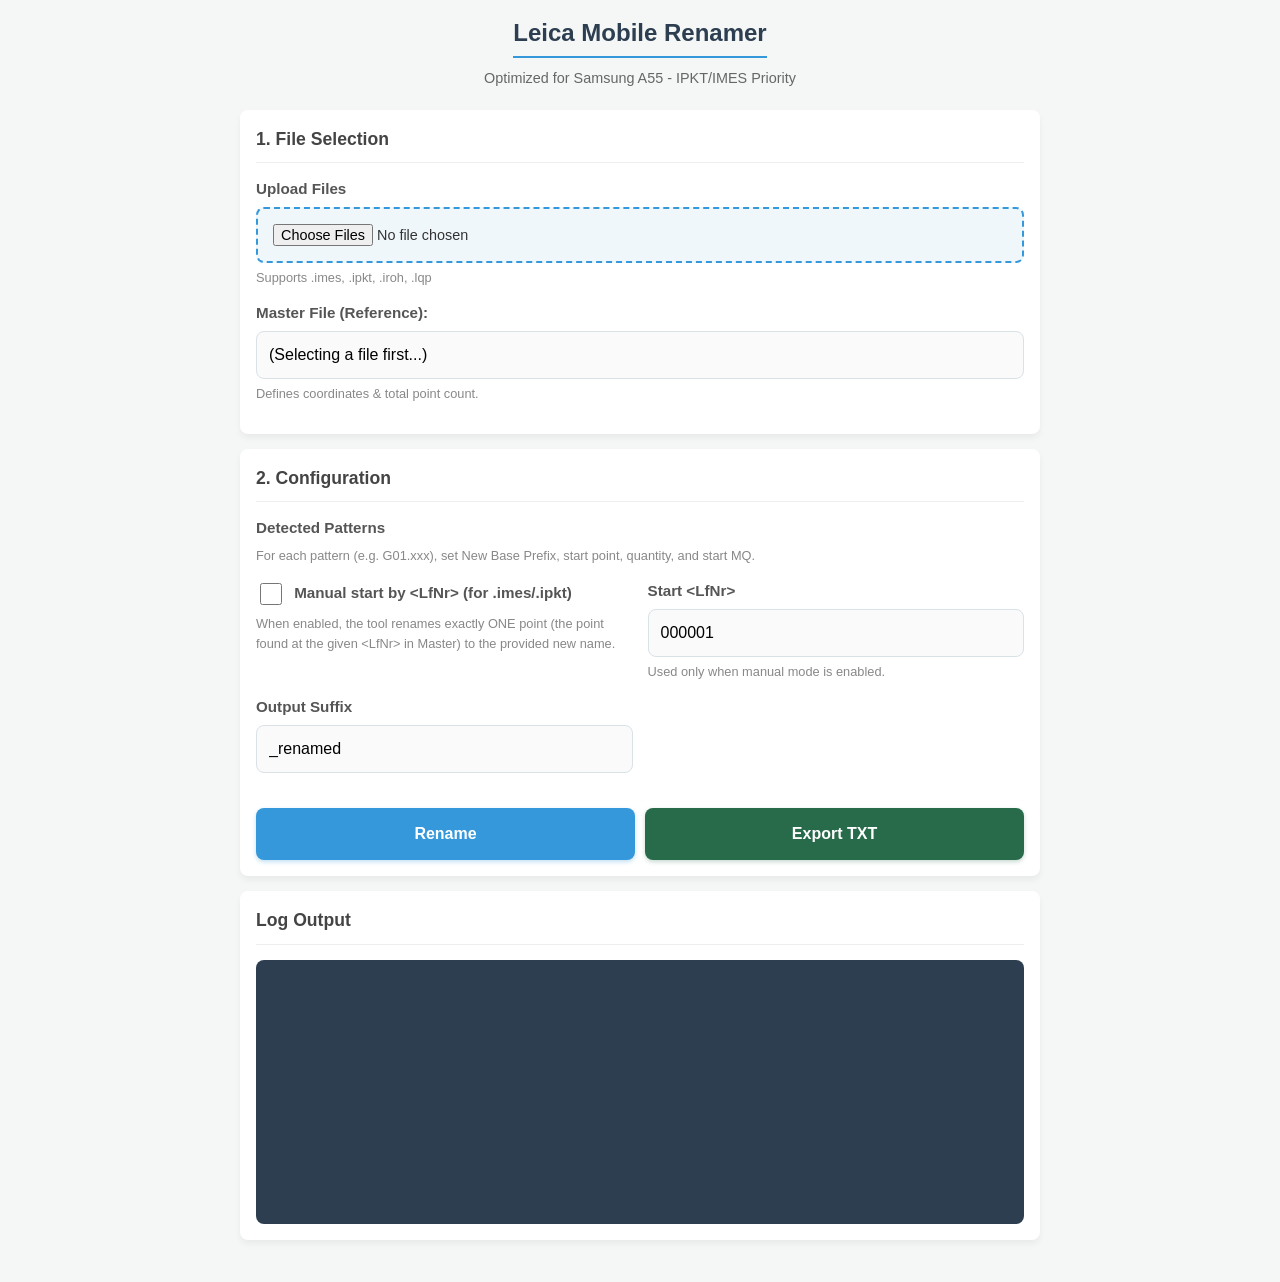
==== index.html @ 0fa3d4f7 "Document security posture and strengthen sync checks" ====
<!DOCTYPE html>
<html lang="en">
<head>
    <meta charset="UTF-8">
    <meta name="viewport" content="width=device-width, initial-scale=1.0, viewport-fit=cover">
    <meta http-equiv="Content-Security-Policy" content="default-src 'self'; script-src 'self'; style-src 'self'; img-src 'self' data: blob:; connect-src 'none'; object-src 'none'; base-uri 'none'; form-action 'none'">
    <title>Leica Mobile Renamer V3</title>
    <link rel="stylesheet" href="css/style.css">
</head>
<body>
    <div class="container">
        <header>
            <h1>Leica Mobile Renamer</h1>
            <p>Optimized for Samsung A55 - IPKT/IMES Priority</p>
        </header>

        <div class="card">
            <h3>1. File Selection</h3>
            <div class="form-group">
                <label for="fileInput">Upload Files</label>
                <input type="file" id="fileInput" multiple accept=".imes,.ipkt,.iroh,.lqp,.txt">
                <small class="hint">Supports .imes, .ipkt, .iroh, .lqp</small>
            </div>
            <div class="form-group">
                <label for="masterFileSelect">Master File (Reference):</label>
                <select id="masterFileSelect">
                    <option value="">(Selecting a file first...)</option>
                </select>
                <small class="hint">Defines coordinates &amp; total point count.</small>
            </div>
        </div>

        <div class="card">
            <h3>2. Configuration</h3>
            <div class="form-group">
                <label>Detected Patterns</label>
                <div id="patternsContainer"></div>
                <small class="hint">For each pattern (e.g. G01.xxx), set New Base Prefix, start point, quantity, and start MQ.</small>
            </div>

            <div class="grid-2">
                <div class="form-group">
                    <label>
                        <input type="checkbox" id="useLfNrStart">
                        Manual start by &lt;LfNr&gt; (for .imes/.ipkt)
                    </label>
                    <small class="hint">When enabled, the tool renames exactly ONE point (the point found at the given &lt;LfNr&gt; in Master) to the provided new name.</small>
                </div>
                <div class="form-group">
                    <label for="startLfNr">Start &lt;LfNr&gt;</label>
                    <input type="text" id="startLfNr" value="000001" placeholder="e.g. 22 or 000022" inputmode="numeric" autocomplete="off">
                    <small class="hint">Used only when manual mode is enabled.</small>
                </div>
            </div>

            <div id="manualOverrideFields" style="display:none;">
                <div class="grid-2">
                    <div class="form-group">
                        <label for="manualNewPointName">Manual: New Point Name</label>
                        <input type="text" id="manualNewPointName" value="" placeholder="e.g. 3560.MQ01.03" autocomplete="off" autocapitalize="characters" spellcheck="false">
                        <small class="hint">No spaces. The tool applies this rename across the current session files.</small>
                    </div>
                </div>
            </div>

            <div class="grid-2">
                <div class="form-group">
                    <label for="suffix">Output Suffix</label>
                    <input type="text" id="suffix" value="_renamed" placeholder="_renamed" autocomplete="off" spellcheck="false">
                </div>
            </div>

            <div class="action-row">
                <button id="processBtn">Rename</button>
                <button id="exportTxtBtn" type="button">Export TXT</button>
            </div>
        </div>

        <div class="card">
            <h3>Log Output</h3>
            <div id="log"></div>
        </div>
    </div>

    <!-- Scripts: Order is important -->
    <script src="js/utils.js"></script>
    <script src="js/parsers.js"></script>
    <script src="js/renamer.js"></script>
    <script src="js/main.js"></script>
</body>
</html>
---- css/style.css ----
:root {
    --primary-color: #3498db;
    --primary-dark: #2980b9;
    --background: #f4f7f6;
    --card-bg: #fff;
    --text-color: #333;
    --spacing-unit: 15px;
    --border-color: #d9e2e7;
    --focus-color: #145f93;
}

body {
    font-family: 'Segoe UI', -apple-system, BlinkMacSystemFont, Roboto, sans-serif;
    margin: 0;
    padding: max(var(--spacing-unit), env(safe-area-inset-top)) max(var(--spacing-unit), env(safe-area-inset-right)) max(var(--spacing-unit), env(safe-area-inset-bottom)) max(var(--spacing-unit), env(safe-area-inset-left));
    background-color: var(--background);
    color: var(--text-color);
    line-height: 1.5;
    min-height: 100dvh;
    -webkit-text-size-adjust: 100%;
    touch-action: manipulation;
}

.container {
    max-width: 800px;
    margin: 0 auto;
    padding-bottom: calc(12px + env(safe-area-inset-bottom));
}

/* Mobile Header */
header {
    text-align: center;
    margin-bottom: 20px;
}

h1 {
    font-size: 1.5rem;
    margin: 0 0 10px 0;
    color: #2c3e50;
    border-bottom: 2px solid var(--primary-color);
    display: inline-block;
    padding-bottom: 5px;
}

p {
    font-size: 0.9rem;
    color: #666;
    margin: 0;
}

/* Cards */
.card {
    background: var(--card-bg);
    padding: 16px;
    border-radius: 8px;
    box-shadow: 0 4px 6px rgba(0,0,0,0.05);
    margin-bottom: 15px;
}

h3 {
    margin-top: 0;
    margin-bottom: 15px;
    font-size: 1.1rem;
    color: #444;
    border-bottom: 1px solid #eee;
    padding-bottom: 10px;
}

/* Form Elements - Touch Friendly */
.form-group {
    margin-bottom: 15px;
}

label {
    display: block;
    margin-bottom: 6px;
    font-weight: 600;
    font-size: 0.95rem;
    color: #555;
    /* Prevent text selection when tapping quickly */
    user-select: none;
}

input[type="text"],
input[type="number"],
select {
    width: 100%;
    min-height: 48px;
    padding: 12px; /* Bigger touch target */
    font-size: 16px; /* Prevent automatic zoom on mobile browsers */
    border: 1px solid var(--border-color);
    border-radius: 8px;
    box-sizing: border-box;
    background-color: #fafafa;
    appearance: none;
    -webkit-appearance: none; /* Normalize iOS appearance */
}

input[type="text"]:focus,
input[type="number"]:focus,
select:focus {
    border-color: var(--focus-color);
    box-shadow: 0 0 0 3px rgba(20, 95, 147, 0.16);
    outline: none;
}

input[type="checkbox"] {
    width: 22px;
    height: 22px;
    margin-right: 8px;
    vertical-align: middle;
    accent-color: var(--primary-color);
}

input[type="file"] {
    padding: 15px;
    border: 2px dashed #3498db;
    border-radius: 8px;
    width: 100%;
    box-sizing: border-box;
    background: #f0f7fb;
    text-align: center;
    font-size: 0.9rem;
}

.hint {
    display: block;
    margin-top: 5px;
    font-size: 0.8rem;
    color: #888;
}

/* Grid Layout */
.grid-2 {
    display: grid;
    grid-template-columns: 1fr;
    gap: 15px;
}

/* Tablet/Desktop Override */
@media (min-width: 600px) {
    .grid-2 {
        grid-template-columns: 1fr 1fr;
    }
}

/* Buttons */
button {
    background-color: var(--primary-color);
    color: white;
    border: none;
    min-height: 52px;
    padding: 14px 16px; /* Fat finger friendly */
    border-radius: 8px;
    font-size: 1rem;
    font-weight: 600;
    width: 100%;
    cursor: pointer;
    box-shadow: 0 2px 4px rgba(52, 152, 219, 0.3);
    transition: transform 0.1s, background-color 0.2s;
    touch-action: manipulation;
}

.action-row {
    display: grid;
    grid-template-columns: 1fr 1fr;
    gap: 10px;
    position: sticky;
    bottom: calc(8px + env(safe-area-inset-bottom));
    z-index: 2;
    margin-top: 10px;
    padding: 10px 0 0;
    background: linear-gradient(to bottom, rgba(255,255,255,0.88), var(--card-bg) 35%);
}

.action-row button {
    margin-top: 0;
}

button:active {
    transform: scale(0.98);
    background-color: var(--primary-dark);
}

button:focus-visible {
    outline: 3px solid rgba(20, 95, 147, 0.35);
    outline-offset: 2px;
}

button:disabled {
    cursor: not-allowed;
    opacity: 0.6;
    transform: none;
}

#exportTxtBtn {
    background-color: #276b4b;
    box-shadow: 0 2px 4px rgba(39, 107, 75, 0.25);
}

#exportTxtBtn:active {
    background-color: #1e563c;
}

/* Log Console */
#log {
    background: #2c3e50;
    color: #ecf0f1;
    padding: 12px;
    border-radius: 8px;
    font-family: 'Consolas', monospace;
    font-size: 0.82rem;
    height: clamp(170px, 28dvh, 240px);
    overflow-y: auto;
    white-space: pre-wrap;
    overflow-wrap: anywhere;
    -webkit-overflow-scrolling: touch;
    /* Custom scrollbar for webkit */
    scrollbar-width: thin;
    scrollbar-color: #555 #2c3e50;
}

.success { color: #2ecc71; font-weight: bold; }
.warning { color: #f1c40f; }
.error { color: #e74c3c; font-weight: bold; }

@media (max-width: 420px) {
    body {
        padding: 10px;
    }

    header {
        margin-bottom: 12px;
    }

    h1 {
        font-size: 1.35rem;
    }

    .card {
        padding: 14px;
    }

    .hint {
        font-size: 0.78rem;
    }
}
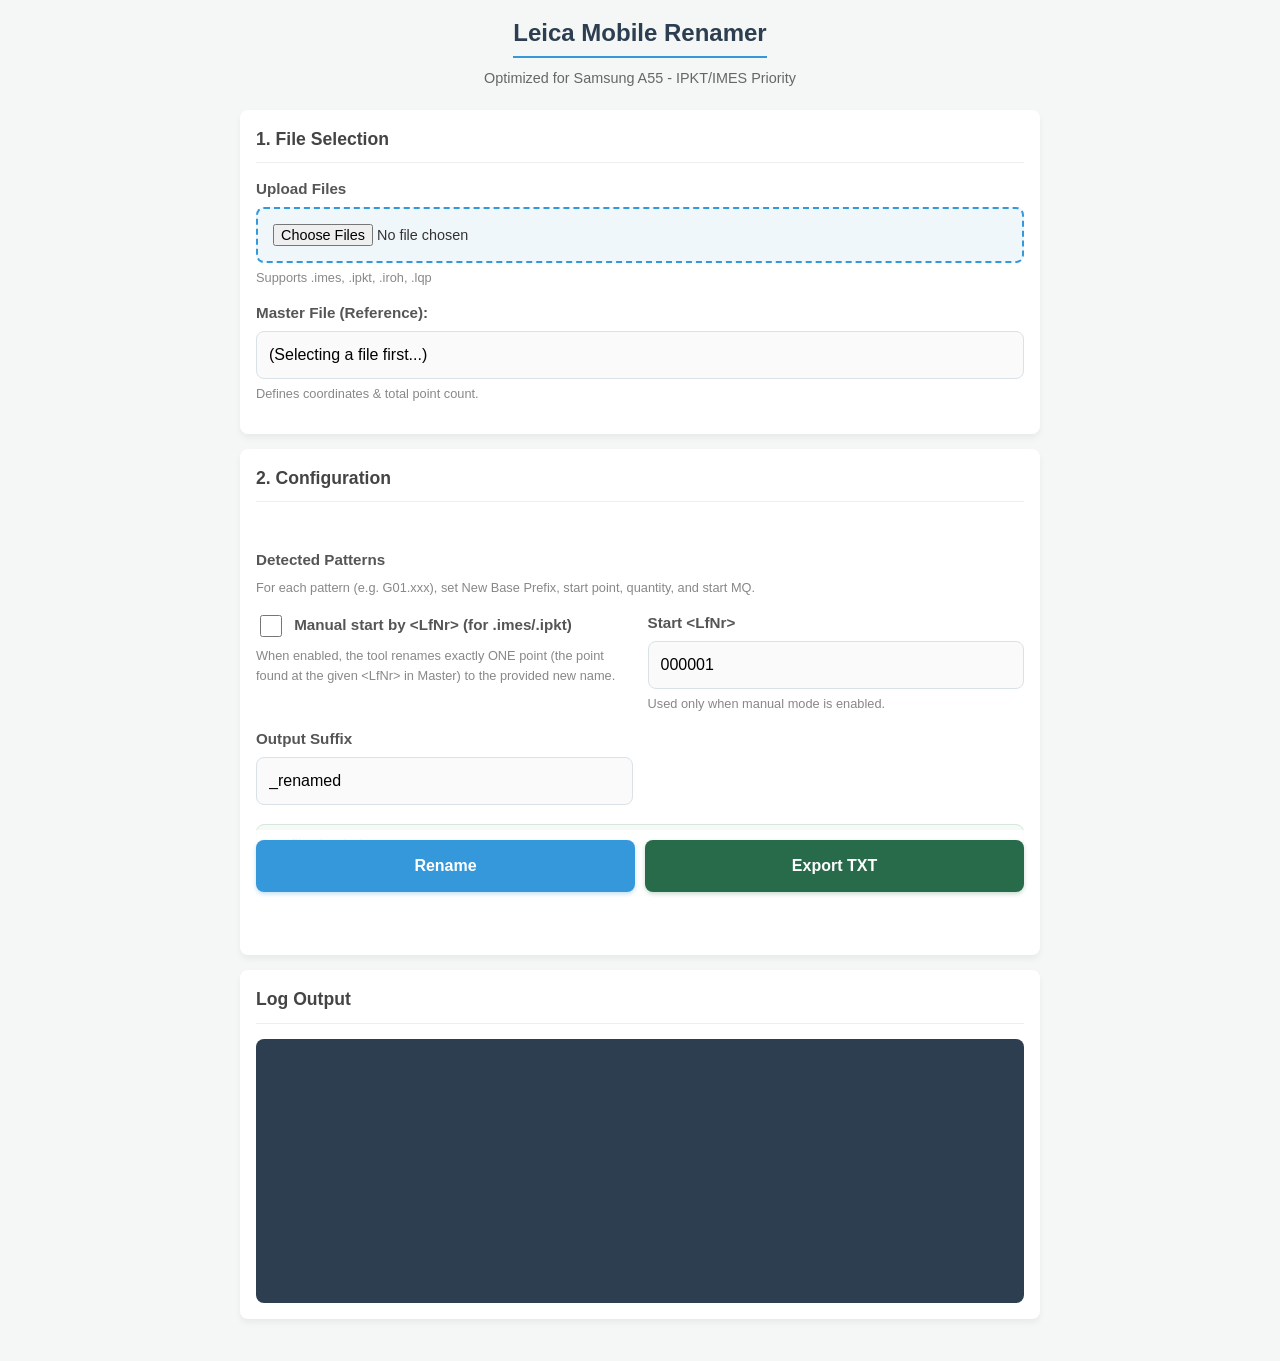
==== commit 0422847d: "Close remaining audit hardening tasks" ====
--- a/index.html
+++ b/index.html
@@ -32,6 +32,7 @@
 
         <div class="card">
             <h3>2. Configuration</h3>
+            <div id="busyStatus" class="status-line" aria-live="polite"></div>
             <div class="form-group">
                 <label>Detected Patterns</label>
                 <div id="patternsContainer"></div>
@@ -70,6 +71,8 @@
                 </div>
             </div>
 
+            <div id="exportSummary" class="summary-box" aria-live="polite">No files loaded yet.</div>
+
             <div class="action-row">
                 <button id="processBtn">Rename</button>
                 <button id="exportTxtBtn" type="button">Export TXT</button>
--- a/css/style.css
+++ b/css/style.css
@@ -130,6 +130,24 @@
     color: #888;
 }
 
+.status-line {
+    min-height: 20px;
+    margin-bottom: 12px;
+    font-size: 0.86rem;
+    font-weight: 600;
+    color: #276b4b;
+}
+
+.summary-box {
+    margin-top: 4px;
+    padding: 10px 12px;
+    border: 1px solid #d8e6dc;
+    border-radius: 8px;
+    background: #f4faf6;
+    color: #2f5d46;
+    font-size: 0.88rem;
+}
+
 /* Grid Layout */
 .grid-2 {
     display: grid;
@@ -244,4 +262,8 @@
     .hint {
         font-size: 0.78rem;
     }
-}
+
+    .summary-box {
+        font-size: 0.82rem;
+    }
+}
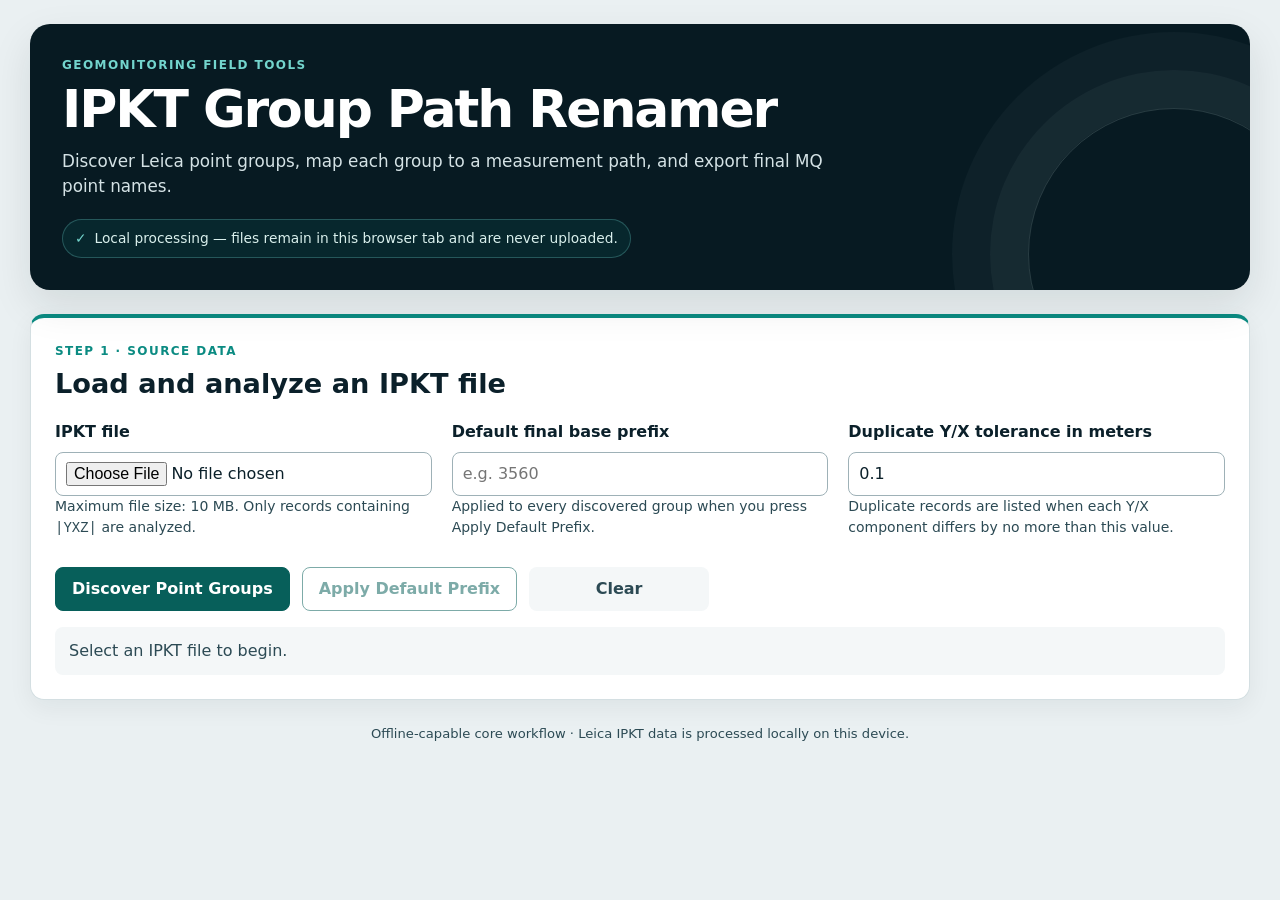
==== commit a151be58: "Remove obsolete renamer files and flatten active app" ====
--- a/index.html
+++ b/index.html
@@ -4,91 +4,142 @@
     <meta charset="UTF-8">
     <meta name="viewport" content="width=device-width, initial-scale=1.0, viewport-fit=cover">
     <meta http-equiv="Content-Security-Policy" content="default-src 'self'; script-src 'self'; style-src 'self'; img-src 'self' data: blob:; connect-src 'none'; object-src 'none'; base-uri 'none'; form-action 'none'">
-    <title>Leica Mobile Renamer V3</title>
-    <link rel="stylesheet" href="css/style.css">
+    <title>IPKT Group Path Renamer</title>
+    <link rel="stylesheet" href="style.css">
+
 </head>
 <body>
-    <div class="container">
-        <header>
-            <h1>Leica Mobile Renamer</h1>
-            <p>Optimized for Samsung A55 - IPKT/IMES Priority</p>
-        </header>
+<main>
+    <header class="product-header">
+        <p class="eyebrow">GeoMonitoring field tools</p>
+        <h1>IPKT Group Path Renamer</h1>
+        <p class="lead">
+            Discover Leica point groups, map each group to a measurement path, and export final MQ point names.
+        </p>
+        <p class="trust-indicator"><span aria-hidden="true">✓</span> Local processing — files remain in this browser tab and are never uploaded.</p>
+    </header>
 
-        <div class="card">
-            <h3>1. File Selection</h3>
-            <div class="form-group">
-                <label for="fileInput">Upload Files</label>
-                <input type="file" id="fileInput" multiple accept=".imes,.ipkt,.iroh,.lqp,.txt">
-                <small class="hint">Supports .imes, .ipkt, .iroh, .lqp</small>
+    <section class="card source-card">
+        <div class="section-heading">
+            <p class="step-label">Step 1 · Source data</p>
+            <h2>Load and analyze an IPKT file</h2>
+        </div>
+        <div class="grid">
+            <div>
+                <label for="ipktFile">IPKT file</label>
+                <input id="ipktFile" type="file" accept=".ipkt">
+                <p class="help">Maximum file size: 10 MB. Only records containing <code>|YXZ|</code> are analyzed.</p>
             </div>
-            <div class="form-group">
-                <label for="masterFileSelect">Master File (Reference):</label>
-                <select id="masterFileSelect">
-                    <option value="">(Selecting a file first...)</option>
-                </select>
-                <small class="hint">Defines coordinates &amp; total point count.</small>
+            <div>
+                <label for="defaultBasePrefix">Default final base prefix</label>
+                <input id="defaultBasePrefix" type="text" placeholder="e.g. 3560" autocomplete="off" spellcheck="false">
+                <p class="help">Applied to every discovered group when you press Apply Default Prefix.</p>
+            </div>
+            <div>
+                <label for="coordinateTolerance">Duplicate Y/X tolerance in meters</label>
+                <input id="coordinateTolerance" type="number" min="0" max="1" step="0.001" value="0.1">
+                <p class="help">Duplicate records are listed when each Y/X component differs by no more than this value.</p>
             </div>
         </div>
+        <div class="actions">
+            <button id="analyzeButton" type="button">Discover Point Groups</button>
+            <button id="applyPrefixButton" class="secondary" type="button" disabled>Apply Default Prefix</button>
+            <button id="clearButton" class="quiet" type="button">Clear</button>
+        </div>
+        <p id="status" class="status" role="status" aria-live="polite">Select an IPKT file to begin.</p>
+    </section>
 
-        <div class="card">
-            <h3>2. Configuration</h3>
-            <div id="busyStatus" class="status-line" aria-live="polite"></div>
-            <div class="form-group">
-                <label>Detected Patterns</label>
-                <div id="patternsContainer"></div>
-                <small class="hint">For each pattern (e.g. G01.xxx), set New Base Prefix, start point, quantity, and start MQ.</small>
+    <section id="summaryCard" class="card result-card hidden">
+        <div class="section-heading">
+            <p class="step-label">Step 2 · Processing</p>
+            <h2>Configure discovered groups</h2>
+        </div>
+        <div class="summary">
+            <div><strong id="summaryFile">-</strong><span>File</span></div>
+            <div><strong id="summaryRecords">0</strong><span>Numeric point records</span></div>
+            <div><strong id="summaryGroups">0</strong><span>Discovered groups</span></div>
+            <div><strong id="summarySkipped">0</strong><span>Skipped YXZ records</span></div>
+        </div>
+        <p class="help">
+            MQ numbering preserves original source-index gaps and can also detect missing sections from Y/X distance.
+            With the default 3.0 m step, a distance near 6.0 m advances two MQ positions.
+            Optional bridge detection recognizes each separate bounded bridge span, including rare files containing two or more bridges.
+            Groups explicitly ending in <code>.EX</code> use automatic coordinate-anchored EX numbering: the first EX point starts at the nearest configured prism or rail MQ, normally four EX points share an MQ, and two points share each MQ immediately before and after a detected bridge.
+            P uses suffixes 1/2, G uses 3/4, Q uses 3/4/1/2, and QL uses 1/3/4/2.
+            Direct final-MQ output also applies the existing -0.04 m Quadro prism-height correction.
+        </p>
+        <div class="type-legend" aria-label="Measurement type legend">
+            <span><strong>G</strong> = Rail path</span>
+            <span><strong>P</strong> = Prism path</span>
+            <span><strong>Q</strong> = Quadro</span>
+            <span><strong>QL</strong> = Quadro line</span>
+        </div>
+        <p class="swipe-hint">Swipe horizontally to review every configuration column on a phone.</p>
+        <div class="table-wrap">
+            <table>
+                <thead>
+                <tr>
+                    <th>Use</th>
+                    <th>Source group</th>
+                    <th>Found</th>
+                    <th>Type</th>
+                    <th>Path</th>
+                    <th>Final base prefix</th>
+                    <th>Start MQ</th>
+                    <th>Coordinate gap check</th>
+                    <th>Normal step (m)</th>
+                    <th>Bridge detection</th>
+                    <th>Bridge min (m)</th>
+                    <th>Bridge approach max (m)</th>
+                    <th>Preview</th>
+                </tr>
+                </thead>
+                <tbody id="groupsBody"></tbody>
+            </table>
+        </div>
+        <section class="schematic" aria-labelledby="schematicHeading">
+            <h3 id="schematicHeading">MQ Line Schematic</h3>
+            <p class="help">A live view of proposed MQ names, measured sections, inferred missing sections, and recognized or reserved bridge spans.</p>
+            <div class="schematic-legend">
+                <span class="legend-item"><span class="legend-dot"></span>Measured MQ or EX position</span>
+                <span class="legend-item"><span class="legend-dot missing"></span>Missing MQ or EX position</span>
+                <span class="legend-item"><span class="legend-dot bridge"></span>Bridge section or reserved MQ</span>
             </div>
+            <div id="mqSchematic"></div>
+        </section>
+        <div class="actions">
+            <button id="renameButton" type="button">Build Renamed IPKT</button>
+        </div>
+        <ul id="warnings" class="warning-list"></ul>
+    </section>
 
-            <div class="grid-2">
-                <div class="form-group">
-                    <label>
-                        <input type="checkbox" id="useLfNrStart">
-                        Manual start by &lt;LfNr&gt; (for .imes/.ipkt)
-                    </label>
-                    <small class="hint">When enabled, the tool renames exactly ONE point (the point found at the given &lt;LfNr&gt; in Master) to the provided new name.</small>
-                </div>
-                <div class="form-group">
-                    <label for="startLfNr">Start &lt;LfNr&gt;</label>
-                    <input type="text" id="startLfNr" value="000001" placeholder="e.g. 22 or 000022" inputmode="numeric" autocomplete="off">
-                    <small class="hint">Used only when manual mode is enabled.</small>
-                </div>
-            </div>
+    <section id="duplicatesCard" class="card result-card hidden">
+        <div class="section-heading">
+            <p class="step-label">Step 3 · Quality check</p>
+            <h2>Review duplicate coordinates</h2>
+        </div>
+        <p id="duplicatesSummary" class="status"></p>
+        <div id="duplicateResults"></div>
+        <div class="actions">
+            <button id="downloadDuplicatesButton" class="secondary" type="button" disabled>Download Duplicate TXT Report</button>
+        </div>
+    </section>
 
-            <div id="manualOverrideFields" style="display:none;">
-                <div class="grid-2">
-                    <div class="form-group">
-                        <label for="manualNewPointName">Manual: New Point Name</label>
-                        <input type="text" id="manualNewPointName" value="" placeholder="e.g. 3560.MQ01.03" autocomplete="off" autocapitalize="characters" spellcheck="false">
-                        <small class="hint">No spaces. The tool applies this rename across the current session files.</small>
-                    </div>
-                </div>
-            </div>
+    <section id="exportCard" class="card result-card hidden">
+        <div class="section-heading">
+            <p class="step-label">Step 4 · Results</p>
+            <h2>Export processed files</h2>
+        </div>
+        <p id="exportSummary" class="status success"></p>
+        <div class="actions">
+            <button id="downloadNormalizedButton" class="secondary" type="button">Download Normalized IPKT</button>
+            <button id="downloadIpktButton" type="button">Download Renamed IPKT</button>
+            <button id="downloadReportButton" class="secondary" type="button">Download TXT Report</button>
+        </div>
+    </section>
+    <footer>Offline-capable core workflow · Leica IPKT data is processed locally on this device.</footer>
+</main>
 
-            <div class="grid-2">
-                <div class="form-group">
-                    <label for="suffix">Output Suffix</label>
-                    <input type="text" id="suffix" value="_renamed" placeholder="_renamed" autocomplete="off" spellcheck="false">
-                </div>
-            </div>
-
-            <div id="exportSummary" class="summary-box" aria-live="polite">No files loaded yet.</div>
-
-            <div class="action-row">
-                <button id="processBtn">Rename</button>
-                <button id="exportTxtBtn" type="button">Export TXT</button>
-            </div>
-        </div>
-
-        <div class="card">
-            <h3>Log Output</h3>
-            <div id="log"></div>
-        </div>
-    </div>
-
-    <!-- Scripts: Order is important -->
-    <script src="js/utils.js"></script>
-    <script src="js/parsers.js"></script>
-    <script src="js/renamer.js"></script>
-    <script src="js/main.js"></script>
+<script src="app.js"></script>
 </body>
 </html>
--- a/style.css
+++ b/style.css
@@ -0,0 +1,251 @@
+:root {
+    color-scheme: light;
+    --ink-950: #071a22;
+    --ink-900: #0b202a;
+    --ink-700: #2c4a54;
+    --ink-200: #d4dfe2;
+    --ink-050: #f4f7f8;
+    --canvas: #eaf0f2;
+    --surface: #ffffff;
+    --primary-700: #075f5a;
+    --primary-500: #0b8b82;
+    --primary-100: #d9efec;
+    --signal: #f2b84b;
+    --success-700: #176b3a;
+    --success-100: #eaf7f0;
+    --warning-700: #815006;
+    --warning-100: #fff5dc;
+    --error-700: #8f1d1d;
+    --error-100: #fff0f0;
+    --shadow: 0 16px 40px rgba(7, 26, 34, 0.1);
+    --font-ui: Inter, ui-sans-serif, system-ui, -apple-system, BlinkMacSystemFont, "Segoe UI", sans-serif;
+    --font-mono: "SFMono-Regular", Consolas, "Liberation Mono", monospace;
+}
+
+* { box-sizing: border-box; }
+html { background: var(--canvas); }
+body {
+    min-width: 320px;
+    margin: 0;
+    overflow-x: hidden;
+    background: var(--canvas);
+    color: var(--ink-900);
+    font: 16px/1.5 var(--font-ui);
+}
+main {
+    width: min(1220px, calc(100% - 32px));
+    margin: 24px auto 48px;
+}
+h1, h2, h3, p { margin-top: 0; }
+h1 {
+    max-width: 780px;
+    margin-bottom: 12px;
+    font-size: clamp(2rem, 5vw, 3.25rem);
+    line-height: 1.05;
+    letter-spacing: -0.04em;
+}
+h2 { margin-bottom: 0; font-size: clamp(1.35rem, 3vw, 1.7rem); line-height: 1.2; }
+h3 { margin-bottom: 8px; }
+code, .source, .preview { font-family: var(--font-mono); }
+
+.product-header {
+    position: relative;
+    overflow: hidden;
+    padding: 32px;
+    border-radius: 20px;
+    background: var(--ink-950);
+    box-shadow: var(--shadow);
+    color: var(--surface);
+}
+.product-header::after {
+    position: absolute;
+    right: -70px;
+    bottom: -110px;
+    width: 290px;
+    height: 290px;
+    border: 1px solid rgba(217, 239, 236, 0.16);
+    border-radius: 50%;
+    box-shadow: 0 0 0 38px rgba(217, 239, 236, 0.04), 0 0 0 76px rgba(217, 239, 236, 0.03);
+    content: "";
+    pointer-events: none;
+}
+.eyebrow, .step-label {
+    margin-bottom: 8px;
+    color: var(--primary-500);
+    font-size: 0.75rem;
+    font-weight: 800;
+    letter-spacing: 0.12em;
+    text-transform: uppercase;
+}
+.product-header .eyebrow { color: #73d5cd; }
+.lead {
+    position: relative;
+    z-index: 1;
+    max-width: 780px;
+    margin-bottom: 20px;
+    color: #d4e2e5;
+    font-size: 1.05rem;
+}
+.trust-indicator {
+    display: inline-flex;
+    position: relative;
+    z-index: 1;
+    align-items: center;
+    gap: 8px;
+    margin: 0;
+    padding: 8px 12px;
+    border: 1px solid rgba(115, 213, 205, 0.28);
+    border-radius: 999px;
+    background: rgba(11, 139, 130, 0.12);
+    color: #d9efec;
+    font-size: 0.86rem;
+}
+.trust-indicator span { color: #73d5cd; font-weight: 900; }
+
+.card {
+    margin-top: 24px;
+    padding: 24px;
+    border: 1px solid var(--ink-200);
+    border-radius: 14px;
+    background: var(--surface);
+    box-shadow: 0 8px 24px rgba(7, 26, 34, 0.06);
+}
+.source-card { border-top: 4px solid var(--primary-500); }
+.result-card { border-top: 4px solid var(--ink-700); }
+.section-heading { margin-bottom: 20px; }
+.hidden { display: none; }
+.grid { display: grid; grid-template-columns: repeat(3, minmax(0, 1fr)); gap: 20px; }
+label { display: block; margin-bottom: 8px; font-weight: 750; }
+input, select, button {
+    width: 100%;
+    min-height: 44px;
+    border: 1px solid #9eb1b7;
+    border-radius: 8px;
+    background: var(--surface);
+    color: var(--ink-900);
+    font: inherit;
+}
+input, select { padding: 9px 10px; }
+input:hover, select:hover { border-color: var(--ink-700); }
+input[type="checkbox"] { width: 22px; min-height: 22px; accent-color: var(--primary-700); }
+button {
+    border-color: var(--primary-700);
+    background: var(--primary-700);
+    color: var(--surface);
+    cursor: pointer;
+    font-weight: 800;
+}
+button:hover:not(:disabled) { border-color: var(--ink-950); background: var(--ink-950); }
+button.secondary { background: var(--surface); color: var(--primary-700); }
+button.secondary:hover:not(:disabled) { color: var(--surface); }
+button.quiet { border-color: transparent; background: var(--ink-050); color: var(--ink-700); }
+button.quiet:hover:not(:disabled) { border-color: var(--ink-200); background: var(--ink-200); color: var(--ink-900); }
+button:disabled { cursor: not-allowed; opacity: 0.52; }
+button:focus-visible, input:focus-visible, select:focus-visible {
+    outline: 3px solid rgba(11, 139, 130, 0.32);
+    outline-offset: 2px;
+    border-color: var(--primary-500);
+}
+.actions { display: flex; flex-wrap: wrap; gap: 12px; margin-top: 16px; }
+.actions button { width: auto; min-width: 180px; padding: 9px 16px; }
+.help, .status { color: var(--ink-700); line-height: 1.5; }
+.help { margin-bottom: 12px; font-size: 0.875rem; }
+.status {
+    margin: 16px 0 0;
+    padding: 12px 14px;
+    border-radius: 8px;
+    background: var(--ink-050);
+}
+.status.error { background: var(--error-100); color: var(--error-700); font-weight: 700; }
+.status.success { background: var(--success-100); color: var(--success-700); font-weight: 700; }
+.summary { display: grid; grid-template-columns: repeat(4, minmax(0, 1fr)); gap: 12px; }
+.summary div { padding: 16px; border: 1px solid var(--ink-200); border-radius: 10px; background: var(--ink-050); }
+.summary strong, .summary span { display: block; }
+.summary strong { overflow-wrap: anywhere; font: 700 1rem/1.3 var(--font-mono); }
+.summary span { margin-top: 6px; color: var(--ink-700); font-size: 0.82rem; }
+.swipe-hint { display: none; margin: 8px 0; color: var(--ink-700); font-size: 0.78rem; }
+.table-wrap, .mq-line-wrap { overflow-x: auto; -webkit-overflow-scrolling: touch; }
+.table-wrap { border: 1px solid var(--ink-200); border-radius: 10px; }
+table { width: max-content; min-width: 100%; border-collapse: collapse; }
+th, td { padding: 8px 6px; border-bottom: 1px solid var(--ink-200); text-align: left; vertical-align: middle; }
+th {
+    max-width: 100px;
+    background: var(--ink-050);
+    color: var(--ink-700);
+    font-size: 0.75rem;
+    letter-spacing: 0.04em;
+    line-height: 1.2;
+    text-transform: uppercase;
+    white-space: normal;
+}
+tbody tr:last-child td { border-bottom: 0; }
+td input, td select { min-height: 36px; padding: 5px 6px; }
+td select[data-role="type"] { width: 62px; }
+td input[data-role="pathNumber"],
+td input[data-role="startMq"] { width: 62px; }
+td input[data-role="normalStep"],
+td input[data-role="bridgeMinDistance"],
+td input[data-role="bridgeApproachMax"] { width: 78px; }
+td input[type="checkbox"] { display: block; width: 22px; min-height: 22px; margin: auto; }
+td:has(input[type="checkbox"]) { width: 42px; text-align: center; }
+td .base-prefix { width: 110px; }
+.source { display: inline-block; min-width: 110px; }
+.preview { display: inline-block; min-width: 170px; color: var(--primary-700); font-size: 0.8rem; }
+.automatic-ex { color: var(--warning-700); font-weight: 800; }
+.type-legend {
+    display: flex;
+    flex-wrap: wrap;
+    gap: 8px 18px;
+    margin: 12px 0;
+    padding: 12px 14px;
+    border: 1px solid var(--ink-200);
+    border-radius: 10px;
+    background: var(--ink-050);
+    color: var(--ink-700);
+}
+.type-legend strong { color: var(--ink-900); }
+.schematic { margin-top: 20px; padding-top: 20px; border-top: 1px solid var(--ink-200); }
+.schematic-legend { display: flex; flex-wrap: wrap; gap: 12px; margin: 8px 0 12px; color: var(--ink-700); font-size: 0.82rem; }
+.legend-item { display: inline-flex; align-items: center; gap: 5px; }
+.legend-dot { width: 11px; height: 11px; border: 2px solid var(--primary-700); border-radius: 50%; background: var(--primary-700); }
+.legend-dot.missing { border-color: var(--error-700); background: var(--surface); }
+.legend-dot.bridge { border-color: var(--warning-700); background: var(--signal); }
+.schematic-group { margin-top: 12px; padding: 12px; border: 1px solid var(--ink-200); border-radius: 10px; background: var(--ink-050); }
+.schematic-title { display: flex; flex-wrap: wrap; justify-content: space-between; gap: 6px; margin-bottom: 8px; font-size: 0.86rem; font-weight: 700; }
+.mq-line-wrap { padding: 8px 6px 4px; }
+.mq-line { display: flex; width: max-content; min-width: 100%; }
+.mq-node { position: relative; flex: 0 0 58px; padding-top: 17px; color: var(--ink-700); text-align: center; font: 0.7rem/1.3 var(--font-mono); }
+.mq-node::before { position: absolute; top: 5px; right: 0; left: 0; height: 3px; background: #9eb0bc; content: ""; }
+.mq-node:first-child::before { left: 50%; }
+.mq-node:last-child::before { right: 50%; }
+.mq-node::after { position: absolute; top: 0; left: calc(50% - 6px); width: 9px; height: 9px; border: 2px solid var(--primary-700); border-radius: 50%; background: var(--primary-700); content: ""; }
+.mq-node.missing::before { background: repeating-linear-gradient(90deg, #c86b6b 0 5px, transparent 5px 9px); }
+.mq-node.missing::after { border-color: var(--error-700); background: var(--surface); }
+.mq-node.bridge::before { background: var(--signal); }
+.mq-node.bridge::after { border-color: var(--warning-700); background: var(--signal); }
+.mq-node-label { white-space: nowrap; }
+.warning-list { margin: 12px 0 0; padding: 12px 12px 12px 32px; border-radius: 8px; background: var(--error-100); color: var(--error-700); }
+.warning-list:empty { display: none; }
+.duplicate-group { margin-top: 12px; overflow: hidden; border: 1px solid #efb1b1; border-radius: 10px; background: var(--error-100); }
+.duplicate-header { display: flex; flex-wrap: wrap; justify-content: space-between; gap: 8px; padding: 10px 12px; border-bottom: 1px solid #efc4c4; color: var(--error-700); font-weight: 800; }
+.empty-state { padding: 20px; border: 1px dashed var(--ink-200); border-radius: 10px; color: var(--ink-700); text-align: center; }
+.empty-state.success { border-color: #91cbae; background: var(--success-100); color: var(--success-700); font-weight: 700; }
+footer { padding: 24px 8px 0; color: var(--ink-700); font-size: 0.82rem; text-align: center; }
+
+@media (max-width: 1040px) {
+    .grid { grid-template-columns: repeat(2, minmax(0, 1fr)); }
+}
+
+@media (max-width: 760px) {
+    main { width: min(100% - 24px, 1220px); margin-top: 12px; }
+    .product-header { padding: 24px 20px; border-radius: 14px; }
+    .trust-indicator { align-items: flex-start; border-radius: 10px; }
+    .grid, .summary { grid-template-columns: 1fr; }
+    .actions button { width: 100%; }
+    .card { padding: 16px; }
+    .swipe-hint { display: block; }
+}
+
+@media (prefers-reduced-motion: reduce) {
+    *, *::before, *::after { scroll-behavior: auto !important; transition: none !important; }
+}
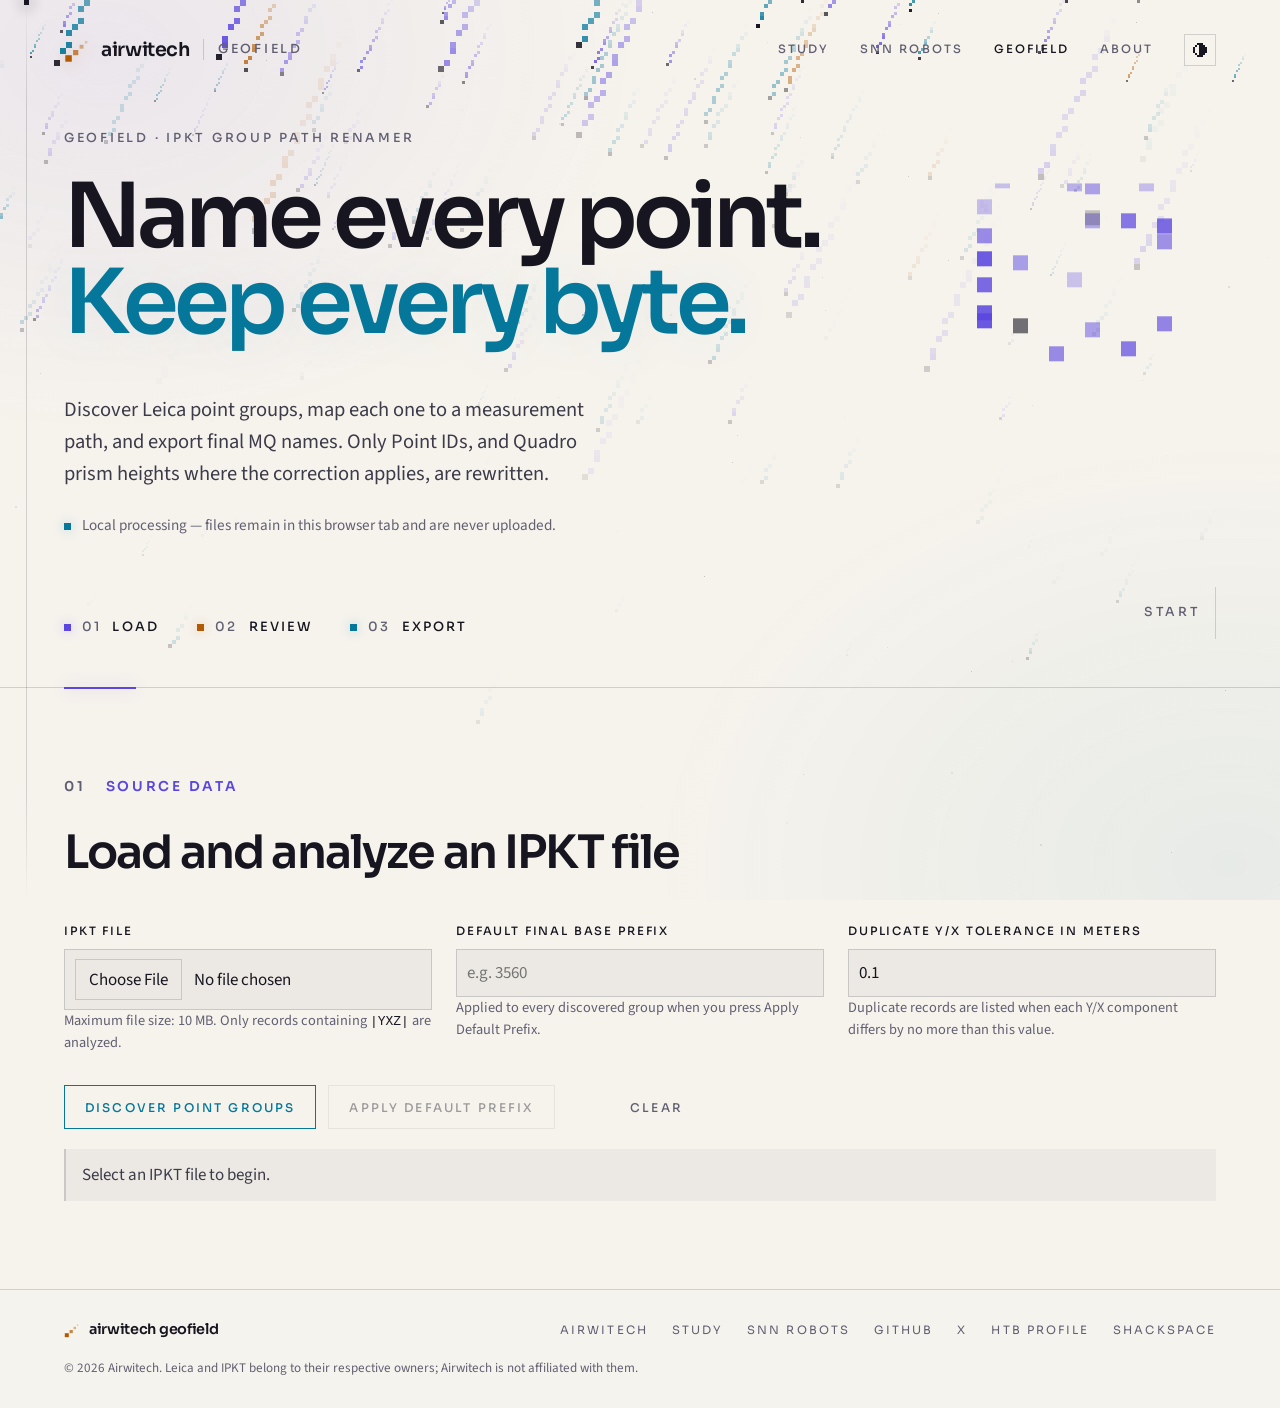
==== commit 239e0aa6: "Adopt the Airwitech design as a GeoField page - Use the shared Airwitech header, footer, themes, fon" ====
--- a/index.html
+++ b/index.html
@@ -4,142 +4,198 @@
     <meta charset="UTF-8">
     <meta name="viewport" content="width=device-width, initial-scale=1.0, viewport-fit=cover">
     <meta http-equiv="Content-Security-Policy" content="default-src 'self'; script-src 'self'; style-src 'self'; img-src 'self' data: blob:; connect-src 'none'; object-src 'none'; base-uri 'none'; form-action 'none'">
-    <title>IPKT Group Path Renamer</title>
+    <meta name="theme-color" content="#06070c">
+    <meta name="description" content="Airwitech GeoField IPKT Group Path Renamer: discover Leica point groups, map them to measurement paths, and export final MQ point names locally in the browser.">
+    <title>Airwitech GeoField — IPKT Group Path Renamer</title>
+    <link rel="icon" href="shared/assets/favicon.svg" type="image/svg+xml">
+    <link rel="stylesheet" href="shared/site.css">
     <link rel="stylesheet" href="style.css">
-
 </head>
-<body>
+<body data-tone="2">
+<canvas class="meteors" id="meteors" aria-hidden="true"></canvas>
+<div class="rail" aria-hidden="true"><span class="rail-pixel"></span></div>
+
+<header class="site-header">
+    <a class="logo" href="https://airwitech.com/" aria-label="Airwitech home">
+        <svg class="logo-mark" viewBox="0 0 20 20" width="26" height="26" aria-hidden="true" focusable="false"><rect x="1" y="14" width="5" height="5" fill="currentColor"/><rect x="7" y="10" width="4" height="4" fill="currentColor" opacity=".7"/><rect x="12" y="6" width="3" height="3" fill="currentColor" opacity=".45"/><rect x="16" y="3" width="2" height="2" fill="currentColor" opacity=".25"/></svg>
+        <span class="logo-word">airwitech</span>
+        <span class="logo-tag">geofield</span>
+    </a>
+    <nav class="nav" aria-label="Airwitech sites">
+        <a href="https://study.airwitech.com/">Study</a>
+        <a href="https://snn-robots.airwitech.com/">SNN Robots</a>
+        <a href="https://geofield.airwitech.com/" aria-current="page">GeoField</a>
+        <a href="https://airwitech.com/#about">About</a>
+        <button class="theme-toggle" id="theme-toggle" type="button" aria-label="Switch between light and dark theme"><svg viewBox="0 0 7 7" width="14" height="14" aria-hidden="true" focusable="false"><path fill="currentColor" d="M2 0h3v1H2zM1 1h1v1H1zM5 1h1v1H5zM0 2h1v3H0zM6 2h1v3H6zM1 5h1v1H1zM5 5h1v1H5zM2 6h3v1H2zM3 1h2v1H3zM3 2h3v3H3zM3 5h2v1H3z"/></svg></button>
+    </nav>
+</header>
+
 <main>
-    <header class="product-header">
-        <p class="eyebrow">GeoMonitoring field tools</p>
-        <h1>IPKT Group Path Renamer</h1>
-        <p class="lead">
-            Discover Leica point groups, map each group to a measurement path, and export final MQ point names.
-        </p>
-        <p class="trust-indicator"><span aria-hidden="true">✓</span> Local processing — files remain in this browser tab and are never uploaded.</p>
-    </header>
-
-    <section class="card source-card">
-        <div class="section-heading">
-            <p class="step-label">Step 1 · Source data</p>
-            <h2>Load and analyze an IPKT file</h2>
-        </div>
-        <div class="grid">
-            <div>
-                <label for="ipktFile">IPKT file</label>
-                <input id="ipktFile" type="file" accept=".ipkt">
-                <p class="help">Maximum file size: 10 MB. Only records containing <code>|YXZ|</code> are analyzed.</p>
-            </div>
-            <div>
-                <label for="defaultBasePrefix">Default final base prefix</label>
-                <input id="defaultBasePrefix" type="text" placeholder="e.g. 3560" autocomplete="off" spellcheck="false">
-                <p class="help">Applied to every discovered group when you press Apply Default Prefix.</p>
-            </div>
-            <div>
-                <label for="coordinateTolerance">Duplicate Y/X tolerance in meters</label>
-                <input id="coordinateTolerance" type="number" min="0" max="1" step="0.001" value="0.1">
-                <p class="help">Duplicate records are listed when each Y/X component differs by no more than this value.</p>
-            </div>
-        </div>
-        <div class="actions">
-            <button id="analyzeButton" type="button">Discover Point Groups</button>
-            <button id="applyPrefixButton" class="secondary" type="button" disabled>Apply Default Prefix</button>
-            <button id="clearButton" class="quiet" type="button">Clear</button>
-        </div>
-        <p id="status" class="status" role="status" aria-live="polite">Select an IPKT file to begin.</p>
-    </section>
-
-    <section id="summaryCard" class="card result-card hidden">
-        <div class="section-heading">
-            <p class="step-label">Step 2 · Processing</p>
-            <h2>Configure discovered groups</h2>
-        </div>
-        <div class="summary">
-            <div><strong id="summaryFile">-</strong><span>File</span></div>
-            <div><strong id="summaryRecords">0</strong><span>Numeric point records</span></div>
-            <div><strong id="summaryGroups">0</strong><span>Discovered groups</span></div>
-            <div><strong id="summarySkipped">0</strong><span>Skipped YXZ records</span></div>
-        </div>
-        <p class="help">
-            MQ numbering preserves original source-index gaps and can also detect missing sections from Y/X distance.
-            With the default 3.0 m step, a distance near 6.0 m advances two MQ positions.
-            Optional bridge detection recognizes each separate bounded bridge span, including rare files containing two or more bridges.
-            Groups explicitly ending in <code>.EX</code> use automatic coordinate-anchored EX numbering: the first EX point starts at the nearest configured prism or rail MQ, normally four EX points share an MQ, and two points share each MQ immediately before and after a detected bridge.
-            P uses suffixes 1/2, G uses 3/4, Q uses 3/4/1/2, and QL uses 1/3/4/2.
-            Direct final-MQ output also applies the existing -0.04 m Quadro prism-height correction.
-        </p>
-        <div class="type-legend" aria-label="Measurement type legend">
-            <span><strong>G</strong> = Rail path</span>
-            <span><strong>P</strong> = Prism path</span>
-            <span><strong>Q</strong> = Quadro</span>
-            <span><strong>QL</strong> = Quadro line</span>
-        </div>
-        <p class="swipe-hint">Swipe horizontally to review every configuration column on a phone.</p>
-        <div class="table-wrap">
-            <table>
-                <thead>
-                <tr>
-                    <th>Use</th>
-                    <th>Source group</th>
-                    <th>Found</th>
-                    <th>Type</th>
-                    <th>Path</th>
-                    <th>Final base prefix</th>
-                    <th>Start MQ</th>
-                    <th>Coordinate gap check</th>
-                    <th>Normal step (m)</th>
-                    <th>Bridge detection</th>
-                    <th>Bridge min (m)</th>
-                    <th>Bridge approach max (m)</th>
-                    <th>Preview</th>
-                </tr>
-                </thead>
-                <tbody id="groupsBody"></tbody>
-            </table>
-        </div>
-        <section class="schematic" aria-labelledby="schematicHeading">
-            <h3 id="schematicHeading">MQ Line Schematic</h3>
-            <p class="help">A live view of proposed MQ names, measured sections, inferred missing sections, and recognized or reserved bridge spans.</p>
-            <div class="schematic-legend">
-                <span class="legend-item"><span class="legend-dot"></span>Measured MQ or EX position</span>
-                <span class="legend-item"><span class="legend-dot missing"></span>Missing MQ or EX position</span>
-                <span class="legend-item"><span class="legend-dot bridge"></span>Bridge section or reserved MQ</span>
-            </div>
-            <div id="mqSchematic"></div>
-        </section>
-        <div class="actions">
-            <button id="renameButton" type="button">Build Renamed IPKT</button>
-        </div>
-        <ul id="warnings" class="warning-list"></ul>
-    </section>
-
-    <section id="duplicatesCard" class="card result-card hidden">
-        <div class="section-heading">
-            <p class="step-label">Step 3 · Quality check</p>
-            <h2>Review duplicate coordinates</h2>
-        </div>
-        <p id="duplicatesSummary" class="status"></p>
-        <div id="duplicateResults"></div>
-        <div class="actions">
-            <button id="downloadDuplicatesButton" class="secondary" type="button" disabled>Download Duplicate TXT Report</button>
-        </div>
-    </section>
-
-    <section id="exportCard" class="card result-card hidden">
-        <div class="section-heading">
-            <p class="step-label">Step 4 · Results</p>
-            <h2>Export processed files</h2>
-        </div>
-        <p id="exportSummary" class="status success"></p>
-        <div class="actions">
-            <button id="downloadNormalizedButton" class="secondary" type="button">Download Normalized IPKT</button>
-            <button id="downloadIpktButton" type="button">Download Renamed IPKT</button>
-            <button id="downloadReportButton" class="secondary" type="button">Download TXT Report</button>
-        </div>
-    </section>
-    <footer>Offline-capable core workflow · Leica IPKT data is processed locally on this device.</footer>
+    <section class="hero hero-tool" aria-labelledby="hero-title">
+        <canvas class="hero-glyph" data-glyphs="window,eye,bars" data-tones="0,1,2" aria-hidden="true"></canvas>
+        <div class="hero-copy">
+            <p class="eyebrow">GeoField · IPKT Group Path Renamer</p>
+            <h1 id="hero-title">
+                <span class="line-know">Name every point.</span>
+                <span class="line-amplify">Keep every byte.</span>
+            </h1>
+            <p class="lede">
+                Discover Leica point groups, map each one to a measurement path, and export final MQ names.
+                Only Point IDs, and Quadro prism heights where the correction applies, are rewritten.
+            </p>
+            <p class="trust-line">Local processing — files remain in this browser tab and are never uploaded.</p>
+        </div>
+
+        <div class="hero-foot">
+            <ol class="steps" aria-label="The renaming workflow">
+                <li class="step step-violet"><span>01</span> Load</li>
+                <li class="step step-amber"><span>02</span> Review</li>
+                <li class="step step-cyan"><span>03</span> Export</li>
+            </ol>
+            <a class="cue" href="#source"><span>Start</span><i aria-hidden="true"></i></a>
+        </div>
+    </section>
+
+    <section id="source" class="toolkit stage tone-violet" aria-labelledby="source-title">
+        <div class="toolkit-inner">
+            <p class="chapter-tag"><span>01</span> Source data</p>
+            <h2 id="source-title">Load and analyze an IPKT file</h2>
+            <div class="grid">
+                <div>
+                    <label for="ipktFile">IPKT file</label>
+                    <input id="ipktFile" type="file" accept=".ipkt">
+                    <p class="help">Maximum file size: 10 MB. Only records containing <code>|YXZ|</code> are analyzed.</p>
+                </div>
+                <div>
+                    <label for="defaultBasePrefix">Default final base prefix</label>
+                    <input id="defaultBasePrefix" type="text" placeholder="e.g. 3560" autocomplete="off" spellcheck="false">
+                    <p class="help">Applied to every discovered group when you press Apply Default Prefix.</p>
+                </div>
+                <div>
+                    <label for="coordinateTolerance">Duplicate Y/X tolerance in meters</label>
+                    <input id="coordinateTolerance" type="number" min="0" max="1" step="0.001" value="0.1">
+                    <p class="help">Duplicate records are listed when each Y/X component differs by no more than this value.</p>
+                </div>
+            </div>
+            <div class="actions">
+                <button id="analyzeButton" type="button">Discover Point Groups</button>
+                <button id="applyPrefixButton" class="secondary" type="button" disabled>Apply Default Prefix</button>
+                <button id="clearButton" class="quiet" type="button">Clear</button>
+            </div>
+            <p id="status" class="status" role="status" aria-live="polite">Select an IPKT file to begin.</p>
+        </div>
+    </section>
+
+    <section id="summaryCard" class="toolkit stage tone-amber hidden" aria-labelledby="processing-title">
+        <div class="toolkit-inner">
+            <p class="chapter-tag"><span>02</span> Processing</p>
+            <h2 id="processing-title">Configure discovered groups</h2>
+            <dl class="stats summary">
+                <div><dt>File</dt><dd id="summaryFile" class="stat-text">-</dd></div>
+                <div><dt>Numeric point records</dt><dd id="summaryRecords">0</dd></div>
+                <div><dt>Discovered groups</dt><dd id="summaryGroups">0</dd></div>
+                <div><dt>Skipped YXZ records</dt><dd id="summarySkipped">0</dd></div>
+            </dl>
+            <p class="help">
+                MQ numbering preserves original source-index gaps and can also detect missing sections from Y/X distance.
+                With the default 3.0 m step, a distance near 6.0 m advances two MQ positions.
+                Optional bridge detection recognizes each separate bounded bridge span, including rare files containing two or more bridges.
+                Groups explicitly ending in <code>.EX</code> use automatic coordinate-anchored EX numbering: the first EX point starts at the nearest configured prism or rail MQ, normally four EX points share an MQ, and two points share each MQ immediately before and after a detected bridge.
+                P uses suffixes 1/2, G uses 3/4, Q uses 3/4/1/2, and QL uses 1/3/4/2.
+                Direct final-MQ output also applies the existing -0.04 m Quadro prism-height correction.
+            </p>
+            <div class="type-legend" aria-label="Measurement type legend">
+                <span><strong>G</strong> = Rail path</span>
+                <span><strong>P</strong> = Prism path</span>
+                <span><strong>Q</strong> = Quadro</span>
+                <span><strong>QL</strong> = Quadro line</span>
+            </div>
+            <p class="swipe-hint">Swipe horizontally to review every configuration column on a phone.</p>
+            <div class="table-wrap">
+                <table>
+                    <thead>
+                    <tr>
+                        <th>Use</th>
+                        <th>Source group</th>
+                        <th>Found</th>
+                        <th>Type</th>
+                        <th>Path</th>
+                        <th>Final base prefix</th>
+                        <th>Start MQ</th>
+                        <th>Coordinate gap check</th>
+                        <th>Normal step (m)</th>
+                        <th>Bridge detection</th>
+                        <th>Bridge min (m)</th>
+                        <th>Bridge approach max (m)</th>
+                        <th>Preview</th>
+                    </tr>
+                    </thead>
+                    <tbody id="groupsBody"></tbody>
+                </table>
+            </div>
+            <section class="schematic" aria-labelledby="schematicHeading">
+                <h3 id="schematicHeading">MQ Line Schematic</h3>
+                <p class="help">A live view of proposed MQ names, measured sections, inferred missing sections, and recognized or reserved bridge spans.</p>
+                <div class="schematic-legend">
+                    <span class="legend-item"><span class="legend-dot"></span>Measured MQ or EX position</span>
+                    <span class="legend-item"><span class="legend-dot missing"></span>Missing MQ or EX position</span>
+                    <span class="legend-item"><span class="legend-dot bridge"></span>Bridge section or reserved MQ</span>
+                </div>
+                <div id="mqSchematic"></div>
+            </section>
+            <div class="actions">
+                <button id="renameButton" type="button">Build Renamed IPKT</button>
+            </div>
+            <ul id="warnings" class="warning-list"></ul>
+        </div>
+    </section>
+
+    <section id="duplicatesCard" class="toolkit stage tone-amber hidden" aria-labelledby="duplicates-title">
+        <div class="toolkit-inner">
+            <p class="chapter-tag"><span>03</span> Quality check</p>
+            <h2 id="duplicates-title">Review duplicate coordinates</h2>
+            <p id="duplicatesSummary" class="status"></p>
+            <div id="duplicateResults"></div>
+            <div class="actions">
+                <button id="downloadDuplicatesButton" class="secondary" type="button" disabled>Download Duplicate TXT Report</button>
+            </div>
+        </div>
+    </section>
+
+    <section id="exportCard" class="toolkit stage tone-cyan hidden" aria-labelledby="results-title">
+        <div class="toolkit-inner">
+            <p class="chapter-tag"><span>04</span> Results</p>
+            <h2 id="results-title">Export processed files</h2>
+            <p id="exportSummary" class="status success"></p>
+            <div class="actions">
+                <button id="downloadNormalizedButton" class="secondary" type="button">Download Normalized IPKT</button>
+                <button id="downloadIpktButton" type="button">Download Renamed IPKT</button>
+                <button id="downloadReportButton" class="secondary" type="button">Download TXT Report</button>
+            </div>
+        </div>
+    </section>
 </main>
 
+<footer class="site-footer">
+    <p class="footer-mark">
+        <svg viewBox="0 0 20 20" width="16" height="16" aria-hidden="true" focusable="false"><rect x="1" y="14" width="5" height="5" fill="currentColor"/><rect x="7" y="10" width="4" height="4" fill="currentColor" opacity=".7"/><rect x="12" y="6" width="3" height="3" fill="currentColor" opacity=".45"/><rect x="16" y="3" width="2" height="2" fill="currentColor" opacity=".25"/></svg>
+        airwitech geofield
+    </p>
+    <ul class="footer-links">
+        <li><a href="https://airwitech.com/">Airwitech</a></li>
+        <li><a href="https://study.airwitech.com/">Study</a></li>
+        <li><a href="https://snn-robots.airwitech.com/">SNN Robots</a></li>
+        <li><a href="https://github.com/Vitalii-Khomenko" rel="me noopener noreferrer">GitHub</a></li>
+        <li><a href="https://x.com/VitaliiKhomenk1" rel="me noopener noreferrer">X</a></li>
+        <li><a href="https://profile.hackthebox.com/profile/019c5de1-3684-718b-83fe-028319a5a7d0" rel="me noopener noreferrer">HTB profile</a></li>
+        <li><a href="https://www.shackspace.de/" rel="noopener noreferrer">shackspace</a></li>
+    </ul>
+    <p class="footer-note footer-legal">
+        &copy; 2026 Airwitech. Leica and IPKT belong to their respective owners; Airwitech is not affiliated with them.
+    </p>
+</footer>
+
+<script src="shared/site.js"></script>
 <script src="app.js"></script>
 </body>
 </html>
--- a/shared/site.css
+++ b/shared/site.css
@@ -0,0 +1,1166 @@
+@font-face {
+  font-family: "Sora Airwitech";
+  src: url("assets/fonts/sora-latin-variable.woff2?v=fa26406e") format("woff2-variations");
+  font-style: normal;
+  font-weight: 100 800;
+  font-display: swap;
+}
+
+@font-face {
+  font-family: "Source Sans Airwitech";
+  src: url("assets/fonts/source-sans-3-400.woff2?v=0f73f35e") format("woff2");
+  font-style: normal;
+  font-weight: 400;
+  font-display: swap;
+}
+
+@font-face {
+  font-family: "Source Sans Airwitech";
+  src: url("assets/fonts/source-sans-3-600.woff2?v=14527d19") format("woff2");
+  font-style: normal;
+  font-weight: 600;
+  font-display: swap;
+}
+
+/* ---------- Tokens ---------- */
+
+:root {
+  color-scheme: dark;
+  --ink: #06070c;
+  --ink-soft: rgba(6, 7, 12, 0.72);
+  --paper: #f4f0e9;
+  --text: #c9c6d3;
+  --muted: #8f8ca0;
+  --line: rgba(244, 240, 233, 0.14);
+  --violet: #ab9dff;
+  --amber: #ffb95f;
+  --cyan: #62e4ff;
+  --head: #fffaf0;
+  --star: #f4f0e9;
+  --glow: 100%;
+  --wash-a: rgba(171, 157, 255, 0.09);
+  --wash-b: rgba(98, 228, 255, 0.07);
+  --accent: var(--cyan);
+  --font-display: "Sora Airwitech", "Segoe UI", system-ui, sans-serif;
+  --font-body: "Source Sans Airwitech", "Segoe UI", system-ui, sans-serif;
+  --gutter: clamp(1.25rem, 5vw, 5rem);
+  --progress: 0;
+}
+
+/* Light theme: system preference unless the visitor chose a theme. */
+@media (prefers-color-scheme: light) {
+  :root:not([data-theme="dark"]) {
+    color-scheme: light;
+    --ink: #f6f3ed;
+    --ink-soft: rgba(246, 243, 237, 0.8);
+    --paper: #17151f;
+    --text: #3d3a49;
+    --muted: #625f72;
+    --line: rgba(23, 21, 31, 0.16);
+    --violet: #5b46e0;
+    --amber: #b35a00;
+    --cyan: #04779a;
+    --head: #17151f;
+    --star: #17151f;
+    --glow: 32%;
+    --wash-a: rgba(91, 70, 224, 0.07);
+    --wash-b: rgba(4, 119, 154, 0.06);
+  }
+}
+
+:root[data-theme="light"] {
+  color-scheme: light;
+  --ink: #f6f3ed;
+  --ink-soft: rgba(246, 243, 237, 0.8);
+  --paper: #17151f;
+  --text: #3d3a49;
+  --muted: #625f72;
+  --line: rgba(23, 21, 31, 0.16);
+  --violet: #5b46e0;
+  --amber: #b35a00;
+  --cyan: #04779a;
+  --head: #17151f;
+  --star: #17151f;
+  --glow: 32%;
+  --wash-a: rgba(91, 70, 224, 0.07);
+  --wash-b: rgba(4, 119, 154, 0.06);
+}
+
+body.theme-study { --accent: var(--amber); }
+body.theme-snn { --accent: var(--violet); }
+
+* {
+  box-sizing: border-box;
+}
+
+html {
+  min-width: 320px;
+  background: var(--ink);
+  scroll-behavior: smooth;
+}
+
+body {
+  margin: 0;
+  overflow-x: hidden;
+  background: var(--ink);
+  color: var(--text);
+  font-family: var(--font-body);
+  font-size: 1.0625rem;
+  line-height: 1.65;
+}
+
+body::before {
+  position: fixed;
+  inset: 0;
+  z-index: 0;
+  background:
+    radial-gradient(48rem 34rem at 8% 6%, var(--wash-a), transparent 70%),
+    radial-gradient(52rem 38rem at 96% 96%, var(--wash-b), transparent 70%);
+  content: "";
+  pointer-events: none;
+}
+
+.sr-only {
+  position: absolute;
+  width: 1px;
+  height: 1px;
+  overflow: hidden;
+  clip: rect(0 0 0 0);
+  white-space: nowrap;
+}
+
+/* ---------- Meteor field ---------- */
+
+.meteors {
+  position: fixed;
+  inset: 0;
+  z-index: 0;
+  width: 100%;
+  height: 100%;
+  pointer-events: none;
+}
+
+main,
+.site-header,
+.site-footer {
+  position: relative;
+  z-index: 1;
+}
+
+/* ---------- Scroll rail ---------- */
+
+.rail {
+  position: fixed;
+  top: 0;
+  bottom: 0;
+  left: clamp(0.75rem, 2vw, 2rem);
+  z-index: 1;
+  width: 1px;
+  background: linear-gradient(transparent, var(--line) 12%, var(--line) 88%, transparent);
+  pointer-events: none;
+}
+
+.rail-pixel {
+  position: absolute;
+  left: -2px;
+  top: 0;
+  width: 5px;
+  height: 5px;
+  background: var(--paper);
+  box-shadow: 0 0 14px 2px color-mix(in srgb, var(--paper) var(--glow), transparent);
+  transform: translateY(calc(var(--progress) * (100vh - 5px)));
+}
+
+/* ---------- Header ---------- */
+
+.site-header {
+  position: absolute;
+  top: 0;
+  right: 0;
+  left: 0;
+  z-index: 3;
+  display: flex;
+  align-items: center;
+  justify-content: space-between;
+  gap: 1rem;
+  padding: clamp(1.1rem, 3vw, 2.1rem) var(--gutter);
+}
+
+.logo {
+  display: inline-flex;
+  align-items: center;
+  gap: 0.7rem;
+  color: var(--paper);
+  text-decoration: none;
+}
+
+.logo-mark {
+  display: block;
+  color: var(--amber);
+  filter: drop-shadow(0 0 8px color-mix(in srgb, var(--amber) var(--glow), transparent));
+}
+
+.logo-word {
+  font-family: var(--font-display);
+  font-size: 1.2rem;
+  font-weight: 600;
+  letter-spacing: -0.02em;
+  line-height: 1;
+}
+
+.logo-tag {
+  margin-left: 0.15rem;
+  padding-left: 0.85rem;
+  border-left: 1px solid var(--line);
+  color: var(--muted);
+  font-family: var(--font-display);
+  font-size: 0.78rem;
+  font-weight: 500;
+  letter-spacing: 0.22em;
+  text-transform: uppercase;
+}
+
+.nav {
+  display: flex;
+  align-items: center;
+  gap: clamp(0.9rem, 2.4vw, 2rem);
+}
+
+.nav a {
+  white-space: nowrap;
+  color: var(--muted);
+  font-family: var(--font-display);
+  font-size: 0.72rem;
+  font-weight: 500;
+  letter-spacing: 0.18em;
+  text-decoration: none;
+  text-transform: uppercase;
+  transition: color 0.25s ease;
+}
+
+.nav a:hover,
+.nav a[aria-current="page"] {
+  color: var(--paper);
+}
+
+.theme-toggle {
+  display: inline-grid;
+  place-items: center;
+  width: 2rem;
+  height: 2rem;
+  padding: 0;
+  border: 1px solid var(--line);
+  border-radius: 0;
+  background: transparent;
+  color: var(--paper);
+  cursor: pointer;
+  transition: border-color 0.25s ease;
+}
+
+.theme-toggle:hover {
+  border-color: var(--paper);
+}
+
+.theme-toggle svg {
+  display: block;
+  shape-rendering: crispEdges;
+}
+
+a:focus-visible,
+button:focus-visible {
+  outline: 2px solid var(--cyan);
+  outline-offset: 4px;
+}
+
+/* ---------- Hero ---------- */
+
+.hero {
+  position: relative;
+  overflow-x: clip;
+  display: flex;
+  flex-direction: column;
+  justify-content: center;
+  min-height: 100vh;
+  min-height: 100svh;
+  padding: 7rem var(--gutter) 2.5rem;
+}
+
+.hero-copy,
+.hero-foot {
+  position: relative;
+  z-index: 1;
+}
+
+.hero-copy {
+  margin: auto 0;
+}
+
+.hero-glyph {
+  position: absolute;
+  top: 50%;
+  right: clamp(1rem, 4vw, 5rem);
+  z-index: 0;
+  width: min(32vw, 30rem);
+  aspect-ratio: 1;
+  transform: translateY(-52%);
+  pointer-events: none;
+}
+
+.eyebrow {
+  margin: 0 0 1.6rem;
+  color: var(--muted);
+  font-family: var(--font-display);
+  font-size: 0.78rem;
+  font-weight: 500;
+  letter-spacing: 0.22em;
+  text-transform: uppercase;
+}
+
+h1 {
+  margin: 0;
+  color: var(--paper);
+  font-family: var(--font-display);
+  font-size: clamp(2.6rem, 9.2vw, 9rem);
+  font-weight: 600;
+  line-height: 0.96;
+  letter-spacing: -0.055em;
+}
+
+h1 span {
+  display: block;
+}
+
+.line-amplify {
+  color: var(--accent);
+  text-shadow: 0 0 60px color-mix(in srgb, var(--accent) calc(var(--glow) * 0.28), transparent);
+}
+
+.hero-study h1 { font-size: clamp(2.2rem, 7vw, 7rem); }
+.hero-snn h1 { font-size: clamp(2.2rem, 7.4vw, 7.4rem); }
+
+.lede {
+  max-width: 35rem;
+  margin: clamp(1.75rem, 4vw, 3rem) 0 0;
+  color: var(--text);
+  font-size: clamp(1.1rem, 1.6vw, 1.4rem);
+  line-height: 1.55;
+}
+
+.hero-foot {
+  display: flex;
+  flex-wrap: wrap;
+  align-items: flex-end;
+  justify-content: space-between;
+  gap: 1.5rem;
+  padding-top: 3rem;
+}
+
+.steps {
+  display: flex;
+  flex-wrap: wrap;
+  gap: 0.6rem clamp(1.25rem, 3vw, 2.75rem);
+  margin: 0;
+  padding: 0;
+  list-style: none;
+}
+
+.step {
+  display: flex;
+  align-items: center;
+  gap: 0.7rem;
+  color: var(--paper);
+  font-family: var(--font-display);
+  font-size: 0.8rem;
+  font-weight: 500;
+  letter-spacing: 0.16em;
+  text-transform: uppercase;
+}
+
+.step span {
+  color: var(--muted);
+}
+
+.step::before {
+  width: 7px;
+  height: 7px;
+  background: var(--tone);
+  box-shadow: 0 0 12px color-mix(in srgb, var(--tone) var(--glow), transparent);
+  content: "";
+  order: -1;
+}
+
+.step-violet { --tone: var(--violet); }
+.step-amber { --tone: var(--amber); }
+.step-cyan { --tone: var(--cyan); }
+
+.cue {
+  display: inline-flex;
+  align-items: center;
+  gap: 0.9rem;
+  color: var(--muted);
+  font-family: var(--font-display);
+  font-size: 0.78rem;
+  font-weight: 500;
+  letter-spacing: 0.22em;
+  text-decoration: none;
+  text-transform: uppercase;
+  transition: color 0.3s ease;
+}
+
+.cue:hover {
+  color: var(--paper);
+}
+
+.cue i {
+  position: relative;
+  display: block;
+  width: 1px;
+  height: 3.25rem;
+  background: var(--line);
+  overflow: hidden;
+}
+
+.cue i::after {
+  position: absolute;
+  top: 0;
+  left: -2px;
+  width: 5px;
+  height: 5px;
+  background: var(--paper);
+  content: "";
+  animation: cue-fall 2.4s cubic-bezier(0.5, 0, 0.9, 0.6) infinite;
+}
+
+@keyframes cue-fall {
+  from { transform: translateY(-6px); opacity: 1; }
+  to { transform: translateY(3.4rem); opacity: 0.2; }
+}
+
+/* ---------- Chapters ---------- */
+
+.tone-violet { --tone: var(--violet); }
+.tone-amber { --tone: var(--amber); }
+.tone-cyan { --tone: var(--cyan); }
+
+.chapter {
+  position: relative;
+  padding: clamp(4.5rem, 11vw, 9rem) var(--gutter);
+  border-top: 1px solid var(--line);
+}
+
+.chapter::before {
+  position: absolute;
+  top: -1px;
+  left: var(--gutter);
+  width: 4.5rem;
+  height: 2px;
+  background: var(--tone);
+  box-shadow: 0 0 16px color-mix(in srgb, var(--tone) var(--glow), transparent);
+  content: "";
+}
+
+.chapter-inner {
+  display: grid;
+  grid-template-columns: minmax(0, 5fr) minmax(0, 7fr);
+  gap: clamp(2rem, 6vw, 6rem);
+  align-items: start;
+  max-width: 78rem;
+  margin: 0 auto;
+}
+
+.chapter-side {
+  display: flex;
+  flex-direction: column;
+  gap: clamp(2rem, 5vw, 4rem);
+}
+
+.chapter-tag {
+  margin: 0;
+  color: var(--tone);
+  font-family: var(--font-display);
+  font-size: 0.85rem;
+  font-weight: 600;
+  letter-spacing: 0.2em;
+  text-transform: uppercase;
+}
+
+.chapter-tag span {
+  margin-right: 0.9rem;
+  color: var(--muted);
+}
+
+.glyph {
+  display: block;
+  max-width: 100%;
+  height: auto;
+  color: var(--tone);
+  filter: drop-shadow(0 0 14px color-mix(in srgb, var(--tone) var(--glow), transparent));
+  shape-rendering: crispEdges;
+}
+
+.glyph-lit {
+  color: var(--paper);
+  animation: glyph-pulse 3.2s ease-in-out infinite;
+}
+
+@keyframes glyph-pulse {
+  0%, 100% { opacity: 0.35; }
+  50% { opacity: 1; }
+}
+
+.chapter-body h2 {
+  margin: 0;
+  color: var(--paper);
+  font-family: var(--font-display);
+  font-size: clamp(2rem, 4.6vw, 4.1rem);
+  font-weight: 600;
+  line-height: 1.04;
+  letter-spacing: -0.04em;
+  text-wrap: balance;
+}
+
+.chapter-body p {
+  max-width: 34rem;
+  margin: clamp(1.25rem, 3vw, 2rem) 0 0;
+  color: var(--text);
+  font-size: clamp(1.05rem, 1.35vw, 1.25rem);
+}
+
+.chapter-body a,
+.about-copy a {
+  color: var(--paper);
+  text-decoration-color: var(--tone, var(--accent));
+  text-decoration-thickness: 2px;
+  text-underline-offset: 0.2em;
+}
+
+.chapter-body a:hover,
+.about-copy a:hover {
+  color: var(--tone, var(--accent));
+}
+
+.chapter-note {
+  color: var(--muted);
+  font-size: 0.95rem;
+}
+
+/* ---------- Row lists (explore, focus, toolkit, roadmap) ---------- */
+
+.toolkit {
+  padding: clamp(4.5rem, 11vw, 9rem) var(--gutter);
+  border-top: 1px solid var(--line);
+}
+
+.toolkit-inner {
+  max-width: 78rem;
+  margin: 0 auto;
+}
+
+.toolkit h2,
+.section-title {
+  margin: 0 0 clamp(1.5rem, 4vw, 3rem);
+  color: var(--paper);
+  font-family: var(--font-display);
+  font-size: clamp(1.75rem, 3.6vw, 3rem);
+  font-weight: 600;
+  letter-spacing: -0.04em;
+}
+
+.toolkit-lede {
+  max-width: 38rem;
+  margin: calc(-1 * clamp(0.75rem, 2vw, 1.75rem)) 0 clamp(1.5rem, 4vw, 3rem);
+  color: var(--text);
+}
+
+.toolkit-list {
+  margin: 0;
+  padding: 0;
+  list-style: none;
+}
+
+.toolkit-list li {
+  position: relative;
+  display: grid;
+  grid-template-columns: minmax(0, 5fr) minmax(0, 7fr);
+  gap: clamp(0.5rem, 4vw, 4rem);
+  align-items: baseline;
+  padding: 1.4rem 0;
+  border-top: 1px solid var(--line);
+}
+
+.toolkit-list li:last-child {
+  border-bottom: 1px solid var(--line);
+}
+
+.toolkit-name {
+  display: flex;
+  align-items: center;
+  gap: 0.9rem;
+  color: var(--paper);
+  font-family: var(--font-display);
+  font-size: clamp(1.15rem, 2vw, 1.6rem);
+  font-weight: 600;
+  letter-spacing: -0.03em;
+}
+
+.toolkit-name::before {
+  flex: none;
+  width: 9px;
+  height: 9px;
+  background: var(--tone);
+  box-shadow: 0 0 14px color-mix(in srgb, var(--tone) var(--glow), transparent);
+  content: "";
+}
+
+.toolkit-name a {
+  color: inherit;
+  text-decoration: none;
+}
+
+/* The whole row is the click target. */
+.toolkit-name a::after {
+  position: absolute;
+  inset: 0;
+  content: "";
+}
+
+.toolkit-name a:focus-visible {
+  outline: none;
+}
+
+.toolkit-list li:has(a:focus-visible) {
+  outline: 2px solid var(--cyan);
+  outline-offset: 4px;
+}
+
+.toolkit-list li:has(a):hover .toolkit-name {
+  color: var(--tone);
+}
+
+.toolkit-role {
+  color: var(--text);
+}
+
+.toolkit-list li:has(a) .toolkit-role::after {
+  margin-left: 0.6rem;
+  color: var(--tone);
+  content: "\2192";
+}
+
+.tag {
+  margin-left: auto;
+  padding: 0.15rem 0.55rem;
+  border: 1px solid var(--tone);
+  color: var(--tone);
+  font-family: var(--font-display);
+  font-size: 0.62rem;
+  font-weight: 500;
+  letter-spacing: 0.16em;
+  text-transform: uppercase;
+}
+
+/* ---------- Modules (Study) ---------- */
+
+.modules-count {
+  display: flex;
+  align-items: baseline;
+  gap: 1rem;
+  margin: 0 0 clamp(1.5rem, 4vw, 3rem);
+}
+
+.modules-count strong {
+  color: var(--amber);
+  font-family: var(--font-display);
+  font-size: clamp(3.5rem, 9vw, 7rem);
+  font-weight: 600;
+  line-height: 1;
+  letter-spacing: -0.05em;
+}
+
+.modules-count span {
+  color: var(--muted);
+  font-family: var(--font-display);
+  font-size: 0.8rem;
+  letter-spacing: 0.18em;
+  text-transform: uppercase;
+}
+
+.module-groups {
+  display: grid;
+  grid-template-columns: repeat(auto-fit, minmax(17rem, 1fr));
+  gap: clamp(1.75rem, 4vw, 3rem) clamp(1.5rem, 4vw, 3rem);
+}
+
+.module-group h3 {
+  margin: 0 0 0.9rem;
+  padding-bottom: 0.7rem;
+  border-bottom: 1px solid var(--line);
+  color: var(--tone);
+  font-family: var(--font-display);
+  font-size: 0.8rem;
+  font-weight: 600;
+  letter-spacing: 0.18em;
+  text-transform: uppercase;
+}
+
+.module-group h3 span {
+  margin-left: 0.6rem;
+  color: var(--muted);
+}
+
+.module-group ul {
+  margin: 0;
+  padding: 0;
+  list-style: none;
+}
+
+.module-group li {
+  position: relative;
+  padding: 0.22rem 0 0.22rem 1.15rem;
+  color: var(--text);
+  font-size: 0.98rem;
+  line-height: 1.4;
+}
+
+.module-group li::before {
+  position: absolute;
+  top: 0.7rem;
+  left: 0;
+  width: 5px;
+  height: 5px;
+  background: var(--tone);
+  content: "";
+}
+
+/* ---------- Glossary ---------- */
+
+.glossary {
+  display: grid;
+  grid-template-columns: repeat(auto-fit, minmax(18rem, 1fr));
+  gap: 0 clamp(1.5rem, 4vw, 3rem);
+  margin: 0;
+}
+
+.glossary div {
+  padding: 1.1rem 0;
+  border-top: 1px solid var(--line);
+}
+
+.glossary dt {
+  color: var(--paper);
+  font-family: var(--font-display);
+  font-size: 1rem;
+  font-weight: 600;
+  letter-spacing: -0.02em;
+}
+
+.glossary dd {
+  margin: 0.35rem 0 0;
+  color: var(--text);
+  font-size: 0.98rem;
+}
+
+/* ---------- About ---------- */
+
+.about {
+  padding: clamp(4.5rem, 11vw, 9rem) var(--gutter);
+  border-top: 1px solid var(--line);
+}
+
+.about-inner {
+  display: grid;
+  grid-template-columns: minmax(0, 5fr) minmax(0, 7fr);
+  gap: clamp(2rem, 6vw, 6rem);
+  max-width: 78rem;
+  margin: 0 auto;
+}
+
+.about h2 {
+  margin: 1.5rem 0 0;
+  color: var(--paper);
+  font-family: var(--font-display);
+  font-size: clamp(1.9rem, 3.8vw, 3.4rem);
+  font-weight: 600;
+  line-height: 1.05;
+  letter-spacing: -0.04em;
+  text-wrap: balance;
+}
+
+.about-copy p {
+  max-width: 36rem;
+  margin: 0 0 1.25rem;
+  color: var(--text);
+  font-size: clamp(1.05rem, 1.35vw, 1.2rem);
+}
+
+.pill-links {
+  display: flex;
+  flex-wrap: wrap;
+  gap: 0.75rem;
+  margin: 1.75rem 0 0;
+  padding: 0;
+  list-style: none;
+}
+
+.pill-links a {
+  display: inline-block;
+  padding: 0.7rem 1.3rem;
+  border: 1px solid var(--line);
+  color: var(--paper);
+  font-family: var(--font-display);
+  font-size: 0.75rem;
+  font-weight: 500;
+  letter-spacing: 0.18em;
+  text-decoration: none;
+  text-transform: uppercase;
+  transition: border-color 0.25s ease, color 0.25s ease;
+}
+
+.pill-links a:hover {
+  border-color: var(--accent);
+  color: var(--accent);
+}
+
+/* ---------- Principle and closing ---------- */
+
+.principle {
+  padding: clamp(6rem, 16vw, 13rem) var(--gutter);
+  border-top: 1px solid var(--line);
+}
+
+.principle-inner {
+  max-width: 78rem;
+  margin: 0 auto;
+}
+
+.principle-dots {
+  display: flex;
+  gap: 0.5rem;
+  margin-bottom: 2rem;
+}
+
+.principle-dots i {
+  width: 9px;
+  height: 9px;
+}
+
+.principle-dots i:nth-child(1) { background: var(--violet); box-shadow: 0 0 14px color-mix(in srgb, var(--violet) var(--glow), transparent); }
+.principle-dots i:nth-child(2) { background: var(--amber); box-shadow: 0 0 14px color-mix(in srgb, var(--amber) var(--glow), transparent); }
+.principle-dots i:nth-child(3) { background: var(--cyan); box-shadow: 0 0 14px color-mix(in srgb, var(--cyan) var(--glow), transparent); }
+
+.principle h2 {
+  margin: 0;
+  font-family: var(--font-display);
+  font-size: clamp(2rem, 6vw, 5.6rem);
+  font-weight: 600;
+  line-height: 1.05;
+  letter-spacing: -0.05em;
+  text-wrap: balance;
+}
+
+.principle h2 span {
+  display: block;
+}
+
+.principle-a {
+  color: var(--muted);
+}
+
+.principle-b {
+  margin-top: 0.15em;
+  color: var(--paper);
+}
+
+.closing {
+  padding: clamp(4rem, 9vw, 7rem) var(--gutter) clamp(5rem, 11vw, 9rem);
+  border-top: 1px solid var(--line);
+}
+
+.closing-inner {
+  max-width: 78rem;
+  margin: 0 auto;
+}
+
+.closing h2 {
+  margin: 0;
+  color: var(--paper);
+  font-family: var(--font-display);
+  font-size: clamp(1.5rem, 3vw, 2.4rem);
+  font-weight: 500;
+  letter-spacing: -0.03em;
+}
+
+.closing p {
+  max-width: 34rem;
+  margin: 1rem 0 0;
+  color: var(--muted);
+}
+
+/* ---------- Footer ---------- */
+
+.site-footer {
+  display: flex;
+  flex-wrap: wrap;
+  align-items: center;
+  justify-content: space-between;
+  gap: 1rem 2rem;
+  padding: 1.75rem var(--gutter);
+  border-top: 1px solid var(--line);
+  background: var(--ink-soft);
+  color: var(--muted);
+  font-size: 0.9rem;
+}
+
+.site-footer p {
+  margin: 0;
+}
+
+.footer-mark {
+  display: inline-flex;
+  align-items: center;
+  gap: 0.55rem;
+  color: var(--paper);
+  font-family: var(--font-display);
+  font-weight: 600;
+  letter-spacing: -0.02em;
+}
+
+.footer-mark svg {
+  color: var(--amber);
+}
+
+.footer-links {
+  display: flex;
+  flex-wrap: wrap;
+  gap: 0.4rem 1.5rem;
+  margin: 0;
+  padding: 0;
+  list-style: none;
+}
+
+.footer-links a {
+  color: var(--muted);
+  font-family: var(--font-display);
+  font-size: 0.72rem;
+  letter-spacing: 0.18em;
+  text-decoration: none;
+  text-transform: uppercase;
+}
+
+.footer-links a:hover {
+  color: var(--paper);
+}
+
+.footer-legal {
+  flex-basis: 100%;
+  max-width: 42rem;
+  font-size: 0.82rem;
+}
+
+/* ---------- Not found ---------- */
+
+.notfound {
+  display: flex;
+  flex-direction: column;
+  justify-content: center;
+  min-height: 100svh;
+  padding: 7rem var(--gutter) 4rem;
+}
+
+.notfound h1 {
+  color: var(--accent);
+  font-size: clamp(5rem, 22vw, 18rem);
+  letter-spacing: -0.07em;
+  text-shadow: 0 0 80px color-mix(in srgb, var(--accent) calc(var(--glow) * 0.3), transparent);
+}
+
+.notfound p {
+  max-width: 30rem;
+  margin: 1.5rem 0 0;
+  color: var(--text);
+  font-size: 1.25rem;
+}
+
+/* ---------- Reveal on scroll ---------- */
+
+.reveal[data-reveal="pending"] {
+  opacity: 0;
+  transform: translateY(1.5rem);
+}
+
+.reveal {
+  transition: opacity 0.9s ease, transform 0.9s cubic-bezier(0.16, 1, 0.3, 1);
+}
+
+/* ---------- Responsive ---------- */
+
+@media (max-width: 860px) {
+  .chapter-inner,
+  .about-inner {
+    grid-template-columns: minmax(0, 1fr);
+  }
+
+  .toolkit-list li {
+    grid-template-columns: minmax(0, 1fr);
+  }
+
+  .chapter-side {
+    gap: 1.75rem;
+  }
+
+  .chapter-body {
+    order: 2;
+  }
+
+  .glyph {
+    width: 5.5rem;
+  }
+
+  .glyph[viewBox="0 0 13 7"] { width: 9rem; }
+  .glyph[viewBox="0 0 9 7"] { width: 8rem; }
+  .glyph[viewBox="0 0 11 8"],
+  .glyph[viewBox="0 0 11 9"] { width: 7rem; }
+
+  .rail {
+    display: none;
+  }
+
+  .hero-glyph {
+    right: -12vw;
+    width: 84vw;
+    opacity: 0.32;
+  }
+}
+
+@media (max-width: 560px) {
+  .cue {
+    display: none;
+  }
+
+  .hero {
+    padding-top: 6rem;
+  }
+
+  .logo-tag {
+    display: none;
+  }
+
+  .nav {
+    gap: 0.55rem;
+  }
+
+  .logo-word {
+    font-size: 1.05rem;
+  }
+
+  .theme-toggle {
+    width: 1.75rem;
+    height: 1.75rem;
+  }
+
+  .nav a {
+    font-size: 0.62rem;
+    letter-spacing: 0.08em;
+  }
+
+  .logo {
+    gap: 0.5rem;
+  }
+
+  .logo-mark {
+    width: 22px;
+    height: 22px;
+  }
+}
+
+/* ---------- Reduced motion ---------- */
+
+@media (prefers-reduced-motion: reduce) {
+  html {
+    scroll-behavior: auto;
+  }
+
+  .reveal,
+  .reveal[data-reveal="pending"] {
+    opacity: 1;
+    transform: none;
+    transition: none;
+  }
+
+  .glyph-lit,
+  .cue i::after {
+    animation: none;
+  }
+
+  .glyph-lit {
+    opacity: 1;
+  }
+}
+
+@media (max-width: 359px) {
+  .nav a[href$="#about"] {
+    display: none;
+  }
+
+  .nav {
+    gap: 0.4rem;
+  }
+
+  .nav a {
+    font-size: 0.58rem;
+    letter-spacing: 0.04em;
+  }
+
+  .logo-word {
+    font-size: 0.95rem;
+  }
+
+  .site-header {
+    gap: 0.5rem;
+  }
+
+  .logo-mark {
+    display: none;
+  }
+}
+
+/* ---------- Stat strip ---------- */
+
+.stats {
+  display: grid;
+  grid-template-columns: repeat(auto-fit, minmax(9.5rem, 1fr));
+  gap: 1.5rem clamp(1rem, 3vw, 2.5rem);
+  margin: 0 0 clamp(1.5rem, 4vw, 2.5rem);
+}
+
+.stats div {
+  padding-top: 1rem;
+  border-top: 1px solid var(--line);
+}
+
+.stats dt {
+  color: var(--muted);
+  font-family: var(--font-display);
+  font-size: 0.68rem;
+  font-weight: 500;
+  letter-spacing: 0.18em;
+  text-transform: uppercase;
+}
+
+.stats dd {
+  margin: 0.4rem 0 0;
+  color: var(--paper);
+  font-family: var(--font-display);
+  font-size: clamp(1.9rem, 4vw, 3rem);
+  font-weight: 600;
+  letter-spacing: -0.04em;
+  line-height: 1;
+  font-variant-numeric: tabular-nums;
+}
+
+.stats dd small {
+  color: var(--muted);
+  font-size: 0.42em;
+  font-weight: 500;
+  letter-spacing: 0;
+}
--- a/style.css
+++ b/style.css
@@ -1,180 +1,183 @@
+/* IPKT Group Path Renamer additions. Base styles come from shared/site.css. */
+
 :root {
-    color-scheme: light;
-    --ink-950: #071a22;
-    --ink-900: #0b202a;
-    --ink-700: #2c4a54;
-    --ink-200: #d4dfe2;
-    --ink-050: #f4f7f8;
-    --canvas: #eaf0f2;
-    --surface: #ffffff;
-    --primary-700: #075f5a;
-    --primary-500: #0b8b82;
-    --primary-100: #d9efec;
-    --signal: #f2b84b;
-    --success-700: #176b3a;
-    --success-100: #eaf7f0;
-    --warning-700: #815006;
-    --warning-100: #fff5dc;
-    --error-700: #8f1d1d;
-    --error-100: #fff0f0;
-    --shadow: 0 16px 40px rgba(7, 26, 34, 0.1);
-    --font-ui: Inter, ui-sans-serif, system-ui, -apple-system, BlinkMacSystemFont, "Segoe UI", sans-serif;
+    --danger: #ff8a80;
     --font-mono: "SFMono-Regular", Consolas, "Liberation Mono", monospace;
 }
 
-* { box-sizing: border-box; }
-html { background: var(--canvas); }
-body {
-    min-width: 320px;
-    margin: 0;
-    overflow-x: hidden;
-    background: var(--canvas);
-    color: var(--ink-900);
-    font: 16px/1.5 var(--font-ui);
-}
-main {
-    width: min(1220px, calc(100% - 32px));
-    margin: 24px auto 48px;
-}
-h1, h2, h3, p { margin-top: 0; }
-h1 {
-    max-width: 780px;
-    margin-bottom: 12px;
-    font-size: clamp(2rem, 5vw, 3.25rem);
-    line-height: 1.05;
-    letter-spacing: -0.04em;
-}
-h2 { margin-bottom: 0; font-size: clamp(1.35rem, 3vw, 1.7rem); line-height: 1.2; }
-h3 { margin-bottom: 8px; }
+@media (prefers-color-scheme: light) {
+    :root:not([data-theme="dark"]) { --danger: #b3261e; }
+}
+
+:root[data-theme="light"] { --danger: #b3261e; }
+
+h3, p { margin-top: 0; }
 code, .source, .preview { font-family: var(--font-mono); }
-
-.product-header {
+code { color: var(--paper); font-size: 0.9em; }
+.hidden { display: none; }
+
+/* ---------- Hero ---------- */
+
+.hero-tool {
+    min-height: auto;
+    padding-top: 8rem;
+    padding-bottom: 3rem;
+}
+.hero-tool h1 { font-size: clamp(2.2rem, 7vw, 6.4rem); }
+@media (min-width: 861px) {
+    .hero-tool .hero-glyph { width: min(24vw, 20rem); }
+}
+.trust-line {
+    display: flex;
+    align-items: baseline;
+    gap: 0.7rem;
+    max-width: 38rem;
+    margin: 1.5rem 0 0;
+    color: var(--muted);
+    font-size: 0.95rem;
+}
+.trust-line::before {
+    flex: none;
+    width: 7px;
+    height: 7px;
+    background: var(--accent);
+    box-shadow: 0 0 12px color-mix(in srgb, var(--accent) var(--glow), transparent);
+    content: "";
+}
+
+/* ---------- Stages ---------- */
+
+.stage {
     position: relative;
-    overflow: hidden;
-    padding: 32px;
-    border-radius: 20px;
-    background: var(--ink-950);
-    box-shadow: var(--shadow);
-    color: var(--surface);
-}
-.product-header::after {
+    padding-top: clamp(3rem, 7vw, 5.5rem);
+    padding-bottom: clamp(3rem, 7vw, 5.5rem);
+}
+.stage::before {
     position: absolute;
-    right: -70px;
-    bottom: -110px;
-    width: 290px;
-    height: 290px;
-    border: 1px solid rgba(217, 239, 236, 0.16);
-    border-radius: 50%;
-    box-shadow: 0 0 0 38px rgba(217, 239, 236, 0.04), 0 0 0 76px rgba(217, 239, 236, 0.03);
+    top: -1px;
+    left: var(--gutter);
+    width: 4.5rem;
+    height: 2px;
+    background: var(--tone);
+    box-shadow: 0 0 16px color-mix(in srgb, var(--tone) var(--glow), transparent);
     content: "";
-    pointer-events: none;
-}
-.eyebrow, .step-label {
-    margin-bottom: 8px;
-    color: var(--primary-500);
-    font-size: 0.75rem;
-    font-weight: 800;
-    letter-spacing: 0.12em;
-    text-transform: uppercase;
-}
-.product-header .eyebrow { color: #73d5cd; }
-.lead {
-    position: relative;
-    z-index: 1;
-    max-width: 780px;
-    margin-bottom: 20px;
-    color: #d4e2e5;
-    font-size: 1.05rem;
-}
-.trust-indicator {
-    display: inline-flex;
-    position: relative;
-    z-index: 1;
-    align-items: center;
-    gap: 8px;
-    margin: 0;
-    padding: 8px 12px;
-    border: 1px solid rgba(115, 213, 205, 0.28);
-    border-radius: 999px;
-    background: rgba(11, 139, 130, 0.12);
-    color: #d9efec;
-    font-size: 0.86rem;
-}
-.trust-indicator span { color: #73d5cd; font-weight: 900; }
-
-.card {
-    margin-top: 24px;
-    padding: 24px;
-    border: 1px solid var(--ink-200);
-    border-radius: 14px;
-    background: var(--surface);
-    box-shadow: 0 8px 24px rgba(7, 26, 34, 0.06);
-}
-.source-card { border-top: 4px solid var(--primary-500); }
-.result-card { border-top: 4px solid var(--ink-700); }
-.section-heading { margin-bottom: 20px; }
-.hidden { display: none; }
-.grid { display: grid; grid-template-columns: repeat(3, minmax(0, 1fr)); gap: 20px; }
-label { display: block; margin-bottom: 8px; font-weight: 750; }
-input, select, button {
+}
+.stage .chapter-tag { margin-bottom: 1rem; }
+.stage .toolkit-inner > h2 { margin-bottom: clamp(1.25rem, 3vw, 2rem); }
+
+/* ---------- Form controls ---------- */
+
+.grid { display: grid; grid-template-columns: repeat(3, minmax(0, 1fr)); gap: 1.5rem; }
+label {
+    display: block;
+    margin-bottom: 0.5rem;
+    color: var(--paper);
+    font-family: var(--font-display);
+    font-size: 0.72rem;
+    font-weight: 500;
+    letter-spacing: 0.16em;
+    text-transform: uppercase;
+}
+main input, main select, .actions button {
     width: 100%;
     min-height: 44px;
-    border: 1px solid #9eb1b7;
-    border-radius: 8px;
-    background: var(--surface);
-    color: var(--ink-900);
+    border: 1px solid var(--line);
+    border-radius: 0;
+    background: color-mix(in srgb, var(--paper) 4%, transparent);
+    color: var(--paper);
     font: inherit;
 }
-input, select { padding: 9px 10px; }
-input:hover, select:hover { border-color: var(--ink-700); }
-input[type="checkbox"] { width: 22px; min-height: 22px; accent-color: var(--primary-700); }
-button {
-    border-color: var(--primary-700);
-    background: var(--primary-700);
-    color: var(--surface);
+main input, main select { padding: 9px 10px; }
+main input:hover, main select:hover { border-color: color-mix(in srgb, var(--paper) 45%, transparent); }
+input[type="file"]::file-selector-button {
+    margin-right: 0.75rem;
+    padding: 0.35rem 0.8rem;
+    border: 1px solid var(--line);
+    border-radius: 0;
+    background: transparent;
+    color: var(--paper);
     cursor: pointer;
-    font-weight: 800;
-}
-button:hover:not(:disabled) { border-color: var(--ink-950); background: var(--ink-950); }
-button.secondary { background: var(--surface); color: var(--primary-700); }
-button.secondary:hover:not(:disabled) { color: var(--surface); }
-button.quiet { border-color: transparent; background: var(--ink-050); color: var(--ink-700); }
-button.quiet:hover:not(:disabled) { border-color: var(--ink-200); background: var(--ink-200); color: var(--ink-900); }
-button:disabled { cursor: not-allowed; opacity: 0.52; }
-button:focus-visible, input:focus-visible, select:focus-visible {
-    outline: 3px solid rgba(11, 139, 130, 0.32);
+    font: inherit;
+}
+input[type="checkbox"] { width: 22px; min-height: 22px; accent-color: var(--accent); }
+input:focus-visible, select:focus-visible {
+    outline: 2px solid var(--cyan);
     outline-offset: 2px;
-    border-color: var(--primary-500);
-}
-.actions { display: flex; flex-wrap: wrap; gap: 12px; margin-top: 16px; }
-.actions button { width: auto; min-width: 180px; padding: 9px 16px; }
-.help, .status { color: var(--ink-700); line-height: 1.5; }
-.help { margin-bottom: 12px; font-size: 0.875rem; }
+}
+
+.actions { display: flex; flex-wrap: wrap; gap: 0.75rem; margin-top: 1.25rem; }
+.actions button {
+    width: auto;
+    min-width: 180px;
+    padding: 9px 20px;
+    border-color: var(--accent);
+    background: transparent;
+    color: var(--accent);
+    cursor: pointer;
+    font-family: var(--font-display);
+    font-size: 0.75rem;
+    font-weight: 500;
+    letter-spacing: 0.18em;
+    text-transform: uppercase;
+    transition: background-color 0.25s ease, border-color 0.25s ease, color 0.25s ease;
+}
+.actions button:hover:not(:disabled) {
+    background: color-mix(in srgb, var(--accent) 14%, transparent);
+    color: var(--paper);
+}
+.actions button.secondary { border-color: var(--line); color: var(--paper); }
+.actions button.secondary:hover:not(:disabled) {
+    border-color: var(--paper);
+    background: transparent;
+}
+.actions button.quiet { border-color: transparent; color: var(--muted); }
+.actions button.quiet:hover:not(:disabled) { background: transparent; color: var(--paper); }
+.actions button:disabled { cursor: not-allowed; opacity: 0.4; }
+
+.help { margin-bottom: 0.75rem; color: var(--muted); font-size: 0.9rem; line-height: 1.5; }
+
+/* ---------- Status and messages ---------- */
+
 .status {
-    margin: 16px 0 0;
-    padding: 12px 14px;
-    border-radius: 8px;
-    background: var(--ink-050);
-}
-.status.error { background: var(--error-100); color: var(--error-700); font-weight: 700; }
-.status.success { background: var(--success-100); color: var(--success-700); font-weight: 700; }
-.summary { display: grid; grid-template-columns: repeat(4, minmax(0, 1fr)); gap: 12px; }
-.summary div { padding: 16px; border: 1px solid var(--ink-200); border-radius: 10px; background: var(--ink-050); }
-.summary strong, .summary span { display: block; }
-.summary strong { overflow-wrap: anywhere; font: 700 1rem/1.3 var(--font-mono); }
-.summary span { margin-top: 6px; color: var(--ink-700); font-size: 0.82rem; }
-.swipe-hint { display: none; margin: 8px 0; color: var(--ink-700); font-size: 0.78rem; }
+    margin: 1.25rem 0 0;
+    padding: 0.75rem 1rem;
+    border-left: 2px solid var(--line);
+    background: color-mix(in srgb, var(--paper) 4%, transparent);
+    color: var(--text);
+}
+.status:empty { display: none; }
+.status.error { border-left-color: var(--danger); color: var(--danger); }
+.status.success { border-left-color: var(--accent); color: var(--paper); }
+.warning-list {
+    margin: 1rem 0 0;
+    padding: 0.75rem 1rem 0.75rem 2rem;
+    border-left: 2px solid var(--danger);
+    background: color-mix(in srgb, var(--danger) 10%, transparent);
+    color: var(--danger);
+}
+.warning-list:empty { display: none; }
+
+/* ---------- Summary ---------- */
+
+.summary { margin-bottom: 1.5rem; }
+.summary dd.stat-text { overflow-wrap: anywhere; font-size: 1.15rem; line-height: 1.3; }
+
+/* ---------- Table ---------- */
+
+.swipe-hint { display: none; margin: 0.5rem 0; color: var(--muted); font-size: 0.8rem; }
 .table-wrap, .mq-line-wrap { overflow-x: auto; -webkit-overflow-scrolling: touch; }
-.table-wrap { border: 1px solid var(--ink-200); border-radius: 10px; }
+.table-wrap { border: 1px solid var(--line); background: var(--ink-soft); }
 table { width: max-content; min-width: 100%; border-collapse: collapse; }
-th, td { padding: 8px 6px; border-bottom: 1px solid var(--ink-200); text-align: left; vertical-align: middle; }
+th, td { padding: 8px 6px; border-bottom: 1px solid var(--line); text-align: left; vertical-align: middle; }
 th {
     max-width: 100px;
-    background: var(--ink-050);
-    color: var(--ink-700);
-    font-size: 0.75rem;
-    letter-spacing: 0.04em;
-    line-height: 1.2;
+    background: color-mix(in srgb, var(--paper) 5%, transparent);
+    color: var(--muted);
+    font-family: var(--font-display);
+    font-size: 0.64rem;
+    font-weight: 500;
+    letter-spacing: 0.14em;
+    line-height: 1.3;
     text-transform: uppercase;
     white-space: normal;
 }
@@ -189,61 +192,84 @@
 td input[type="checkbox"] { display: block; width: 22px; min-height: 22px; margin: auto; }
 td:has(input[type="checkbox"]) { width: 42px; text-align: center; }
 td .base-prefix { width: 110px; }
-.source { display: inline-block; min-width: 110px; }
-.preview { display: inline-block; min-width: 170px; color: var(--primary-700); font-size: 0.8rem; }
-.automatic-ex { color: var(--warning-700); font-weight: 800; }
+.source { display: inline-block; min-width: 110px; color: var(--paper); }
+.preview { display: inline-block; min-width: 170px; color: var(--accent); font-size: 0.8rem; }
+.automatic-ex { color: var(--amber); font-weight: 600; }
 .type-legend {
     display: flex;
     flex-wrap: wrap;
-    gap: 8px 18px;
-    margin: 12px 0;
-    padding: 12px 14px;
-    border: 1px solid var(--ink-200);
-    border-radius: 10px;
-    background: var(--ink-050);
-    color: var(--ink-700);
-}
-.type-legend strong { color: var(--ink-900); }
-.schematic { margin-top: 20px; padding-top: 20px; border-top: 1px solid var(--ink-200); }
-.schematic-legend { display: flex; flex-wrap: wrap; gap: 12px; margin: 8px 0 12px; color: var(--ink-700); font-size: 0.82rem; }
-.legend-item { display: inline-flex; align-items: center; gap: 5px; }
-.legend-dot { width: 11px; height: 11px; border: 2px solid var(--primary-700); border-radius: 50%; background: var(--primary-700); }
-.legend-dot.missing { border-color: var(--error-700); background: var(--surface); }
-.legend-dot.bridge { border-color: var(--warning-700); background: var(--signal); }
-.schematic-group { margin-top: 12px; padding: 12px; border: 1px solid var(--ink-200); border-radius: 10px; background: var(--ink-050); }
-.schematic-title { display: flex; flex-wrap: wrap; justify-content: space-between; gap: 6px; margin-bottom: 8px; font-size: 0.86rem; font-weight: 700; }
-.mq-line-wrap { padding: 8px 6px 4px; }
+    gap: 0.5rem 1.5rem;
+    margin: 0.75rem 0;
+    padding: 0.75rem 1rem;
+    border: 1px solid var(--line);
+    color: var(--muted);
+    font-size: 0.9rem;
+}
+.type-legend strong { color: var(--paper); font-family: var(--font-mono); }
+
+/* ---------- MQ schematic ---------- */
+
+.schematic { margin-top: 2rem; padding-top: 1.5rem; border-top: 1px solid var(--line); }
+.schematic h3 {
+    margin-bottom: 0.5rem;
+    color: var(--paper);
+    font-family: var(--font-display);
+    font-size: 0.8rem;
+    font-weight: 600;
+    letter-spacing: 0.18em;
+    text-transform: uppercase;
+}
+.schematic-legend { display: flex; flex-wrap: wrap; gap: 0.75rem 1.25rem; margin: 0.5rem 0 0.75rem; color: var(--muted); font-size: 0.85rem; }
+.legend-item { display: inline-flex; align-items: center; gap: 0.5rem; }
+.legend-dot { width: 9px; height: 9px; background: var(--accent); box-shadow: 0 0 10px color-mix(in srgb, var(--accent) var(--glow), transparent); }
+.legend-dot.missing { border: 1px solid var(--danger); background: transparent; box-shadow: none; }
+.legend-dot.bridge { background: var(--amber); box-shadow: 0 0 10px color-mix(in srgb, var(--amber) var(--glow), transparent); }
+.schematic-group { margin-top: 0.75rem; padding: 0.75rem; border: 1px solid var(--line); background: color-mix(in srgb, var(--paper) 3%, transparent); }
+.schematic-title { display: flex; flex-wrap: wrap; justify-content: space-between; gap: 0.4rem; margin-bottom: 0.5rem; color: var(--paper); font-size: 0.9rem; font-weight: 600; }
+.mq-line-wrap { padding: 0.5rem 0.4rem 0.25rem; }
 .mq-line { display: flex; width: max-content; min-width: 100%; }
-.mq-node { position: relative; flex: 0 0 58px; padding-top: 17px; color: var(--ink-700); text-align: center; font: 0.7rem/1.3 var(--font-mono); }
-.mq-node::before { position: absolute; top: 5px; right: 0; left: 0; height: 3px; background: #9eb0bc; content: ""; }
+.mq-node { position: relative; flex: 0 0 58px; padding-top: 17px; color: var(--muted); text-align: center; font: 0.7rem/1.3 var(--font-mono); }
+.mq-node::before { position: absolute; top: 4px; right: 0; left: 0; height: 1px; background: color-mix(in srgb, var(--paper) 35%, transparent); content: ""; }
 .mq-node:first-child::before { left: 50%; }
 .mq-node:last-child::before { right: 50%; }
-.mq-node::after { position: absolute; top: 0; left: calc(50% - 6px); width: 9px; height: 9px; border: 2px solid var(--primary-700); border-radius: 50%; background: var(--primary-700); content: ""; }
-.mq-node.missing::before { background: repeating-linear-gradient(90deg, #c86b6b 0 5px, transparent 5px 9px); }
-.mq-node.missing::after { border-color: var(--error-700); background: var(--surface); }
-.mq-node.bridge::before { background: var(--signal); }
-.mq-node.bridge::after { border-color: var(--warning-700); background: var(--signal); }
+.mq-node::after { position: absolute; top: 0; left: calc(50% - 4.5px); width: 9px; height: 9px; background: var(--accent); box-shadow: 0 0 10px color-mix(in srgb, var(--accent) var(--glow), transparent); content: ""; }
+.mq-node.missing::before { background: repeating-linear-gradient(90deg, var(--danger) 0 4px, transparent 4px 8px); }
+.mq-node.missing::after { border: 1px solid var(--danger); background: var(--ink); box-shadow: none; }
+.mq-node.bridge::before { background: var(--amber); }
+.mq-node.bridge::after { background: var(--amber); box-shadow: 0 0 10px color-mix(in srgb, var(--amber) var(--glow), transparent); }
 .mq-node-label { white-space: nowrap; }
-.warning-list { margin: 12px 0 0; padding: 12px 12px 12px 32px; border-radius: 8px; background: var(--error-100); color: var(--error-700); }
-.warning-list:empty { display: none; }
-.duplicate-group { margin-top: 12px; overflow: hidden; border: 1px solid #efb1b1; border-radius: 10px; background: var(--error-100); }
-.duplicate-header { display: flex; flex-wrap: wrap; justify-content: space-between; gap: 8px; padding: 10px 12px; border-bottom: 1px solid #efc4c4; color: var(--error-700); font-weight: 800; }
-.empty-state { padding: 20px; border: 1px dashed var(--ink-200); border-radius: 10px; color: var(--ink-700); text-align: center; }
-.empty-state.success { border-color: #91cbae; background: var(--success-100); color: var(--success-700); font-weight: 700; }
-footer { padding: 24px 8px 0; color: var(--ink-700); font-size: 0.82rem; text-align: center; }
+
+/* ---------- Duplicates ---------- */
+
+.duplicate-group { margin-top: 0.75rem; overflow: hidden; border: 1px solid var(--line); border-left: 2px solid var(--amber); }
+.duplicate-header {
+    display: flex;
+    flex-wrap: wrap;
+    justify-content: space-between;
+    gap: 0.5rem;
+    padding: 0.65rem 0.85rem;
+    border-bottom: 1px solid var(--line);
+    color: var(--amber);
+    font-family: var(--font-display);
+    font-size: 0.75rem;
+    font-weight: 600;
+    letter-spacing: 0.12em;
+    text-transform: uppercase;
+}
+.empty-state { padding: 1.25rem; border: 1px dashed var(--line); color: var(--muted); text-align: center; }
+.empty-state.success { border-color: var(--accent); color: var(--paper); }
+
+/* ---------- Responsive ---------- */
 
 @media (max-width: 1040px) {
     .grid { grid-template-columns: repeat(2, minmax(0, 1fr)); }
 }
 
 @media (max-width: 760px) {
-    main { width: min(100% - 24px, 1220px); margin-top: 12px; }
-    .product-header { padding: 24px 20px; border-radius: 14px; }
-    .trust-indicator { align-items: flex-start; border-radius: 10px; }
-    .grid, .summary { grid-template-columns: 1fr; }
+    .grid { grid-template-columns: 1fr; }
     .actions button { width: 100%; }
-    .card { padding: 16px; }
     .swipe-hint { display: block; }
+    .hero-tool { padding-top: 6.5rem; }
 }
 
 @media (prefers-reduced-motion: reduce) {
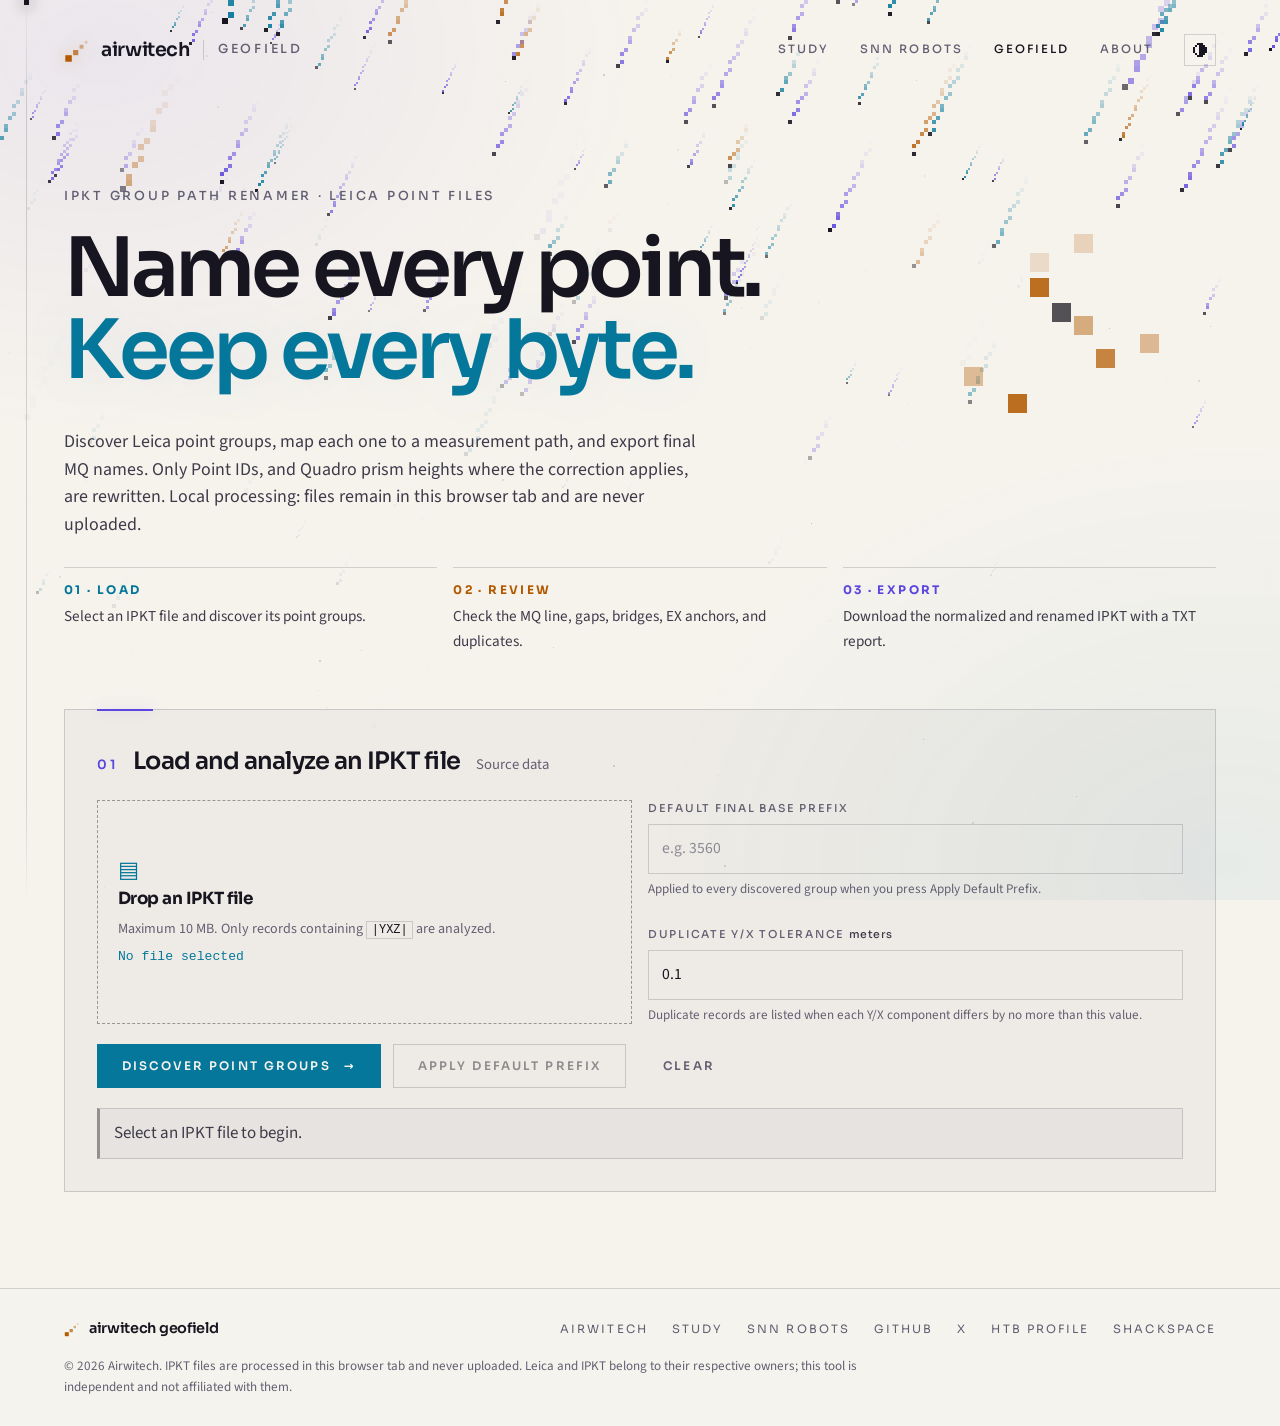
==== commit be997f39: "Use the GeoField front end instead of the shared Airwitech theme - Vendor the GeoField files (site.c" ====
--- a/index.html
+++ b/index.html
@@ -5,13 +5,14 @@
     <meta name="viewport" content="width=device-width, initial-scale=1.0, viewport-fit=cover">
     <meta http-equiv="Content-Security-Policy" content="default-src 'self'; script-src 'self'; style-src 'self'; img-src 'self' data: blob:; connect-src 'none'; object-src 'none'; base-uri 'none'; form-action 'none'">
     <meta name="theme-color" content="#06070c">
-    <meta name="description" content="Airwitech GeoField IPKT Group Path Renamer: discover Leica point groups, map them to measurement paths, and export final MQ point names locally in the browser.">
-    <title>Airwitech GeoField — IPKT Group Path Renamer</title>
-    <link rel="icon" href="shared/assets/favicon.svg" type="image/svg+xml">
+    <meta name="description" content="GeoField IPKT Group Path Renamer: discover Leica point groups, map them to measurement paths, and export final MQ point names locally in the browser.">
+    <title>IPKT renamer · GeoField · airwitech</title>
+    <link rel="icon" href="shared/favicon.svg" type="image/svg+xml">
     <link rel="stylesheet" href="shared/site.css">
+    <link rel="stylesheet" href="shared/app.css">
     <link rel="stylesheet" href="style.css">
 </head>
-<body data-tone="2">
+<body class="tone-gnss" data-tone="2">
 <canvas class="meteors" id="meteors" aria-hidden="true"></canvas>
 <div class="rail" aria-hidden="true"><span class="rail-pixel"></span></div>
 
@@ -30,150 +31,137 @@
     </nav>
 </header>
 
-<main>
-    <section class="hero hero-tool" aria-labelledby="hero-title">
-        <canvas class="hero-glyph" data-glyphs="window,eye,bars" data-tones="0,1,2" aria-hidden="true"></canvas>
-        <div class="hero-copy">
-            <p class="eyebrow">GeoField · IPKT Group Path Renamer</p>
-            <h1 id="hero-title">
-                <span class="line-know">Name every point.</span>
-                <span class="line-amplify">Keep every byte.</span>
-            </h1>
+<main id="main">
+    <section class="hero" aria-labelledby="hero-title">
+        <canvas class="hero-glyph" data-glyphs="tripod,network,bars" data-tones="1,0,2" aria-hidden="true"></canvas>
+        <div class="hero-inner">
+            <p class="eyebrow">IPKT group path renamer · Leica point files</p>
+            <h1 id="hero-title"><span>Name every point.</span><span class="line-amplify">Keep every byte.</span></h1>
             <p class="lede">
                 Discover Leica point groups, map each one to a measurement path, and export final MQ names.
                 Only Point IDs, and Quadro prism heights where the correction applies, are rewritten.
+                Local processing: files remain in this browser tab and are never uploaded.
             </p>
-            <p class="trust-line">Local processing — files remain in this browser tab and are never uploaded.</p>
-        </div>
-
-        <div class="hero-foot">
-            <ol class="steps" aria-label="The renaming workflow">
-                <li class="step step-violet"><span>01</span> Load</li>
-                <li class="step step-amber"><span>02</span> Review</li>
-                <li class="step step-cyan"><span>03</span> Export</li>
-            </ol>
-            <a class="cue" href="#source"><span>Start</span><i aria-hidden="true"></i></a>
-        </div>
-    </section>
-
-    <section id="source" class="toolkit stage tone-violet" aria-labelledby="source-title">
-        <div class="toolkit-inner">
-            <p class="chapter-tag"><span>01</span> Source data</p>
-            <h2 id="source-title">Load and analyze an IPKT file</h2>
-            <div class="grid">
-                <div>
-                    <label for="ipktFile">IPKT file</label>
-                    <input id="ipktFile" type="file" accept=".ipkt">
-                    <p class="help">Maximum file size: 10 MB. Only records containing <code>|YXZ|</code> are analyzed.</p>
-                </div>
-                <div>
-                    <label for="defaultBasePrefix">Default final base prefix</label>
-                    <input id="defaultBasePrefix" type="text" placeholder="e.g. 3560" autocomplete="off" spellcheck="false">
-                    <p class="help">Applied to every discovered group when you press Apply Default Prefix.</p>
-                </div>
-                <div>
-                    <label for="coordinateTolerance">Duplicate Y/X tolerance in meters</label>
-                    <input id="coordinateTolerance" type="number" min="0" max="1" step="0.001" value="0.1">
-                    <p class="help">Duplicate records are listed when each Y/X component differs by no more than this value.</p>
-                </div>
-            </div>
-            <div class="actions">
-                <button id="analyzeButton" type="button">Discover Point Groups</button>
-                <button id="applyPrefixButton" class="secondary" type="button" disabled>Apply Default Prefix</button>
-                <button id="clearButton" class="quiet" type="button">Clear</button>
-            </div>
-            <p id="status" class="status" role="status" aria-live="polite">Select an IPKT file to begin.</p>
-        </div>
-    </section>
-
-    <section id="summaryCard" class="toolkit stage tone-amber hidden" aria-labelledby="processing-title">
-        <div class="toolkit-inner">
-            <p class="chapter-tag"><span>02</span> Processing</p>
-            <h2 id="processing-title">Configure discovered groups</h2>
-            <dl class="stats summary">
-                <div><dt>File</dt><dd id="summaryFile" class="stat-text">-</dd></div>
-                <div><dt>Numeric point records</dt><dd id="summaryRecords">0</dd></div>
-                <div><dt>Discovered groups</dt><dd id="summaryGroups">0</dd></div>
-                <div><dt>Skipped YXZ records</dt><dd id="summarySkipped">0</dd></div>
-            </dl>
-            <p class="help">
-                MQ numbering preserves original source-index gaps and can also detect missing sections from Y/X distance.
-                With the default 3.0 m step, a distance near 6.0 m advances two MQ positions.
-                Optional bridge detection recognizes each separate bounded bridge span, including rare files containing two or more bridges.
-                Groups explicitly ending in <code>.EX</code> use automatic coordinate-anchored EX numbering: the first EX point starts at the nearest configured prism or rail MQ, normally four EX points share an MQ, and two points share each MQ immediately before and after a detected bridge.
-                P uses suffixes 1/2, G uses 3/4, Q uses 3/4/1/2, and QL uses 1/3/4/2.
-                Direct final-MQ output also applies the existing -0.04 m Quadro prism-height correction.
-            </p>
-            <div class="type-legend" aria-label="Measurement type legend">
-                <span><strong>G</strong> = Rail path</span>
-                <span><strong>P</strong> = Prism path</span>
-                <span><strong>Q</strong> = Quadro</span>
-                <span><strong>QL</strong> = Quadro line</span>
-            </div>
-            <p class="swipe-hint">Swipe horizontally to review every configuration column on a phone.</p>
-            <div class="table-wrap">
-                <table>
-                    <thead>
-                    <tr>
-                        <th>Use</th>
-                        <th>Source group</th>
-                        <th>Found</th>
-                        <th>Type</th>
-                        <th>Path</th>
-                        <th>Final base prefix</th>
-                        <th>Start MQ</th>
-                        <th>Coordinate gap check</th>
-                        <th>Normal step (m)</th>
-                        <th>Bridge detection</th>
-                        <th>Bridge min (m)</th>
-                        <th>Bridge approach max (m)</th>
-                        <th>Preview</th>
-                    </tr>
-                    </thead>
-                    <tbody id="groupsBody"></tbody>
-                </table>
-            </div>
-            <section class="schematic" aria-labelledby="schematicHeading">
-                <h3 id="schematicHeading">MQ Line Schematic</h3>
-                <p class="help">A live view of proposed MQ names, measured sections, inferred missing sections, and recognized or reserved bridge spans.</p>
-                <div class="schematic-legend">
-                    <span class="legend-item"><span class="legend-dot"></span>Measured MQ or EX position</span>
-                    <span class="legend-item"><span class="legend-dot missing"></span>Missing MQ or EX position</span>
-                    <span class="legend-item"><span class="legend-dot bridge"></span>Bridge section or reserved MQ</span>
-                </div>
-                <div id="mqSchematic"></div>
-            </section>
-            <div class="actions">
-                <button id="renameButton" type="button">Build Renamed IPKT</button>
-            </div>
-            <ul id="warnings" class="warning-list"></ul>
-        </div>
-    </section>
-
-    <section id="duplicatesCard" class="toolkit stage tone-amber hidden" aria-labelledby="duplicates-title">
-        <div class="toolkit-inner">
-            <p class="chapter-tag"><span>03</span> Quality check</p>
-            <h2 id="duplicates-title">Review duplicate coordinates</h2>
-            <p id="duplicatesSummary" class="status"></p>
-            <div id="duplicateResults"></div>
-            <div class="actions">
-                <button id="downloadDuplicatesButton" class="secondary" type="button" disabled>Download Duplicate TXT Report</button>
+            <div class="steps-row">
+                <div class="step-card tone-cyan"><b>01 · LOAD</b><span>Select an IPKT file and discover its point groups.</span></div>
+                <div class="step-card tone-amber"><b>02 · REVIEW</b><span>Check the MQ line, gaps, bridges, EX anchors, and duplicates.</span></div>
+                <div class="step-card tone-violet"><b>03 · EXPORT</b><span>Download the normalized and renamed IPKT with a TXT report.</span></div>
             </div>
         </div>
     </section>
 
-    <section id="exportCard" class="toolkit stage tone-cyan hidden" aria-labelledby="results-title">
-        <div class="toolkit-inner">
-            <p class="chapter-tag"><span>04</span> Results</p>
-            <h2 id="results-title">Export processed files</h2>
-            <p id="exportSummary" class="status success"></p>
-            <div class="actions">
-                <button id="downloadNormalizedButton" class="secondary" type="button">Download Normalized IPKT</button>
-                <button id="downloadIpktButton" type="button">Download Renamed IPKT</button>
-                <button id="downloadReportButton" class="secondary" type="button">Download TXT Report</button>
-            </div>
+    <div class="shell">
+        <div class="stack">
+            <section class="panel tone-violet" aria-labelledby="source-title">
+                <div class="panel-head"><span class="no">01</span><h2 id="source-title">Load and analyze an IPKT file</h2><p>Source data</p></div>
+                <div class="grid-2">
+                    <label class="dropzone" data-dropzone>
+                        <input id="ipktFile" type="file" accept=".ipkt">
+                        <span class="dz-icon" aria-hidden="true">▤</span>
+                        <strong>Drop an IPKT file</strong>
+                        <span class="dz-hint">Maximum 10 MB. Only records containing <code>|YXZ|</code> are analyzed.</span>
+                        <span class="dz-count" id="ipktFileCount">No file selected</span>
+                    </label>
+                    <div class="stack">
+                        <label class="field"><span>Default final base prefix</span>
+                            <input id="defaultBasePrefix" type="text" placeholder="e.g. 3560" autocomplete="off" spellcheck="false">
+                            <small>Applied to every discovered group when you press Apply Default Prefix.</small>
+                        </label>
+                        <label class="field"><span>Duplicate Y/X tolerance <i>meters</i></span>
+                            <input id="coordinateTolerance" type="number" min="0" max="1" step="0.001" value="0.1">
+                            <small>Duplicate records are listed when each Y/X component differs by no more than this value.</small>
+                        </label>
+                    </div>
+                </div>
+                <div class="actions">
+                    <button id="analyzeButton" class="button primary" type="button">Discover Point Groups <span aria-hidden="true">→</span></button>
+                    <button id="applyPrefixButton" class="button" type="button" disabled>Apply Default Prefix</button>
+                    <button id="clearButton" class="button quiet" type="button">Clear</button>
+                </div>
+                <p id="status" class="status" role="status" aria-live="polite">Select an IPKT file to begin.</p>
+            </section>
+
+            <section id="summaryCard" class="panel tone-amber hidden" aria-labelledby="processing-title">
+                <div class="panel-head"><span class="no">02</span><h2 id="processing-title">Configure discovered groups</h2><p>Processing</p></div>
+                <div class="metrics summary">
+                    <article class="metric"><span>File</span><strong id="summaryFile" class="word">-</strong></article>
+                    <article class="metric"><span>Numeric point records</span><strong id="summaryRecords">0</strong></article>
+                    <article class="metric"><span>Discovered groups</span><strong id="summaryGroups">0</strong></article>
+                    <article class="metric"><span>Skipped YXZ records</span><strong id="summarySkipped">0</strong></article>
+                </div>
+                <p class="fine help">
+                    MQ numbering preserves original source-index gaps and can also detect missing sections from Y/X distance.
+                    With the default 3.0 m step, a distance near 6.0 m advances two MQ positions.
+                    Optional bridge detection recognizes each separate bounded bridge span, including rare files containing two or more bridges.
+                    Groups explicitly ending in <code>.EX</code> use automatic coordinate-anchored EX numbering: the first EX point starts at the nearest configured prism or rail MQ, normally four EX points share an MQ, and two points share each MQ immediately before and after a detected bridge.
+                    P uses suffixes 1/2, G uses 3/4, Q uses 3/4/1/2, and QL uses 1/3/4/2.
+                    Direct final-MQ output also applies the existing -0.04 m Quadro prism-height correction.
+                </p>
+                <div class="type-legend" aria-label="Measurement type legend">
+                    <span><strong>G</strong> = Rail path</span>
+                    <span><strong>P</strong> = Prism path</span>
+                    <span><strong>Q</strong> = Quadro</span>
+                    <span><strong>QL</strong> = Quadro line</span>
+                </div>
+                <p class="swipe-hint">Swipe horizontally to review every configuration column on a phone.</p>
+                <div class="table-wrap">
+                    <table>
+                        <thead>
+                        <tr>
+                            <th>Use</th>
+                            <th>Source group</th>
+                            <th>Found</th>
+                            <th>Type</th>
+                            <th>Path</th>
+                            <th>Final base prefix</th>
+                            <th>Start MQ</th>
+                            <th>Coordinate gap check</th>
+                            <th>Normal step (m)</th>
+                            <th>Bridge detection</th>
+                            <th>Bridge min (m)</th>
+                            <th>Bridge approach max (m)</th>
+                            <th>Preview</th>
+                        </tr>
+                        </thead>
+                        <tbody id="groupsBody"></tbody>
+                    </table>
+                </div>
+                <section class="schematic" aria-labelledby="schematicHeading">
+                    <h3 id="schematicHeading">MQ Line Schematic</h3>
+                    <p class="fine">A live view of proposed MQ names, measured sections, inferred missing sections, and recognized or reserved bridge spans.</p>
+                    <div class="schematic-legend">
+                        <span class="legend-item"><span class="legend-dot"></span>Measured MQ or EX position</span>
+                        <span class="legend-item"><span class="legend-dot missing"></span>Missing MQ or EX position</span>
+                        <span class="legend-item"><span class="legend-dot bridge"></span>Bridge section or reserved MQ</span>
+                    </div>
+                    <div id="mqSchematic"></div>
+                </section>
+                <div class="actions">
+                    <button id="renameButton" class="button primary" type="button">Build Renamed IPKT <span aria-hidden="true">→</span></button>
+                </div>
+                <ul id="warnings" class="warning-list"></ul>
+            </section>
+
+            <section id="duplicatesCard" class="panel tone-amber hidden" aria-labelledby="duplicates-title">
+                <div class="panel-head"><span class="no">03</span><h2 id="duplicates-title">Review duplicate coordinates</h2><p>Quality check</p></div>
+                <p id="duplicatesSummary" class="status"></p>
+                <div id="duplicateResults"></div>
+                <div class="actions">
+                    <button id="downloadDuplicatesButton" class="button" type="button" disabled>Download Duplicate TXT Report</button>
+                </div>
+            </section>
+
+            <section id="exportCard" class="panel tone-cyan hidden" aria-labelledby="results-title">
+                <div class="panel-head"><span class="no">04</span><h2 id="results-title">Export processed files</h2><p>Results</p></div>
+                <p id="exportSummary" class="status success"></p>
+                <div class="actions">
+                    <button id="downloadNormalizedButton" class="button" type="button">Download Normalized IPKT</button>
+                    <button id="downloadIpktButton" class="button primary" type="button">Download Renamed IPKT</button>
+                    <button id="downloadReportButton" class="button" type="button">Download TXT Report</button>
+                </div>
+            </section>
         </div>
-    </section>
+    </div>
 </main>
 
 <footer class="site-footer">
@@ -190,9 +178,7 @@
         <li><a href="https://profile.hackthebox.com/profile/019c5de1-3684-718b-83fe-028319a5a7d0" rel="me noopener noreferrer">HTB profile</a></li>
         <li><a href="https://www.shackspace.de/" rel="noopener noreferrer">shackspace</a></li>
     </ul>
-    <p class="footer-note footer-legal">
-        &copy; 2026 Airwitech. Leica and IPKT belong to their respective owners; Airwitech is not affiliated with them.
-    </p>
+    <p class="footer-note footer-legal">&copy; 2026 Airwitech. IPKT files are processed in this browser tab and never uploaded. Leica and IPKT belong to their respective owners; this tool is independent and not affiliated with them.</p>
 </footer>
 
 <script src="shared/site.js"></script>
--- a/shared/site.css
+++ b/shared/site.css
@@ -1,6 +1,9 @@
+/* Field Checker shared design layer, aligned with the Airwitech website.
+   Fonts are relative to this file so the application works behind a prefix. */
+
 @font-face {
   font-family: "Sora Airwitech";
-  src: url("assets/fonts/sora-latin-variable.woff2?v=fa26406e") format("woff2-variations");
+  src: url("fonts/sora-latin-variable.woff2") format("woff2-variations");
   font-style: normal;
   font-weight: 100 800;
   font-display: swap;
@@ -8,7 +11,7 @@
 
 @font-face {
   font-family: "Source Sans Airwitech";
-  src: url("assets/fonts/source-sans-3-400.woff2?v=0f73f35e") format("woff2");
+  src: url("fonts/source-sans-3-400.woff2") format("woff2");
   font-style: normal;
   font-weight: 400;
   font-display: swap;
@@ -16,7 +19,7 @@
 
 @font-face {
   font-family: "Source Sans Airwitech";
-  src: url("assets/fonts/source-sans-3-600.woff2?v=14527d19") format("woff2");
+  src: url("fonts/source-sans-3-600.woff2") format("woff2");
   font-style: normal;
   font-weight: 600;
   font-display: swap;
@@ -28,43 +31,51 @@
   color-scheme: dark;
   --ink: #06070c;
   --ink-soft: rgba(6, 7, 12, 0.72);
+  --panel: rgba(244, 240, 233, 0.03);
   --paper: #f4f0e9;
   --text: #c9c6d3;
   --muted: #8f8ca0;
   --line: rgba(244, 240, 233, 0.14);
+  --line-strong: rgba(244, 240, 233, 0.32);
   --violet: #ab9dff;
   --amber: #ffb95f;
   --cyan: #62e4ff;
+  --alert: #ff7a7a;
   --head: #fffaf0;
   --star: #f4f0e9;
   --glow: 100%;
   --wash-a: rgba(171, 157, 255, 0.09);
   --wash-b: rgba(98, 228, 255, 0.07);
   --accent: var(--cyan);
+  --on-accent: #06070c;
   --font-display: "Sora Airwitech", "Segoe UI", system-ui, sans-serif;
   --font-body: "Source Sans Airwitech", "Segoe UI", system-ui, sans-serif;
+  --font-mono: ui-monospace, "Cascadia Mono", "SFMono-Regular", Consolas, monospace;
   --gutter: clamp(1.25rem, 5vw, 5rem);
   --progress: 0;
 }
 
-/* Light theme: system preference unless the visitor chose a theme. */
 @media (prefers-color-scheme: light) {
   :root:not([data-theme="dark"]) {
     color-scheme: light;
     --ink: #f6f3ed;
     --ink-soft: rgba(246, 243, 237, 0.8);
+    --panel: rgba(23, 21, 31, 0.03);
     --paper: #17151f;
     --text: #3d3a49;
     --muted: #625f72;
     --line: rgba(23, 21, 31, 0.16);
+    --line-strong: rgba(23, 21, 31, 0.4);
     --violet: #5b46e0;
     --amber: #b35a00;
     --cyan: #04779a;
+    --alert: #b3261e;
     --head: #17151f;
     --star: #17151f;
     --glow: 32%;
     --wash-a: rgba(91, 70, 224, 0.07);
     --wash-b: rgba(4, 119, 154, 0.06);
+    --on-accent: #f6f3ed;
   }
 }
 
@@ -72,26 +83,28 @@
   color-scheme: light;
   --ink: #f6f3ed;
   --ink-soft: rgba(246, 243, 237, 0.8);
+  --panel: rgba(23, 21, 31, 0.03);
   --paper: #17151f;
   --text: #3d3a49;
   --muted: #625f72;
   --line: rgba(23, 21, 31, 0.16);
+  --line-strong: rgba(23, 21, 31, 0.4);
   --violet: #5b46e0;
   --amber: #b35a00;
   --cyan: #04779a;
+  --alert: #b3261e;
   --head: #17151f;
   --star: #17151f;
   --glow: 32%;
   --wash-a: rgba(91, 70, 224, 0.07);
   --wash-b: rgba(4, 119, 154, 0.06);
-}
-
-body.theme-study { --accent: var(--amber); }
-body.theme-snn { --accent: var(--violet); }
-
-* {
-  box-sizing: border-box;
-}
+  --on-accent: #f6f3ed;
+}
+
+body.tone-gnss { --accent: var(--cyan); }
+body.tone-ts { --accent: var(--amber); }
+
+* { box-sizing: border-box; }
 
 html {
   min-width: 320px;
@@ -106,7 +119,7 @@
   color: var(--text);
   font-family: var(--font-body);
   font-size: 1.0625rem;
-  line-height: 1.65;
+  line-height: 1.6;
 }
 
 body::before {
@@ -129,8 +142,6 @@
   white-space: nowrap;
 }
 
-/* ---------- Meteor field ---------- */
-
 .meteors {
   position: fixed;
   inset: 0;
@@ -140,14 +151,7 @@
   pointer-events: none;
 }
 
-main,
-.site-header,
-.site-footer {
-  position: relative;
-  z-index: 1;
-}
-
-/* ---------- Scroll rail ---------- */
+main, .site-header, .site-footer { position: relative; z-index: 1; }
 
 .rail {
   position: fixed;
@@ -174,10 +178,7 @@
 /* ---------- Header ---------- */
 
 .site-header {
-  position: absolute;
-  top: 0;
-  right: 0;
-  left: 0;
+  position: relative;
   z-index: 3;
   display: flex;
   align-items: center;
@@ -239,9 +240,8 @@
 }
 
 .nav a:hover,
-.nav a[aria-current="page"] {
-  color: var(--paper);
-}
+.nav a[aria-current="page"] { color: var(--paper); }
+
 
 .theme-toggle {
   display: inline-grid;
@@ -257,42 +257,32 @@
   transition: border-color 0.25s ease;
 }
 
-.theme-toggle:hover {
-  border-color: var(--paper);
-}
-
-.theme-toggle svg {
-  display: block;
-  shape-rendering: crispEdges;
-}
+.theme-toggle:hover { border-color: var(--paper); }
+.theme-toggle svg { display: block; shape-rendering: crispEdges; }
 
 a:focus-visible,
-button:focus-visible {
+button:focus-visible,
+input:focus-visible,
+select:focus-visible,
+textarea:focus-visible,
+summary:focus-visible {
   outline: 2px solid var(--cyan);
-  outline-offset: 4px;
-}
-
-/* ---------- Hero ---------- */
+  outline-offset: 3px;
+}
+
+/* ---------- Hero and type ---------- */
 
 .hero {
+  overflow-x: clip;
   position: relative;
-  overflow-x: clip;
-  display: flex;
-  flex-direction: column;
-  justify-content: center;
-  min-height: 100vh;
-  min-height: 100svh;
-  padding: 7rem var(--gutter) 2.5rem;
-}
-
-.hero-copy,
-.hero-foot {
+  padding: clamp(2.5rem, 7vw, 5.5rem) var(--gutter) clamp(2rem, 5vw, 3.5rem);
+}
+
+.hero-inner {
   position: relative;
   z-index: 1;
-}
-
-.hero-copy {
-  margin: auto 0;
+  max-width: 78rem;
+  margin: 0 auto;
 }
 
 .hero-glyph {
@@ -300,14 +290,14 @@
   top: 50%;
   right: clamp(1rem, 4vw, 5rem);
   z-index: 0;
-  width: min(32vw, 30rem);
+  width: min(26vw, 22rem);
   aspect-ratio: 1;
   transform: translateY(-52%);
   pointer-events: none;
 }
 
 .eyebrow {
-  margin: 0 0 1.6rem;
+  margin: 0 0 1.3rem;
   color: var(--muted);
   font-family: var(--font-display);
   font-size: 0.78rem;
@@ -320,580 +310,26 @@
   margin: 0;
   color: var(--paper);
   font-family: var(--font-display);
-  font-size: clamp(2.6rem, 9.2vw, 9rem);
+  font-size: clamp(2.3rem, 6.4vw, 5.4rem);
   font-weight: 600;
-  line-height: 0.96;
-  letter-spacing: -0.055em;
-}
-
-h1 span {
-  display: block;
-}
+  line-height: 1;
+  letter-spacing: -0.05em;
+  text-wrap: balance;
+}
+
+h1 span { display: block; }
 
 .line-amplify {
   color: var(--accent);
   text-shadow: 0 0 60px color-mix(in srgb, var(--accent) calc(var(--glow) * 0.28), transparent);
 }
 
-.hero-study h1 { font-size: clamp(2.2rem, 7vw, 7rem); }
-.hero-snn h1 { font-size: clamp(2.2rem, 7.4vw, 7.4rem); }
-
 .lede {
-  max-width: 35rem;
-  margin: clamp(1.75rem, 4vw, 3rem) 0 0;
+  max-width: 40rem;
+  margin: clamp(1.25rem, 3vw, 2.25rem) 0 0;
   color: var(--text);
-  font-size: clamp(1.1rem, 1.6vw, 1.4rem);
+  font-size: clamp(1.05rem, 1.4vw, 1.25rem);
   line-height: 1.55;
-}
-
-.hero-foot {
-  display: flex;
-  flex-wrap: wrap;
-  align-items: flex-end;
-  justify-content: space-between;
-  gap: 1.5rem;
-  padding-top: 3rem;
-}
-
-.steps {
-  display: flex;
-  flex-wrap: wrap;
-  gap: 0.6rem clamp(1.25rem, 3vw, 2.75rem);
-  margin: 0;
-  padding: 0;
-  list-style: none;
-}
-
-.step {
-  display: flex;
-  align-items: center;
-  gap: 0.7rem;
-  color: var(--paper);
-  font-family: var(--font-display);
-  font-size: 0.8rem;
-  font-weight: 500;
-  letter-spacing: 0.16em;
-  text-transform: uppercase;
-}
-
-.step span {
-  color: var(--muted);
-}
-
-.step::before {
-  width: 7px;
-  height: 7px;
-  background: var(--tone);
-  box-shadow: 0 0 12px color-mix(in srgb, var(--tone) var(--glow), transparent);
-  content: "";
-  order: -1;
-}
-
-.step-violet { --tone: var(--violet); }
-.step-amber { --tone: var(--amber); }
-.step-cyan { --tone: var(--cyan); }
-
-.cue {
-  display: inline-flex;
-  align-items: center;
-  gap: 0.9rem;
-  color: var(--muted);
-  font-family: var(--font-display);
-  font-size: 0.78rem;
-  font-weight: 500;
-  letter-spacing: 0.22em;
-  text-decoration: none;
-  text-transform: uppercase;
-  transition: color 0.3s ease;
-}
-
-.cue:hover {
-  color: var(--paper);
-}
-
-.cue i {
-  position: relative;
-  display: block;
-  width: 1px;
-  height: 3.25rem;
-  background: var(--line);
-  overflow: hidden;
-}
-
-.cue i::after {
-  position: absolute;
-  top: 0;
-  left: -2px;
-  width: 5px;
-  height: 5px;
-  background: var(--paper);
-  content: "";
-  animation: cue-fall 2.4s cubic-bezier(0.5, 0, 0.9, 0.6) infinite;
-}
-
-@keyframes cue-fall {
-  from { transform: translateY(-6px); opacity: 1; }
-  to { transform: translateY(3.4rem); opacity: 0.2; }
-}
-
-/* ---------- Chapters ---------- */
-
-.tone-violet { --tone: var(--violet); }
-.tone-amber { --tone: var(--amber); }
-.tone-cyan { --tone: var(--cyan); }
-
-.chapter {
-  position: relative;
-  padding: clamp(4.5rem, 11vw, 9rem) var(--gutter);
-  border-top: 1px solid var(--line);
-}
-
-.chapter::before {
-  position: absolute;
-  top: -1px;
-  left: var(--gutter);
-  width: 4.5rem;
-  height: 2px;
-  background: var(--tone);
-  box-shadow: 0 0 16px color-mix(in srgb, var(--tone) var(--glow), transparent);
-  content: "";
-}
-
-.chapter-inner {
-  display: grid;
-  grid-template-columns: minmax(0, 5fr) minmax(0, 7fr);
-  gap: clamp(2rem, 6vw, 6rem);
-  align-items: start;
-  max-width: 78rem;
-  margin: 0 auto;
-}
-
-.chapter-side {
-  display: flex;
-  flex-direction: column;
-  gap: clamp(2rem, 5vw, 4rem);
-}
-
-.chapter-tag {
-  margin: 0;
-  color: var(--tone);
-  font-family: var(--font-display);
-  font-size: 0.85rem;
-  font-weight: 600;
-  letter-spacing: 0.2em;
-  text-transform: uppercase;
-}
-
-.chapter-tag span {
-  margin-right: 0.9rem;
-  color: var(--muted);
-}
-
-.glyph {
-  display: block;
-  max-width: 100%;
-  height: auto;
-  color: var(--tone);
-  filter: drop-shadow(0 0 14px color-mix(in srgb, var(--tone) var(--glow), transparent));
-  shape-rendering: crispEdges;
-}
-
-.glyph-lit {
-  color: var(--paper);
-  animation: glyph-pulse 3.2s ease-in-out infinite;
-}
-
-@keyframes glyph-pulse {
-  0%, 100% { opacity: 0.35; }
-  50% { opacity: 1; }
-}
-
-.chapter-body h2 {
-  margin: 0;
-  color: var(--paper);
-  font-family: var(--font-display);
-  font-size: clamp(2rem, 4.6vw, 4.1rem);
-  font-weight: 600;
-  line-height: 1.04;
-  letter-spacing: -0.04em;
-  text-wrap: balance;
-}
-
-.chapter-body p {
-  max-width: 34rem;
-  margin: clamp(1.25rem, 3vw, 2rem) 0 0;
-  color: var(--text);
-  font-size: clamp(1.05rem, 1.35vw, 1.25rem);
-}
-
-.chapter-body a,
-.about-copy a {
-  color: var(--paper);
-  text-decoration-color: var(--tone, var(--accent));
-  text-decoration-thickness: 2px;
-  text-underline-offset: 0.2em;
-}
-
-.chapter-body a:hover,
-.about-copy a:hover {
-  color: var(--tone, var(--accent));
-}
-
-.chapter-note {
-  color: var(--muted);
-  font-size: 0.95rem;
-}
-
-/* ---------- Row lists (explore, focus, toolkit, roadmap) ---------- */
-
-.toolkit {
-  padding: clamp(4.5rem, 11vw, 9rem) var(--gutter);
-  border-top: 1px solid var(--line);
-}
-
-.toolkit-inner {
-  max-width: 78rem;
-  margin: 0 auto;
-}
-
-.toolkit h2,
-.section-title {
-  margin: 0 0 clamp(1.5rem, 4vw, 3rem);
-  color: var(--paper);
-  font-family: var(--font-display);
-  font-size: clamp(1.75rem, 3.6vw, 3rem);
-  font-weight: 600;
-  letter-spacing: -0.04em;
-}
-
-.toolkit-lede {
-  max-width: 38rem;
-  margin: calc(-1 * clamp(0.75rem, 2vw, 1.75rem)) 0 clamp(1.5rem, 4vw, 3rem);
-  color: var(--text);
-}
-
-.toolkit-list {
-  margin: 0;
-  padding: 0;
-  list-style: none;
-}
-
-.toolkit-list li {
-  position: relative;
-  display: grid;
-  grid-template-columns: minmax(0, 5fr) minmax(0, 7fr);
-  gap: clamp(0.5rem, 4vw, 4rem);
-  align-items: baseline;
-  padding: 1.4rem 0;
-  border-top: 1px solid var(--line);
-}
-
-.toolkit-list li:last-child {
-  border-bottom: 1px solid var(--line);
-}
-
-.toolkit-name {
-  display: flex;
-  align-items: center;
-  gap: 0.9rem;
-  color: var(--paper);
-  font-family: var(--font-display);
-  font-size: clamp(1.15rem, 2vw, 1.6rem);
-  font-weight: 600;
-  letter-spacing: -0.03em;
-}
-
-.toolkit-name::before {
-  flex: none;
-  width: 9px;
-  height: 9px;
-  background: var(--tone);
-  box-shadow: 0 0 14px color-mix(in srgb, var(--tone) var(--glow), transparent);
-  content: "";
-}
-
-.toolkit-name a {
-  color: inherit;
-  text-decoration: none;
-}
-
-/* The whole row is the click target. */
-.toolkit-name a::after {
-  position: absolute;
-  inset: 0;
-  content: "";
-}
-
-.toolkit-name a:focus-visible {
-  outline: none;
-}
-
-.toolkit-list li:has(a:focus-visible) {
-  outline: 2px solid var(--cyan);
-  outline-offset: 4px;
-}
-
-.toolkit-list li:has(a):hover .toolkit-name {
-  color: var(--tone);
-}
-
-.toolkit-role {
-  color: var(--text);
-}
-
-.toolkit-list li:has(a) .toolkit-role::after {
-  margin-left: 0.6rem;
-  color: var(--tone);
-  content: "\2192";
-}
-
-.tag {
-  margin-left: auto;
-  padding: 0.15rem 0.55rem;
-  border: 1px solid var(--tone);
-  color: var(--tone);
-  font-family: var(--font-display);
-  font-size: 0.62rem;
-  font-weight: 500;
-  letter-spacing: 0.16em;
-  text-transform: uppercase;
-}
-
-/* ---------- Modules (Study) ---------- */
-
-.modules-count {
-  display: flex;
-  align-items: baseline;
-  gap: 1rem;
-  margin: 0 0 clamp(1.5rem, 4vw, 3rem);
-}
-
-.modules-count strong {
-  color: var(--amber);
-  font-family: var(--font-display);
-  font-size: clamp(3.5rem, 9vw, 7rem);
-  font-weight: 600;
-  line-height: 1;
-  letter-spacing: -0.05em;
-}
-
-.modules-count span {
-  color: var(--muted);
-  font-family: var(--font-display);
-  font-size: 0.8rem;
-  letter-spacing: 0.18em;
-  text-transform: uppercase;
-}
-
-.module-groups {
-  display: grid;
-  grid-template-columns: repeat(auto-fit, minmax(17rem, 1fr));
-  gap: clamp(1.75rem, 4vw, 3rem) clamp(1.5rem, 4vw, 3rem);
-}
-
-.module-group h3 {
-  margin: 0 0 0.9rem;
-  padding-bottom: 0.7rem;
-  border-bottom: 1px solid var(--line);
-  color: var(--tone);
-  font-family: var(--font-display);
-  font-size: 0.8rem;
-  font-weight: 600;
-  letter-spacing: 0.18em;
-  text-transform: uppercase;
-}
-
-.module-group h3 span {
-  margin-left: 0.6rem;
-  color: var(--muted);
-}
-
-.module-group ul {
-  margin: 0;
-  padding: 0;
-  list-style: none;
-}
-
-.module-group li {
-  position: relative;
-  padding: 0.22rem 0 0.22rem 1.15rem;
-  color: var(--text);
-  font-size: 0.98rem;
-  line-height: 1.4;
-}
-
-.module-group li::before {
-  position: absolute;
-  top: 0.7rem;
-  left: 0;
-  width: 5px;
-  height: 5px;
-  background: var(--tone);
-  content: "";
-}
-
-/* ---------- Glossary ---------- */
-
-.glossary {
-  display: grid;
-  grid-template-columns: repeat(auto-fit, minmax(18rem, 1fr));
-  gap: 0 clamp(1.5rem, 4vw, 3rem);
-  margin: 0;
-}
-
-.glossary div {
-  padding: 1.1rem 0;
-  border-top: 1px solid var(--line);
-}
-
-.glossary dt {
-  color: var(--paper);
-  font-family: var(--font-display);
-  font-size: 1rem;
-  font-weight: 600;
-  letter-spacing: -0.02em;
-}
-
-.glossary dd {
-  margin: 0.35rem 0 0;
-  color: var(--text);
-  font-size: 0.98rem;
-}
-
-/* ---------- About ---------- */
-
-.about {
-  padding: clamp(4.5rem, 11vw, 9rem) var(--gutter);
-  border-top: 1px solid var(--line);
-}
-
-.about-inner {
-  display: grid;
-  grid-template-columns: minmax(0, 5fr) minmax(0, 7fr);
-  gap: clamp(2rem, 6vw, 6rem);
-  max-width: 78rem;
-  margin: 0 auto;
-}
-
-.about h2 {
-  margin: 1.5rem 0 0;
-  color: var(--paper);
-  font-family: var(--font-display);
-  font-size: clamp(1.9rem, 3.8vw, 3.4rem);
-  font-weight: 600;
-  line-height: 1.05;
-  letter-spacing: -0.04em;
-  text-wrap: balance;
-}
-
-.about-copy p {
-  max-width: 36rem;
-  margin: 0 0 1.25rem;
-  color: var(--text);
-  font-size: clamp(1.05rem, 1.35vw, 1.2rem);
-}
-
-.pill-links {
-  display: flex;
-  flex-wrap: wrap;
-  gap: 0.75rem;
-  margin: 1.75rem 0 0;
-  padding: 0;
-  list-style: none;
-}
-
-.pill-links a {
-  display: inline-block;
-  padding: 0.7rem 1.3rem;
-  border: 1px solid var(--line);
-  color: var(--paper);
-  font-family: var(--font-display);
-  font-size: 0.75rem;
-  font-weight: 500;
-  letter-spacing: 0.18em;
-  text-decoration: none;
-  text-transform: uppercase;
-  transition: border-color 0.25s ease, color 0.25s ease;
-}
-
-.pill-links a:hover {
-  border-color: var(--accent);
-  color: var(--accent);
-}
-
-/* ---------- Principle and closing ---------- */
-
-.principle {
-  padding: clamp(6rem, 16vw, 13rem) var(--gutter);
-  border-top: 1px solid var(--line);
-}
-
-.principle-inner {
-  max-width: 78rem;
-  margin: 0 auto;
-}
-
-.principle-dots {
-  display: flex;
-  gap: 0.5rem;
-  margin-bottom: 2rem;
-}
-
-.principle-dots i {
-  width: 9px;
-  height: 9px;
-}
-
-.principle-dots i:nth-child(1) { background: var(--violet); box-shadow: 0 0 14px color-mix(in srgb, var(--violet) var(--glow), transparent); }
-.principle-dots i:nth-child(2) { background: var(--amber); box-shadow: 0 0 14px color-mix(in srgb, var(--amber) var(--glow), transparent); }
-.principle-dots i:nth-child(3) { background: var(--cyan); box-shadow: 0 0 14px color-mix(in srgb, var(--cyan) var(--glow), transparent); }
-
-.principle h2 {
-  margin: 0;
-  font-family: var(--font-display);
-  font-size: clamp(2rem, 6vw, 5.6rem);
-  font-weight: 600;
-  line-height: 1.05;
-  letter-spacing: -0.05em;
-  text-wrap: balance;
-}
-
-.principle h2 span {
-  display: block;
-}
-
-.principle-a {
-  color: var(--muted);
-}
-
-.principle-b {
-  margin-top: 0.15em;
-  color: var(--paper);
-}
-
-.closing {
-  padding: clamp(4rem, 9vw, 7rem) var(--gutter) clamp(5rem, 11vw, 9rem);
-  border-top: 1px solid var(--line);
-}
-
-.closing-inner {
-  max-width: 78rem;
-  margin: 0 auto;
-}
-
-.closing h2 {
-  margin: 0;
-  color: var(--paper);
-  font-family: var(--font-display);
-  font-size: clamp(1.5rem, 3vw, 2.4rem);
-  font-weight: 500;
-  letter-spacing: -0.03em;
-}
-
-.closing p {
-  max-width: 34rem;
-  margin: 1rem 0 0;
-  color: var(--muted);
 }
 
 /* ---------- Footer ---------- */
@@ -904,6 +340,7 @@
   align-items: center;
   justify-content: space-between;
   gap: 1rem 2rem;
+  margin-top: clamp(3rem, 8vw, 6rem);
   padding: 1.75rem var(--gutter);
   border-top: 1px solid var(--line);
   background: var(--ink-soft);
@@ -911,9 +348,7 @@
   font-size: 0.9rem;
 }
 
-.site-footer p {
-  margin: 0;
-}
+.site-footer p { margin: 0; }
 
 .footer-mark {
   display: inline-flex;
@@ -925,9 +360,7 @@
   letter-spacing: -0.02em;
 }
 
-.footer-mark svg {
-  color: var(--amber);
-}
+.footer-mark svg { color: var(--amber); }
 
 .footer-links {
   display: flex;
@@ -947,220 +380,42 @@
   text-transform: uppercase;
 }
 
-.footer-links a:hover {
-  color: var(--paper);
-}
+.footer-links a:hover { color: var(--paper); }
 
 .footer-legal {
   flex-basis: 100%;
-  max-width: 42rem;
+  max-width: 52rem;
   font-size: 0.82rem;
 }
 
-/* ---------- Not found ---------- */
-
-.notfound {
-  display: flex;
-  flex-direction: column;
-  justify-content: center;
-  min-height: 100svh;
-  padding: 7rem var(--gutter) 4rem;
-}
-
-.notfound h1 {
-  color: var(--accent);
-  font-size: clamp(5rem, 22vw, 18rem);
-  letter-spacing: -0.07em;
-  text-shadow: 0 0 80px color-mix(in srgb, var(--accent) calc(var(--glow) * 0.3), transparent);
-}
-
-.notfound p {
-  max-width: 30rem;
-  margin: 1.5rem 0 0;
-  color: var(--text);
-  font-size: 1.25rem;
-}
-
-/* ---------- Reveal on scroll ---------- */
-
-.reveal[data-reveal="pending"] {
-  opacity: 0;
-  transform: translateY(1.5rem);
-}
-
-.reveal {
-  transition: opacity 0.9s ease, transform 0.9s cubic-bezier(0.16, 1, 0.3, 1);
-}
-
-/* ---------- Responsive ---------- */
+.reveal[data-reveal="pending"] { opacity: 0; transform: translateY(1.5rem); }
+.reveal { transition: opacity 0.9s ease, transform 0.9s cubic-bezier(0.16, 1, 0.3, 1); }
 
 @media (max-width: 860px) {
-  .chapter-inner,
-  .about-inner {
-    grid-template-columns: minmax(0, 1fr);
-  }
-
-  .toolkit-list li {
-    grid-template-columns: minmax(0, 1fr);
-  }
-
-  .chapter-side {
-    gap: 1.75rem;
-  }
-
-  .chapter-body {
-    order: 2;
-  }
-
-  .glyph {
-    width: 5.5rem;
-  }
-
-  .glyph[viewBox="0 0 13 7"] { width: 9rem; }
-  .glyph[viewBox="0 0 9 7"] { width: 8rem; }
-  .glyph[viewBox="0 0 11 8"],
-  .glyph[viewBox="0 0 11 9"] { width: 7rem; }
-
-  .rail {
-    display: none;
-  }
-
-  .hero-glyph {
-    right: -12vw;
-    width: 84vw;
-    opacity: 0.32;
-  }
+  .rail { display: none; }
+  .hero-glyph { right: -10vw; width: 60vw; opacity: 0.28; }
 }
 
 @media (max-width: 560px) {
-  .cue {
-    display: none;
-  }
-
-  .hero {
-    padding-top: 6rem;
-  }
-
-  .logo-tag {
-    display: none;
-  }
-
-  .nav {
-    gap: 0.55rem;
-  }
-
-  .logo-word {
-    font-size: 1.05rem;
-  }
-
-  .theme-toggle {
-    width: 1.75rem;
-    height: 1.75rem;
-  }
-
-  .nav a {
-    font-size: 0.62rem;
-    letter-spacing: 0.08em;
-  }
-
-  .logo {
-    gap: 0.5rem;
-  }
-
-  .logo-mark {
-    width: 22px;
-    height: 22px;
-  }
-}
-
-/* ---------- Reduced motion ---------- */
+  .logo-tag { display: none; }
+  .nav { gap: 0.6rem; }
+  .logo-word { font-size: 1.05rem; }
+  .nav a { font-size: 0.62rem; letter-spacing: 0.08em; }
+  .theme-toggle { width: 1.75rem; height: 1.75rem; }
+}
 
 @media (prefers-reduced-motion: reduce) {
-  html {
-    scroll-behavior: auto;
-  }
-
-  .reveal,
-  .reveal[data-reveal="pending"] {
-    opacity: 1;
-    transform: none;
-    transition: none;
-  }
-
-  .glyph-lit,
-  .cue i::after {
-    animation: none;
-  }
-
-  .glyph-lit {
-    opacity: 1;
-  }
-}
+  html { scroll-behavior: auto; }
+  .reveal, .reveal[data-reveal="pending"] { opacity: 1; transform: none; transition: none; }
+}
+
+/* ---------- Narrow phones: keep the shared header on one line ---------- */
 
 @media (max-width: 359px) {
-  .nav a[href$="#about"] {
-    display: none;
-  }
-
-  .nav {
-    gap: 0.4rem;
-  }
-
-  .nav a {
-    font-size: 0.58rem;
-    letter-spacing: 0.04em;
-  }
-
-  .logo-word {
-    font-size: 0.95rem;
-  }
-
-  .site-header {
-    gap: 0.5rem;
-  }
-
-  .logo-mark {
-    display: none;
-  }
-}
-
-/* ---------- Stat strip ---------- */
-
-.stats {
-  display: grid;
-  grid-template-columns: repeat(auto-fit, minmax(9.5rem, 1fr));
-  gap: 1.5rem clamp(1rem, 3vw, 2.5rem);
-  margin: 0 0 clamp(1.5rem, 4vw, 2.5rem);
-}
-
-.stats div {
-  padding-top: 1rem;
-  border-top: 1px solid var(--line);
-}
-
-.stats dt {
-  color: var(--muted);
-  font-family: var(--font-display);
-  font-size: 0.68rem;
-  font-weight: 500;
-  letter-spacing: 0.18em;
-  text-transform: uppercase;
-}
-
-.stats dd {
-  margin: 0.4rem 0 0;
-  color: var(--paper);
-  font-family: var(--font-display);
-  font-size: clamp(1.9rem, 4vw, 3rem);
-  font-weight: 600;
-  letter-spacing: -0.04em;
-  line-height: 1;
-  font-variant-numeric: tabular-nums;
-}
-
-.stats dd small {
-  color: var(--muted);
-  font-size: 0.42em;
-  font-weight: 500;
-  letter-spacing: 0;
-}
+  .nav a[href$="#about"] { display: none; }
+  .nav { gap: 0.4rem; }
+  .nav a { font-size: 0.58rem; letter-spacing: 0.04em; }
+  .logo-word { font-size: 0.95rem; }
+  .site-header { gap: 0.5rem; }
+  .logo-mark { display: none; }
+}
--- a/shared/app.css
+++ b/shared/app.css
@@ -0,0 +1,613 @@
+/* Field Checker components: forms, panels, tables, results, job progress. */
+
+.shell {
+  position: relative;
+  z-index: 1;
+  width: 100%;
+  max-width: calc(78rem + 2 * var(--gutter));
+  margin: 0 auto;
+  padding: 0 var(--gutter);
+}
+
+.stack { display: grid; grid-template-columns: minmax(0, 1fr); gap: clamp(1rem, 2.5vw, 1.75rem); }
+.muted { color: var(--muted); }
+.mono, .coordinates { font-family: var(--font-mono); font-size: 0.86rem; letter-spacing: -0.01em; }
+.num { font-variant-numeric: tabular-nums; }
+.tone-violet { --tone: var(--violet); }
+.tone-amber { --tone: var(--amber); }
+.tone-cyan { --tone: var(--cyan); }
+.tone-alert { --tone: var(--alert); }
+
+/* ---------- Workflow tabs ---------- */
+
+.tabs {
+  display: grid;
+  grid-template-columns: repeat(5, minmax(0, 1fr));
+  margin: 0 0 clamp(1.5rem, 4vw, 2.5rem);
+  padding: 0;
+  list-style: none;
+  border-top: 1px solid var(--line);
+  border-bottom: 1px solid var(--line);
+}
+
+.tabs li + li { border-left: 1px solid var(--line); }
+
+.tabs a {
+  position: relative;
+  display: block;
+  height: 100%;
+  padding: 1rem 1.1rem 1.1rem;
+  color: var(--muted);
+  text-decoration: none;
+  transition: color 0.25s ease, background 0.25s ease;
+}
+
+.tabs a:hover { color: var(--paper); background: var(--panel); }
+
+.tabs a[aria-current="page"] { color: var(--paper); background: var(--panel); }
+
+.tabs a[aria-current="page"]::before {
+  position: absolute;
+  top: -1px;
+  left: 0;
+  width: 100%;
+  height: 2px;
+  background: var(--tone, var(--accent));
+  box-shadow: 0 0 16px color-mix(in srgb, var(--tone, var(--accent)) var(--glow), transparent);
+  content: "";
+}
+
+.tab-no {
+  display: block;
+  margin-bottom: 0.35rem;
+  color: var(--tone, var(--accent));
+  font-family: var(--font-display);
+  font-size: 0.7rem;
+  font-weight: 600;
+  letter-spacing: 0.2em;
+}
+
+.tab-title {
+  display: block;
+  font-family: var(--font-display);
+  font-size: 0.95rem;
+  font-weight: 600;
+  letter-spacing: -0.02em;
+}
+
+.tab-note { display: block; margin-top: 0.2rem; font-size: 0.82rem; line-height: 1.35; }
+
+/* ---------- Panels and forms ---------- */
+
+.panel {
+  position: relative;
+  padding: clamp(1.25rem, 3vw, 2rem);
+  border: 1px solid var(--line);
+  background: var(--panel);
+}
+
+.panel::before {
+  position: absolute;
+  top: -1px;
+  left: clamp(1.25rem, 3vw, 2rem);
+  width: 3.5rem;
+  height: 2px;
+  background: var(--tone, var(--accent));
+  box-shadow: 0 0 14px color-mix(in srgb, var(--tone, var(--accent)) var(--glow), transparent);
+  content: "";
+}
+
+.panel-head {
+  display: flex;
+  flex-wrap: wrap;
+  align-items: baseline;
+  gap: 0.4rem 1rem;
+  margin: 0 0 1.25rem;
+}
+
+.panel-head .no {
+  color: var(--tone, var(--accent));
+  font-family: var(--font-display);
+  font-size: 0.8rem;
+  font-weight: 600;
+  letter-spacing: 0.2em;
+}
+
+.panel-head h2 {
+  margin: 0;
+  color: var(--paper);
+  font-family: var(--font-display);
+  font-size: clamp(1.15rem, 2vw, 1.5rem);
+  font-weight: 600;
+  letter-spacing: -0.03em;
+}
+
+.panel-head p, .panel-head .sub {
+  margin: 0;
+  color: var(--muted);
+  font-size: 0.92rem;
+}
+
+.grid-2, .grid-3, .grid-4 { display: grid; gap: 1rem; }
+.grid-2 { grid-template-columns: repeat(2, minmax(0, 1fr)); }
+.grid-3 { grid-template-columns: repeat(3, minmax(0, 1fr)); }
+.grid-4 { grid-template-columns: repeat(4, minmax(0, 1fr)); }
+
+.field { display: grid; gap: 0.4rem; align-content: start; }
+
+.field > span, .label {
+  color: var(--muted);
+  font-family: var(--font-display);
+  font-size: 0.68rem;
+  font-weight: 500;
+  letter-spacing: 0.16em;
+  text-transform: uppercase;
+}
+
+.field > span i { color: var(--text); font-style: normal; letter-spacing: 0.04em; text-transform: none; }
+.field small { color: var(--muted); font-size: 0.82rem; line-height: 1.4; }
+
+input[type="text"],
+input[type="password"],
+input[type="number"],
+select,
+textarea {
+  width: 100%;
+  padding: 0.7rem 0.8rem;
+  border: 1px solid var(--line);
+  border-radius: 0;
+  background: transparent;
+  color: var(--paper);
+  font: inherit;
+  font-size: 0.98rem;
+  transition: border-color 0.2s ease;
+}
+
+select { appearance: none; background-image: linear-gradient(45deg, transparent 50%, var(--muted) 50%), linear-gradient(135deg, var(--muted) 50%, transparent 50%); background-position: calc(100% - 1.05rem) 50%, calc(100% - 0.7rem) 50%; background-size: 0.35rem 0.35rem; background-repeat: no-repeat; padding-right: 2rem; }
+select option { background: var(--ink); color: var(--paper); }
+textarea { min-height: 8.5rem; font-family: var(--font-mono); font-size: 0.88rem; line-height: 1.5; resize: vertical; }
+input::placeholder, textarea::placeholder { color: color-mix(in srgb, var(--muted) 70%, transparent); }
+input:hover, select:hover, textarea:hover { border-color: var(--line-strong); }
+input:focus, select:focus, textarea:focus { border-color: var(--accent); }
+
+.choice-group { display: grid; grid-template-columns: repeat(auto-fit, minmax(14rem, 1fr)); gap: 0.6rem; }
+
+.choice {
+  position: relative;
+  display: block;
+  cursor: pointer;
+}
+
+.choice input { position: absolute; opacity: 0; pointer-events: none; }
+
+.choice > span {
+  display: block;
+  height: 100%;
+  padding: 0.85rem 1rem 0.9rem 2.4rem;
+  border: 1px solid var(--line);
+  transition: border-color 0.2s ease, background 0.2s ease;
+}
+
+.choice > span::before {
+  position: absolute;
+  top: 1.05rem;
+  left: 1rem;
+  width: 0.7rem;
+  height: 0.7rem;
+  border: 1px solid var(--line-strong);
+  content: "";
+}
+
+.choice strong {
+  display: block;
+  color: var(--paper);
+  font-family: var(--font-display);
+  font-size: 0.9rem;
+  font-weight: 600;
+  letter-spacing: -0.02em;
+}
+
+.choice small { display: block; margin-top: 0.15rem; color: var(--muted); font-size: 0.82rem; line-height: 1.35; }
+.choice:hover > span { border-color: var(--line-strong); }
+.choice input:checked + span { border-color: var(--accent); background: color-mix(in srgb, var(--accent) 7%, transparent); }
+.choice input:checked + span::before { border-color: var(--accent); background: var(--accent); box-shadow: 0 0 10px color-mix(in srgb, var(--accent) var(--glow), transparent); }
+.choice input:focus-visible + span { outline: 2px solid var(--cyan); outline-offset: 2px; }
+
+.check {
+  display: flex;
+  align-items: flex-start;
+  gap: 0.7rem;
+  color: var(--text);
+  cursor: pointer;
+}
+
+.check input { flex: none; width: 1rem; height: 1rem; margin-top: 0.3rem; accent-color: var(--accent); }
+.check strong { display: block; color: var(--paper); font-weight: 600; }
+.check small { color: var(--muted); }
+
+details.panel > summary {
+  display: flex;
+  flex-wrap: wrap;
+  align-items: baseline;
+  gap: 0.4rem 1rem;
+  cursor: pointer;
+  list-style: none;
+}
+
+details.panel > summary::-webkit-details-marker { display: none; }
+details.panel > summary::after { margin-left: auto; color: var(--muted); font-family: var(--font-display); font-size: 0.7rem; letter-spacing: 0.18em; text-transform: uppercase; content: "Open"; }
+details.panel[open] > summary::after { content: "Close"; }
+details.panel[open] > summary { margin-bottom: 1.25rem; }
+
+/* ---------- Dropzone ---------- */
+
+.dropzone {
+  position: relative;
+  display: grid;
+  gap: 0.35rem;
+  align-content: center;
+  min-height: 9rem;
+  padding: 1.25rem;
+  border: 1px dashed var(--line-strong);
+  color: var(--text);
+  text-align: left;
+  cursor: pointer;
+  transition: border-color 0.25s ease, background 0.25s ease;
+}
+
+.dropzone:hover, .dropzone.dragging { border-color: var(--accent); background: color-mix(in srgb, var(--accent) 6%, transparent); }
+.dropzone input[type="file"] { position: absolute; inset: 0; width: 100%; height: 100%; opacity: 0; cursor: pointer; }
+.dropzone .dz-icon { color: var(--accent); font-family: var(--font-display); font-size: 1.4rem; line-height: 1; }
+.dropzone strong { color: var(--paper); font-family: var(--font-display); font-size: 1.05rem; letter-spacing: -0.03em; }
+.dropzone .dz-hint { color: var(--muted); font-size: 0.88rem; }
+.dropzone .dz-count { color: var(--accent); font-family: var(--font-mono); font-size: 0.82rem; }
+
+/* ---------- Buttons ---------- */
+
+.button, button.button {
+  display: inline-flex;
+  align-items: center;
+  justify-content: center;
+  gap: 0.8rem;
+  padding: 0.85rem 1.5rem;
+  border: 1px solid var(--line-strong);
+  border-radius: 0;
+  background: transparent;
+  color: var(--paper);
+  font-family: var(--font-display);
+  font-size: 0.74rem;
+  font-weight: 600;
+  letter-spacing: 0.18em;
+  text-decoration: none;
+  text-transform: uppercase;
+  cursor: pointer;
+  transition: border-color 0.25s ease, color 0.25s ease, background 0.25s ease;
+}
+
+.button:hover { border-color: var(--accent); color: var(--accent); }
+.button.primary { border-color: var(--accent); background: var(--accent); color: var(--on-accent); }
+.button.primary:hover { background: transparent; color: var(--accent); }
+.button:disabled { opacity: 0.45; cursor: progress; }
+.actions { display: flex; flex-wrap: wrap; gap: 0.75rem; align-items: center; }
+.submit-row { display: flex; flex-wrap: wrap; align-items: center; justify-content: space-between; gap: 1rem; padding-top: 0.5rem; }
+.fine { color: var(--muted); font-size: 0.88rem; }
+
+.pixel-bar {
+  position: relative;
+  height: 0.6rem;
+  border: 1px solid var(--line);
+  background: transparent;
+  overflow: hidden;
+}
+
+.pixel-bar > i {
+  position: absolute;
+  inset: 0 auto 0 0;
+  width: var(--value, 0%);
+  background: repeating-linear-gradient(90deg, var(--accent) 0 6px, transparent 6px 8px);
+  box-shadow: 0 0 16px color-mix(in srgb, var(--accent) var(--glow), transparent);
+  transition: width 0.6s ease;
+}
+
+.progress { display: grid; gap: 0.6rem; margin-top: 1rem; }
+.progress[hidden] { display: none; }
+
+/* ---------- Results ---------- */
+
+.report-head {
+  display: flex;
+  flex-wrap: wrap;
+  align-items: flex-end;
+  justify-content: space-between;
+  gap: 1.25rem 2rem;
+  margin: 0 0 clamp(1.25rem, 3vw, 2rem);
+}
+
+.report-head h2 {
+  margin: 0;
+  color: var(--paper);
+  font-family: var(--font-display);
+  font-size: clamp(1.7rem, 3.6vw, 3rem);
+  font-weight: 600;
+  line-height: 1.05;
+  letter-spacing: -0.045em;
+}
+
+.report-head h2 em { color: var(--accent); font-style: normal; }
+
+.metrics {
+  display: grid;
+  grid-template-columns: repeat(auto-fit, minmax(11rem, 1fr));
+  border-top: 1px solid var(--line);
+  border-left: 1px solid var(--line);
+}
+
+.metric {
+  position: relative;
+  padding: 1.1rem 1.2rem 1.15rem;
+  border-right: 1px solid var(--line);
+  border-bottom: 1px solid var(--line);
+}
+
+.metric > span, .metric small { display: block; color: var(--muted); font-size: 0.82rem; }
+
+.metric > span {
+  font-family: var(--font-display);
+  font-size: 0.66rem;
+  font-weight: 500;
+  letter-spacing: 0.16em;
+  text-transform: uppercase;
+}
+
+.metric strong {
+  display: block;
+  margin: 0.45rem 0 0.35rem;
+  color: var(--paper);
+  font-family: var(--font-display);
+  font-size: clamp(1.6rem, 3vw, 2.3rem);
+  font-weight: 600;
+  line-height: 1;
+  letter-spacing: -0.05em;
+}
+
+.metric strong.word { font-size: 1.05rem; letter-spacing: -0.02em; line-height: 1.25; }
+.metric.is-pass strong { color: var(--cyan); }
+.metric.is-review strong { color: var(--amber); }
+.metric.is-fail strong { color: var(--alert); }
+
+.chip {
+  display: inline-block;
+  padding: 0.12rem 0.5rem;
+  border: 1px solid var(--tone, var(--line-strong));
+  color: var(--tone, var(--text));
+  font-family: var(--font-display);
+  font-size: 0.62rem;
+  font-weight: 600;
+  letter-spacing: 0.14em;
+  text-transform: uppercase;
+  white-space: nowrap;
+}
+
+.chip.pass, .chip.stable, .chip.fixed { --tone: var(--cyan); }
+.chip.review, .chip.adjusted, .chip.warning, .chip.info { --tone: var(--amber); }
+.chip.remeasure, .chip.failed, .chip.reject { --tone: var(--alert); }
+
+.table-wrap { margin: 0 calc(-1 * clamp(1.25rem, 3vw, 2rem)); overflow-x: auto; }
+
+table { width: 100%; border-collapse: collapse; font-size: 0.92rem; }
+
+th, td {
+  padding: 0.65rem 0.8rem;
+  border-top: 1px solid var(--line);
+  text-align: left;
+  vertical-align: top;
+  white-space: nowrap;
+}
+
+th:first-child, td:first-child { padding-left: clamp(1.25rem, 3vw, 2rem); }
+th:last-child, td:last-child { padding-right: clamp(1.25rem, 3vw, 2rem); }
+
+th {
+  border-top: 0;
+  border-bottom: 1px solid var(--line-strong);
+  color: var(--muted);
+  font-family: var(--font-display);
+  font-size: 0.64rem;
+  font-weight: 500;
+  letter-spacing: 0.14em;
+  text-transform: uppercase;
+}
+
+td strong { color: var(--paper); font-weight: 600; }
+td small { display: block; color: var(--muted); font-size: 0.78rem; line-height: 1.35; }
+tbody tr:hover td { background: var(--panel); }
+tr.message td { color: var(--amber); font-size: 0.88rem; white-space: normal; }
+
+.notes {
+  padding: clamp(1.1rem, 2.5vw, 1.6rem) clamp(1.25rem, 3vw, 2rem);
+  border: 1px solid var(--line);
+  border-left: 3px solid var(--amber);
+  background: var(--panel);
+}
+
+.notes > strong {
+  display: block;
+  margin-bottom: 0.6rem;
+  color: var(--paper);
+  font-family: var(--font-display);
+  font-size: 0.78rem;
+  letter-spacing: 0.16em;
+  text-transform: uppercase;
+}
+
+.notes p { max-width: 60rem; margin: 0.45rem 0 0; color: var(--text); font-size: 0.95rem; }
+
+.notes.fail { border-left-color: var(--alert); }
+
+.downloads { padding: clamp(1.25rem, 3vw, 2rem); border: 1px solid var(--line); }
+
+.downloads .label { display: block; margin-bottom: 0.4rem; color: var(--accent); }
+
+.downloads h3 {
+  margin: 0 0 1rem;
+  color: var(--paper);
+  font-family: var(--font-display);
+  font-size: clamp(1.1rem, 2vw, 1.5rem);
+  font-weight: 600;
+  letter-spacing: -0.03em;
+}
+
+.download-list { display: flex; flex-wrap: wrap; gap: 0.6rem; margin: 0; padding: 0; list-style: none; }
+
+.download-list a {
+  display: inline-block;
+  padding: 0.65rem 1.1rem;
+  border: 1px solid var(--line);
+  color: var(--paper);
+  font-family: var(--font-display);
+  font-size: 0.72rem;
+  font-weight: 500;
+  letter-spacing: 0.14em;
+  text-decoration: none;
+  text-transform: uppercase;
+  transition: border-color 0.25s ease, color 0.25s ease;
+}
+
+.download-list a:hover { border-color: var(--accent); color: var(--accent); }
+.download-list a.primary { border-color: var(--accent); background: var(--accent); color: var(--on-accent); }
+.download-list a.primary:hover { background: transparent; color: var(--accent); }
+
+.check-list { display: grid; gap: 0.75rem; }
+.check-row { display: grid; grid-template-columns: 1.6rem minmax(0, 1fr); gap: 0.7rem; }
+.check-row i { display: grid; place-items: center; width: 1.3rem; height: 1.3rem; border: 1px solid var(--tone, var(--cyan)); color: var(--tone, var(--cyan)); font-family: var(--font-display); font-size: 0.7rem; font-style: normal; }
+.check-row.warning, .check-row.info { --tone: var(--amber); }
+.check-row strong { display: block; color: var(--paper); }
+.check-row p { margin: 0.1rem 0 0; color: var(--muted); font-size: 0.92rem; }
+
+.kv { display: grid; gap: 0; margin: 0; }
+.kv div { display: flex; justify-content: space-between; gap: 1rem; padding: 0.55rem 0; border-top: 1px solid var(--line); }
+.kv dt { color: var(--muted); font-size: 0.9rem; }
+.kv dd { margin: 0; color: var(--paper); text-align: right; }
+
+.columns { display: grid; grid-template-columns: minmax(0, 7fr) minmax(0, 5fr); gap: 1rem; }
+
+.accuracy-grid { display: grid; grid-template-columns: repeat(auto-fit, minmax(10rem, 1fr)); gap: 1rem; }
+.accuracy-grid article { padding-top: 0.6rem; border-top: 1px solid var(--line); }
+.accuracy-grid span, .accuracy-grid small { display: block; color: var(--muted); font-size: 0.8rem; }
+.accuracy-grid strong { display: block; margin: 0.3rem 0; color: var(--paper); font-family: var(--font-display); font-size: 1.5rem; letter-spacing: -0.04em; }
+.accuracy-grid strong small { display: inline; font-size: 0.8rem; }
+
+.steps-row { display: grid; grid-template-columns: repeat(auto-fit, minmax(13rem, 1fr)); gap: 1rem; margin-top: 1.75rem; }
+.step-card { padding-top: 0.8rem; border-top: 1px solid var(--line); }
+.step-card b { display: block; color: var(--tone, var(--accent)); font-family: var(--font-display); font-size: 0.74rem; letter-spacing: 0.2em; }
+.step-card span { display: block; margin-top: 0.3rem; color: var(--text); font-size: 0.95rem; }
+
+.rover-rows { display: grid; gap: 0.5rem; margin-top: 1rem; }
+.rover-rows:empty { display: none; }
+
+.rover-row {
+  display: grid;
+  grid-template-columns: minmax(0, 2fr) minmax(0, 1.2fr) minmax(0, 1fr) minmax(0, 1.1fr);
+  gap: 0.5rem;
+  align-items: center;
+  padding: 0.5rem 0;
+  border-top: 1px solid var(--line);
+}
+
+.rover-row b { color: var(--paper); font-family: var(--font-mono); font-size: 0.82rem; font-weight: 500; overflow-wrap: anywhere; }
+
+/* ---------- Job ---------- */
+
+.job-card { padding: clamp(1.5rem, 4vw, 2.5rem); border: 1px solid var(--line); background: var(--panel); }
+.job-stage { margin: 0.6rem 0 1.2rem; color: var(--paper); font-family: var(--font-display); font-size: clamp(1.2rem, 2.4vw, 1.8rem); letter-spacing: -0.03em; }
+.job-meta { display: flex; flex-wrap: wrap; gap: 0.4rem 1.5rem; margin-top: 1rem; color: var(--muted); font-size: 0.9rem; }
+
+/* ---------- Public and misc ---------- */
+
+.lede-list { display: grid; gap: 0.6rem; margin: 1.25rem 0 0; padding: 0; list-style: none; }
+.lede-list li { position: relative; padding-left: 1.2rem; color: var(--text); }
+.lede-list li::before { position: absolute; top: 0.6em; left: 0; width: 6px; height: 6px; background: var(--accent); content: ""; }
+
+/* ---------- Responsive ---------- */
+
+@media (max-width: 980px) {
+  .tabs { grid-template-columns: repeat(2, minmax(0, 1fr)); }
+  .tabs li:nth-child(odd) { border-left: 0; }
+  .tabs li { border-top: 1px solid var(--line); }
+  .tabs li:first-child, .tabs li:nth-child(2) { border-top: 0; }
+  .grid-4 { grid-template-columns: repeat(2, minmax(0, 1fr)); }
+  .grid-3 { grid-template-columns: repeat(2, minmax(0, 1fr)); }
+  .columns { grid-template-columns: minmax(0, 1fr); }
+}
+
+@media (max-width: 640px) {
+  .tabs { grid-template-columns: minmax(0, 1fr); }
+  .tabs li + li { border-left: 0; border-top: 1px solid var(--line); }
+  .grid-2, .grid-3, .grid-4 { grid-template-columns: minmax(0, 1fr); }
+  .rover-row { grid-template-columns: minmax(0, 1fr) minmax(0, 1fr); }
+  .rover-row b { grid-column: 1 / -1; }
+  .panel-head h2 { font-size: 1.15rem; }
+  .submit-row .button { width: 100%; }
+}
+
+/* ---------- Print ---------- */
+
+@media print {
+  :root, :root[data-theme] {
+    color-scheme: light;
+    --ink: #ffffff; --paper: #111111; --text: #222222; --muted: #555555;
+    --line: #bbbbbb; --line-strong: #888888; --panel: transparent;
+    --cyan: #04779a; --amber: #8a4700; --violet: #5b46e0; --alert: #b3261e; --accent: #04779a;
+    --head: #111111; --on-accent: #ffffff;
+  }
+  body::before, .meteors, .rail, .site-header, .tabs, .site-footer, .actions, .download-list, .hero-glyph { display: none !important; }
+  body { font-size: 10pt; }
+  .panel, .metric, .notes, .downloads { break-inside: avoid; }
+  .table-wrap { overflow: visible; }
+  td, th { white-space: normal; }
+}
+
+details.panel > summary .no {
+  color: var(--tone, var(--accent));
+  font-family: var(--font-display);
+  font-size: 0.8rem;
+  font-weight: 600;
+  letter-spacing: 0.2em;
+}
+
+details.panel > summary h2 {
+  margin: 0;
+  color: var(--paper);
+  font-family: var(--font-display);
+  font-size: clamp(1.15rem, 2vw, 1.5rem);
+  font-weight: 600;
+  letter-spacing: -0.03em;
+}
+
+.job-card .label { color: var(--muted); }
+.job-card .fine { margin-top: 1.2rem; }
+.line-alert { color: var(--alert) !important; text-shadow: none !important; }
+code { padding: 0.05rem 0.3rem; border: 1px solid var(--line); font-family: var(--font-mono); font-size: 0.85em; color: var(--paper); }
+
+/* ---------- Access page ---------- */
+
+.access-form { max-width: 40rem; }
+.access-form input[type="password"] { font-family: var(--font-mono); letter-spacing: 0.08em; }
+.notice { margin: 1rem 0 0; padding: 0.7rem 0.9rem; border: 1px solid var(--tone, var(--amber)); color: var(--paper); font-size: 0.92rem; }
+.notice.warn { --tone: var(--amber); }
+.lock-form { display: inline; margin: 0; }
+.lock-form button { padding: 0; border: 0; background: none; color: var(--muted); font: inherit; font-family: var(--font-display); font-size: 0.7rem; letter-spacing: 0.12em; text-transform: uppercase; cursor: pointer; transition: color 0.25s ease; }
+.lock-form button:hover { color: var(--accent); }
+
+/* ---------- Tool switch under the shared header ---------- */
+
+.appbar { position: relative; z-index: 2; padding: 0 var(--gutter); }
+.appbar-inner { display: flex; align-items: center; gap: clamp(1rem, 3vw, 2rem); max-width: 78rem; margin: 0 auto; padding: 0.6rem 0; border-bottom: 1px solid var(--line); }
+.appbar a { color: var(--muted); font-family: var(--font-display); font-size: 0.68rem; font-weight: 500; letter-spacing: 0.18em; text-decoration: none; text-transform: uppercase; transition: color 0.25s ease; }
+.appbar a:hover, .appbar a[aria-current="page"] { color: var(--paper); }
+.appbar a[aria-current="page"] { box-shadow: 0 2px 0 var(--accent); padding-bottom: 0.25rem; }
+.appbar .lock-form { margin-left: auto; }
+
+/* ---------- Out-of-tolerance values ---------- */
+
+td.alert { color: var(--alert); font-weight: 600; }
--- a/style.css
+++ b/style.css
@@ -1,217 +1,161 @@
-/* IPKT Group Path Renamer additions. Base styles come from shared/site.css. */
-
-:root {
-    --danger: #ff8a80;
-    --font-mono: "SFMono-Regular", Consolas, "Liberation Mono", monospace;
-}
-
-@media (prefers-color-scheme: light) {
-    :root:not([data-theme="dark"]) { --danger: #b3261e; }
-}
-
-:root[data-theme="light"] { --danger: #b3261e; }
-
-h3, p { margin-top: 0; }
-code, .source, .preview { font-family: var(--font-mono); }
-code { color: var(--paper); font-size: 0.9em; }
-.hidden { display: none; }
-
-/* ---------- Hero ---------- */
-
-.hero-tool {
-    min-height: auto;
-    padding-top: 8rem;
-    padding-bottom: 3rem;
-}
-.hero-tool h1 { font-size: clamp(2.2rem, 7vw, 6.4rem); }
-@media (min-width: 861px) {
-    .hero-tool .hero-glyph { width: min(24vw, 20rem); }
-}
-.trust-line {
-    display: flex;
-    align-items: baseline;
-    gap: 0.7rem;
-    max-width: 38rem;
-    margin: 1.5rem 0 0;
-    color: var(--muted);
-    font-size: 0.95rem;
-}
-.trust-line::before {
-    flex: none;
-    width: 7px;
-    height: 7px;
-    background: var(--accent);
-    box-shadow: 0 0 12px color-mix(in srgb, var(--accent) var(--glow), transparent);
-    content: "";
-}
-
-/* ---------- Stages ---------- */
-
-.stage {
-    position: relative;
-    padding-top: clamp(3rem, 7vw, 5.5rem);
-    padding-bottom: clamp(3rem, 7vw, 5.5rem);
-}
-.stage::before {
-    position: absolute;
-    top: -1px;
-    left: var(--gutter);
-    width: 4.5rem;
-    height: 2px;
-    background: var(--tone);
-    box-shadow: 0 0 16px color-mix(in srgb, var(--tone) var(--glow), transparent);
-    content: "";
-}
-.stage .chapter-tag { margin-bottom: 1rem; }
-.stage .toolkit-inner > h2 { margin-bottom: clamp(1.25rem, 3vw, 2rem); }
-
-/* ---------- Form controls ---------- */
-
-.grid { display: grid; grid-template-columns: repeat(3, minmax(0, 1fr)); gap: 1.5rem; }
-label {
-    display: block;
-    margin-bottom: 0.5rem;
-    color: var(--paper);
-    font-family: var(--font-display);
-    font-size: 0.72rem;
-    font-weight: 500;
-    letter-spacing: 0.16em;
-    text-transform: uppercase;
-}
-main input, main select, .actions button {
-    width: 100%;
-    min-height: 44px;
-    border: 1px solid var(--line);
-    border-radius: 0;
-    background: color-mix(in srgb, var(--paper) 4%, transparent);
-    color: var(--paper);
-    font: inherit;
-}
-main input, main select { padding: 9px 10px; }
-main input:hover, main select:hover { border-color: color-mix(in srgb, var(--paper) 45%, transparent); }
-input[type="file"]::file-selector-button {
-    margin-right: 0.75rem;
-    padding: 0.35rem 0.8rem;
-    border: 1px solid var(--line);
-    border-radius: 0;
-    background: transparent;
-    color: var(--paper);
-    cursor: pointer;
-    font: inherit;
-}
-input[type="checkbox"] { width: 22px; min-height: 22px; accent-color: var(--accent); }
-input:focus-visible, select:focus-visible {
-    outline: 2px solid var(--cyan);
-    outline-offset: 2px;
-}
-
-.actions { display: flex; flex-wrap: wrap; gap: 0.75rem; margin-top: 1.25rem; }
-.actions button {
-    width: auto;
-    min-width: 180px;
-    padding: 9px 20px;
-    border-color: var(--accent);
-    background: transparent;
+/* IPKT Group Path Renamer additions.
+   Tokens, header, hero, panels, forms, buttons, and tables come from
+   shared/site.css and shared/app.css (the GeoField design). */
+
+.hidden {
+    display: none;
+}
+
+code,
+.source,
+.preview {
+    font-family: var(--font-mono);
+}
+
+.actions {
+    margin-top: 1.25rem;
+}
+
+.button.quiet {
+    border-color: transparent;
+    color: var(--muted);
+}
+
+.button.quiet:hover {
     color: var(--accent);
-    cursor: pointer;
-    font-family: var(--font-display);
-    font-size: 0.75rem;
-    font-weight: 500;
-    letter-spacing: 0.18em;
-    text-transform: uppercase;
-    transition: background-color 0.25s ease, border-color 0.25s ease, color 0.25s ease;
-}
-.actions button:hover:not(:disabled) {
-    background: color-mix(in srgb, var(--accent) 14%, transparent);
-    color: var(--paper);
-}
-.actions button.secondary { border-color: var(--line); color: var(--paper); }
-.actions button.secondary:hover:not(:disabled) {
-    border-color: var(--paper);
-    background: transparent;
-}
-.actions button.quiet { border-color: transparent; color: var(--muted); }
-.actions button.quiet:hover:not(:disabled) { background: transparent; color: var(--paper); }
-.actions button:disabled { cursor: not-allowed; opacity: 0.4; }
-
-.help { margin-bottom: 0.75rem; color: var(--muted); font-size: 0.9rem; line-height: 1.5; }
-
-/* ---------- Status and messages ---------- */
+}
+
+.button:disabled {
+    cursor: not-allowed;
+}
+
+/* ---------- Messages ---------- */
 
 .status {
     margin: 1.25rem 0 0;
-    padding: 0.75rem 1rem;
-    border-left: 2px solid var(--line);
-    background: color-mix(in srgb, var(--paper) 4%, transparent);
+    padding: 0.7rem 0.9rem;
+    border: 1px solid var(--line);
+    border-left: 3px solid var(--line-strong);
+    background: var(--panel);
     color: var(--text);
 }
-.status:empty { display: none; }
-.status.error { border-left-color: var(--danger); color: var(--danger); }
-.status.success { border-left-color: var(--accent); color: var(--paper); }
+
+.status:empty {
+    display: none;
+}
+
+.status.error {
+    border-left-color: var(--alert);
+    color: var(--alert);
+}
+
+.status.success {
+    border-left-color: var(--cyan);
+    color: var(--paper);
+}
+
 .warning-list {
     margin: 1rem 0 0;
-    padding: 0.75rem 1rem 0.75rem 2rem;
-    border-left: 2px solid var(--danger);
-    background: color-mix(in srgb, var(--danger) 10%, transparent);
-    color: var(--danger);
-}
-.warning-list:empty { display: none; }
-
-/* ---------- Summary ---------- */
-
-.summary { margin-bottom: 1.5rem; }
-.summary dd.stat-text { overflow-wrap: anywhere; font-size: 1.15rem; line-height: 1.3; }
-
-/* ---------- Table ---------- */
-
-.swipe-hint { display: none; margin: 0.5rem 0; color: var(--muted); font-size: 0.8rem; }
-.table-wrap, .mq-line-wrap { overflow-x: auto; -webkit-overflow-scrolling: touch; }
-.table-wrap { border: 1px solid var(--line); background: var(--ink-soft); }
-table { width: max-content; min-width: 100%; border-collapse: collapse; }
-th, td { padding: 8px 6px; border-bottom: 1px solid var(--line); text-align: left; vertical-align: middle; }
+    padding: 0.8rem 1rem 0.8rem 2rem;
+    border: 1px solid var(--line);
+    border-left: 3px solid var(--alert);
+    background: var(--panel);
+    color: var(--alert);
+}
+
+.warning-list:empty {
+    display: none;
+}
+
+/* ---------- Summary and configuration table ---------- */
+
+.summary {
+    margin-bottom: 1.25rem;
+}
+
+.summary .metric strong.word {
+    overflow-wrap: anywhere;
+}
+
+.help {
+    margin: 0 0 1rem;
+    max-width: 62rem;
+}
+
+.type-legend {
+    display: flex;
+    flex-wrap: wrap;
+    gap: 0.5rem 1.5rem;
+    margin: 0 0 1rem;
+    padding: 0.7rem 1rem;
+    border: 1px solid var(--line);
+    color: var(--muted);
+    font-size: 0.92rem;
+}
+
+.type-legend strong {
+    color: var(--paper);
+    font-family: var(--font-mono);
+}
+
+.swipe-hint {
+    display: none;
+    margin: 0 0 0.5rem;
+    color: var(--muted);
+    font-size: 0.82rem;
+}
+
 th {
-    max-width: 100px;
-    background: color-mix(in srgb, var(--paper) 5%, transparent);
-    color: var(--muted);
-    font-family: var(--font-display);
-    font-size: 0.64rem;
-    font-weight: 500;
-    letter-spacing: 0.14em;
+    max-width: 7rem;
+    white-space: normal;
     line-height: 1.3;
-    text-transform: uppercase;
-    white-space: normal;
-}
-tbody tr:last-child td { border-bottom: 0; }
-td input, td select { min-height: 36px; padding: 5px 6px; }
-td select[data-role="type"] { width: 62px; }
+}
+
+td input,
+td select {
+    min-height: 36px;
+    padding: 0.3rem 0.45rem;
+    font-size: 0.9rem;
+}
+
+td select[data-role="type"] { width: 4.5rem; }
 td input[data-role="pathNumber"],
-td input[data-role="startMq"] { width: 62px; }
+td input[data-role="startMq"] { width: 4.5rem; }
 td input[data-role="normalStep"],
 td input[data-role="bridgeMinDistance"],
-td input[data-role="bridgeApproachMax"] { width: 78px; }
-td input[type="checkbox"] { display: block; width: 22px; min-height: 22px; margin: auto; }
-td:has(input[type="checkbox"]) { width: 42px; text-align: center; }
-td .base-prefix { width: 110px; }
-.source { display: inline-block; min-width: 110px; color: var(--paper); }
-.preview { display: inline-block; min-width: 170px; color: var(--accent); font-size: 0.8rem; }
-.automatic-ex { color: var(--amber); font-weight: 600; }
-.type-legend {
-    display: flex;
-    flex-wrap: wrap;
-    gap: 0.5rem 1.5rem;
-    margin: 0.75rem 0;
-    padding: 0.75rem 1rem;
-    border: 1px solid var(--line);
-    color: var(--muted);
-    font-size: 0.9rem;
-}
-.type-legend strong { color: var(--paper); font-family: var(--font-mono); }
+td input[data-role="bridgeApproachMax"] { width: 5.5rem; }
+td input[type="checkbox"] { display: block; width: 1.3rem; height: 1.3rem; min-height: 0; margin: auto; padding: 0; accent-color: var(--accent); }
+td:has(input[type="checkbox"]) { width: 3rem; text-align: center; }
+td .base-prefix { width: 7.5rem; }
+
+.source {
+    display: inline-block;
+    min-width: 7rem;
+    color: var(--paper);
+}
+
+.preview {
+    display: inline-block;
+    min-width: 11rem;
+    color: var(--accent);
+    font-size: 0.82rem;
+}
+
+.automatic-ex {
+    color: var(--amber);
+    font-weight: 600;
+}
 
 /* ---------- MQ schematic ---------- */
 
-.schematic { margin-top: 2rem; padding-top: 1.5rem; border-top: 1px solid var(--line); }
+.schematic {
+    margin-top: 1.75rem;
+    padding-top: 1.25rem;
+    border-top: 1px solid var(--line);
+}
+
 .schematic h3 {
-    margin-bottom: 0.5rem;
+    margin: 0 0 0.4rem;
     color: var(--paper);
     font-family: var(--font-display);
     font-size: 0.8rem;
@@ -219,59 +163,174 @@
     letter-spacing: 0.18em;
     text-transform: uppercase;
 }
-.schematic-legend { display: flex; flex-wrap: wrap; gap: 0.75rem 1.25rem; margin: 0.5rem 0 0.75rem; color: var(--muted); font-size: 0.85rem; }
-.legend-item { display: inline-flex; align-items: center; gap: 0.5rem; }
-.legend-dot { width: 9px; height: 9px; background: var(--accent); box-shadow: 0 0 10px color-mix(in srgb, var(--accent) var(--glow), transparent); }
-.legend-dot.missing { border: 1px solid var(--danger); background: transparent; box-shadow: none; }
-.legend-dot.bridge { background: var(--amber); box-shadow: 0 0 10px color-mix(in srgb, var(--amber) var(--glow), transparent); }
-.schematic-group { margin-top: 0.75rem; padding: 0.75rem; border: 1px solid var(--line); background: color-mix(in srgb, var(--paper) 3%, transparent); }
-.schematic-title { display: flex; flex-wrap: wrap; justify-content: space-between; gap: 0.4rem; margin-bottom: 0.5rem; color: var(--paper); font-size: 0.9rem; font-weight: 600; }
-.mq-line-wrap { padding: 0.5rem 0.4rem 0.25rem; }
-.mq-line { display: flex; width: max-content; min-width: 100%; }
-.mq-node { position: relative; flex: 0 0 58px; padding-top: 17px; color: var(--muted); text-align: center; font: 0.7rem/1.3 var(--font-mono); }
-.mq-node::before { position: absolute; top: 4px; right: 0; left: 0; height: 1px; background: color-mix(in srgb, var(--paper) 35%, transparent); content: ""; }
+
+.schematic-legend {
+    display: flex;
+    flex-wrap: wrap;
+    gap: 0.6rem 1.25rem;
+    margin: 0.5rem 0 0.75rem;
+    color: var(--muted);
+    font-size: 0.88rem;
+}
+
+.legend-item {
+    display: inline-flex;
+    align-items: center;
+    gap: 0.5rem;
+}
+
+.legend-dot {
+    width: 9px;
+    height: 9px;
+    background: var(--accent);
+    box-shadow: 0 0 10px color-mix(in srgb, var(--accent) var(--glow), transparent);
+}
+
+.legend-dot.missing {
+    border: 1px solid var(--alert);
+    background: transparent;
+    box-shadow: none;
+}
+
+.legend-dot.bridge {
+    background: var(--amber);
+    box-shadow: 0 0 10px color-mix(in srgb, var(--amber) var(--glow), transparent);
+}
+
+.schematic-group {
+    margin-top: 0.75rem;
+    padding: 0.75rem;
+    border: 1px solid var(--line);
+    background: var(--panel);
+}
+
+.schematic-title {
+    display: flex;
+    flex-wrap: wrap;
+    justify-content: space-between;
+    gap: 0.4rem;
+    margin-bottom: 0.5rem;
+    color: var(--paper);
+    font-size: 0.92rem;
+    font-weight: 600;
+}
+
+.mq-line-wrap {
+    padding: 0.5rem 0.4rem 0.25rem;
+    overflow-x: auto;
+    -webkit-overflow-scrolling: touch;
+}
+
+.mq-line {
+    display: flex;
+    width: max-content;
+    min-width: 100%;
+}
+
+.mq-node {
+    position: relative;
+    flex: 0 0 58px;
+    padding-top: 17px;
+    color: var(--muted);
+    text-align: center;
+    font: 0.7rem/1.3 var(--font-mono);
+}
+
+.mq-node::before {
+    position: absolute;
+    top: 4px;
+    right: 0;
+    left: 0;
+    height: 1px;
+    background: var(--line-strong);
+    content: "";
+}
+
 .mq-node:first-child::before { left: 50%; }
 .mq-node:last-child::before { right: 50%; }
-.mq-node::after { position: absolute; top: 0; left: calc(50% - 4.5px); width: 9px; height: 9px; background: var(--accent); box-shadow: 0 0 10px color-mix(in srgb, var(--accent) var(--glow), transparent); content: ""; }
-.mq-node.missing::before { background: repeating-linear-gradient(90deg, var(--danger) 0 4px, transparent 4px 8px); }
-.mq-node.missing::after { border: 1px solid var(--danger); background: var(--ink); box-shadow: none; }
-.mq-node.bridge::before { background: var(--amber); }
-.mq-node.bridge::after { background: var(--amber); box-shadow: 0 0 10px color-mix(in srgb, var(--amber) var(--glow), transparent); }
-.mq-node-label { white-space: nowrap; }
+
+.mq-node::after {
+    position: absolute;
+    top: 0;
+    left: calc(50% - 4.5px);
+    width: 9px;
+    height: 9px;
+    background: var(--accent);
+    box-shadow: 0 0 10px color-mix(in srgb, var(--accent) var(--glow), transparent);
+    content: "";
+}
+
+.mq-node.missing::before {
+    background: repeating-linear-gradient(90deg, var(--alert) 0 4px, transparent 4px 8px);
+}
+
+.mq-node.missing::after {
+    border: 1px solid var(--alert);
+    background: var(--ink);
+    box-shadow: none;
+}
+
+.mq-node.bridge::before {
+    background: var(--amber);
+}
+
+.mq-node.bridge::after {
+    background: var(--amber);
+    box-shadow: 0 0 10px color-mix(in srgb, var(--amber) var(--glow), transparent);
+}
+
+.mq-node-label {
+    white-space: nowrap;
+}
 
 /* ---------- Duplicates ---------- */
 
-.duplicate-group { margin-top: 0.75rem; overflow: hidden; border: 1px solid var(--line); border-left: 2px solid var(--amber); }
+.duplicate-group {
+    margin-top: 0.75rem;
+    overflow: hidden;
+    border: 1px solid var(--line);
+    border-left: 3px solid var(--amber);
+}
+
 .duplicate-header {
     display: flex;
     flex-wrap: wrap;
     justify-content: space-between;
     gap: 0.5rem;
-    padding: 0.65rem 0.85rem;
+    padding: 0.65rem 0.9rem;
     border-bottom: 1px solid var(--line);
     color: var(--amber);
     font-family: var(--font-display);
-    font-size: 0.75rem;
+    font-size: 0.74rem;
     font-weight: 600;
     letter-spacing: 0.12em;
     text-transform: uppercase;
 }
-.empty-state { padding: 1.25rem; border: 1px dashed var(--line); color: var(--muted); text-align: center; }
-.empty-state.success { border-color: var(--accent); color: var(--paper); }
+
+.duplicate-group .table-wrap {
+    margin: 0;
+}
+
+.empty-state {
+    padding: 1.25rem;
+    border: 1px dashed var(--line-strong);
+    color: var(--muted);
+    text-align: center;
+}
+
+.empty-state.success {
+    border-color: var(--accent);
+    color: var(--paper);
+}
 
 /* ---------- Responsive ---------- */
 
-@media (max-width: 1040px) {
-    .grid { grid-template-columns: repeat(2, minmax(0, 1fr)); }
-}
-
 @media (max-width: 760px) {
-    .grid { grid-template-columns: 1fr; }
-    .actions button { width: 100%; }
-    .swipe-hint { display: block; }
-    .hero-tool { padding-top: 6.5rem; }
-}
-
-@media (prefers-reduced-motion: reduce) {
-    *, *::before, *::after { scroll-behavior: auto !important; transition: none !important; }
-}
+    .swipe-hint {
+        display: block;
+    }
+
+    .actions .button {
+        flex: 1 1 100%;
+    }
+}
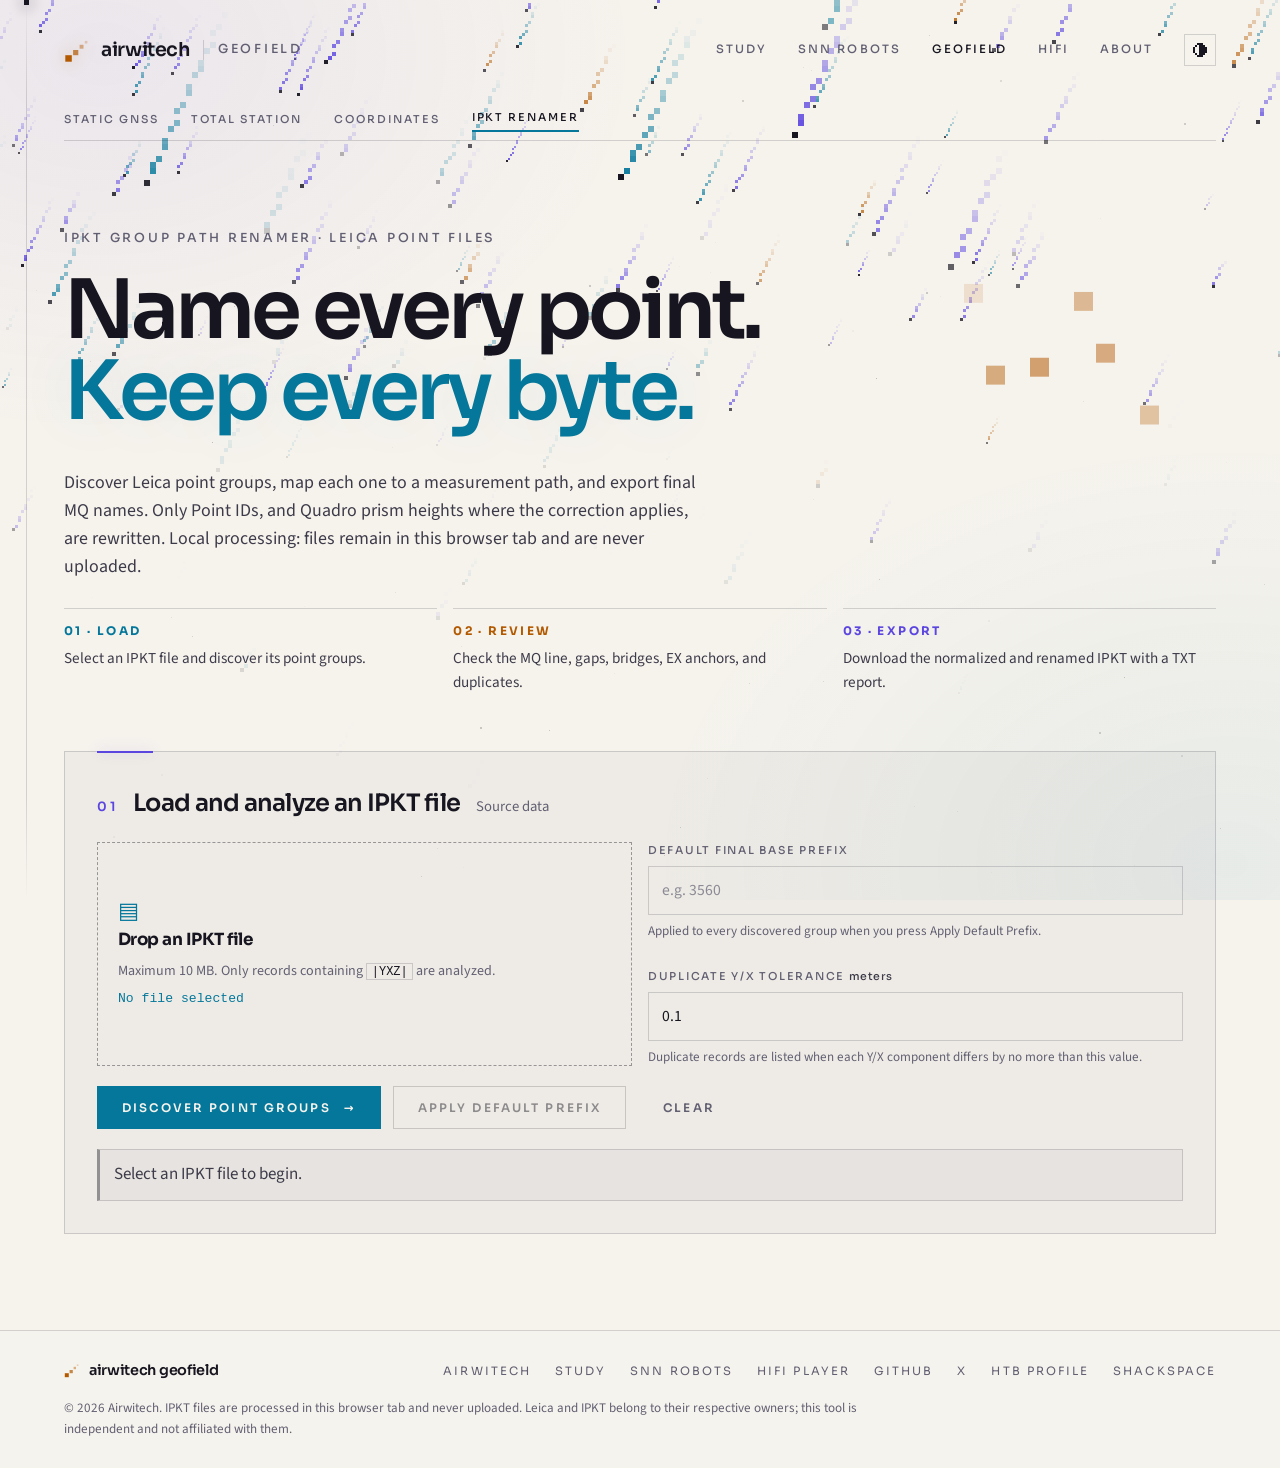
==== commit 53b3a7b3: "Add the GeoField tool bar and the HiFi link; refresh the shared front end Co-Authored-By: Claude Son" ====
--- a/index.html
+++ b/index.html
@@ -26,10 +26,20 @@
         <a href="https://study.airwitech.com/">Study</a>
         <a href="https://snn-robots.airwitech.com/">SNN Robots</a>
         <a href="https://geofield.airwitech.com/" aria-current="page">GeoField</a>
+        <a href="https://hifi.airwitech.com/">HiFi</a>
         <a href="https://airwitech.com/#about">About</a>
         <button class="theme-toggle" id="theme-toggle" type="button" aria-label="Switch between light and dark theme"><svg viewBox="0 0 7 7" width="14" height="14" aria-hidden="true" focusable="false"><path fill="currentColor" d="M2 0h3v1H2zM1 1h1v1H1zM5 1h1v1H5zM0 2h1v3H0zM6 2h1v3H6zM1 5h1v1H1zM5 5h1v1H5zM2 6h3v1H2zM3 1h2v1H3zM3 2h3v3H3zM3 5h2v1H3z"/></svg></button>
     </nav>
 </header>
+
+  <nav class="appbar" aria-label="GeoField tools">
+    <div class="appbar-inner">
+      <a href="https://geofield.airwitech.com/gnss">Static GNSS</a>
+      <a href="https://geofield.airwitech.com/ts">Total station</a>
+      <a href="https://geofield.airwitech.com/coordinate-converter/">Coordinates</a>
+      <a href="https://geofield.airwitech.com/ipkt-renamer/" aria-current="page">IPKT renamer</a>
+    </div>
+  </nav>
 
 <main id="main">
     <section class="hero" aria-labelledby="hero-title">
@@ -173,6 +183,7 @@
         <li><a href="https://airwitech.com/">Airwitech</a></li>
         <li><a href="https://study.airwitech.com/">Study</a></li>
         <li><a href="https://snn-robots.airwitech.com/">SNN Robots</a></li>
+        <li><a href="https://hifi.airwitech.com/">HiFi Player</a></li>
         <li><a href="https://github.com/Vitalii-Khomenko" rel="me noopener noreferrer">GitHub</a></li>
         <li><a href="https://x.com/VitaliiKhomenk1" rel="me noopener noreferrer">X</a></li>
         <li><a href="https://profile.hackthebox.com/profile/019c5de1-3684-718b-83fe-028319a5a7d0" rel="me noopener noreferrer">HTB profile</a></li>
--- a/shared/site.css
+++ b/shared/site.css
@@ -413,8 +413,8 @@
 
 @media (max-width: 359px) {
   .nav a[href$="#about"] { display: none; }
-  .nav { gap: 0.4rem; }
-  .nav a { font-size: 0.58rem; letter-spacing: 0.04em; }
+  .nav { gap: 0.32rem; }
+  .nav a { font-size: 0.54rem; letter-spacing: 0.02em; }
   .logo-word { font-size: 0.95rem; }
   .site-header { gap: 0.5rem; }
   .logo-mark { display: none; }
--- a/shared/app.css
+++ b/shared/app.css
@@ -602,7 +602,7 @@
 /* ---------- Tool switch under the shared header ---------- */
 
 .appbar { position: relative; z-index: 2; padding: 0 var(--gutter); }
-.appbar-inner { display: flex; align-items: center; gap: clamp(1rem, 3vw, 2rem); max-width: 78rem; margin: 0 auto; padding: 0.6rem 0; border-bottom: 1px solid var(--line); }
+.appbar-inner { display: flex; flex-wrap: wrap; align-items: center; gap: 0.4rem clamp(1rem, 3vw, 2rem); max-width: 78rem; margin: 0 auto; padding: 0.6rem 0; border-bottom: 1px solid var(--line); }
 .appbar a { color: var(--muted); font-family: var(--font-display); font-size: 0.68rem; font-weight: 500; letter-spacing: 0.18em; text-decoration: none; text-transform: uppercase; transition: color 0.25s ease; }
 .appbar a:hover, .appbar a[aria-current="page"] { color: var(--paper); }
 .appbar a[aria-current="page"] { box-shadow: 0 2px 0 var(--accent); padding-bottom: 0.25rem; }
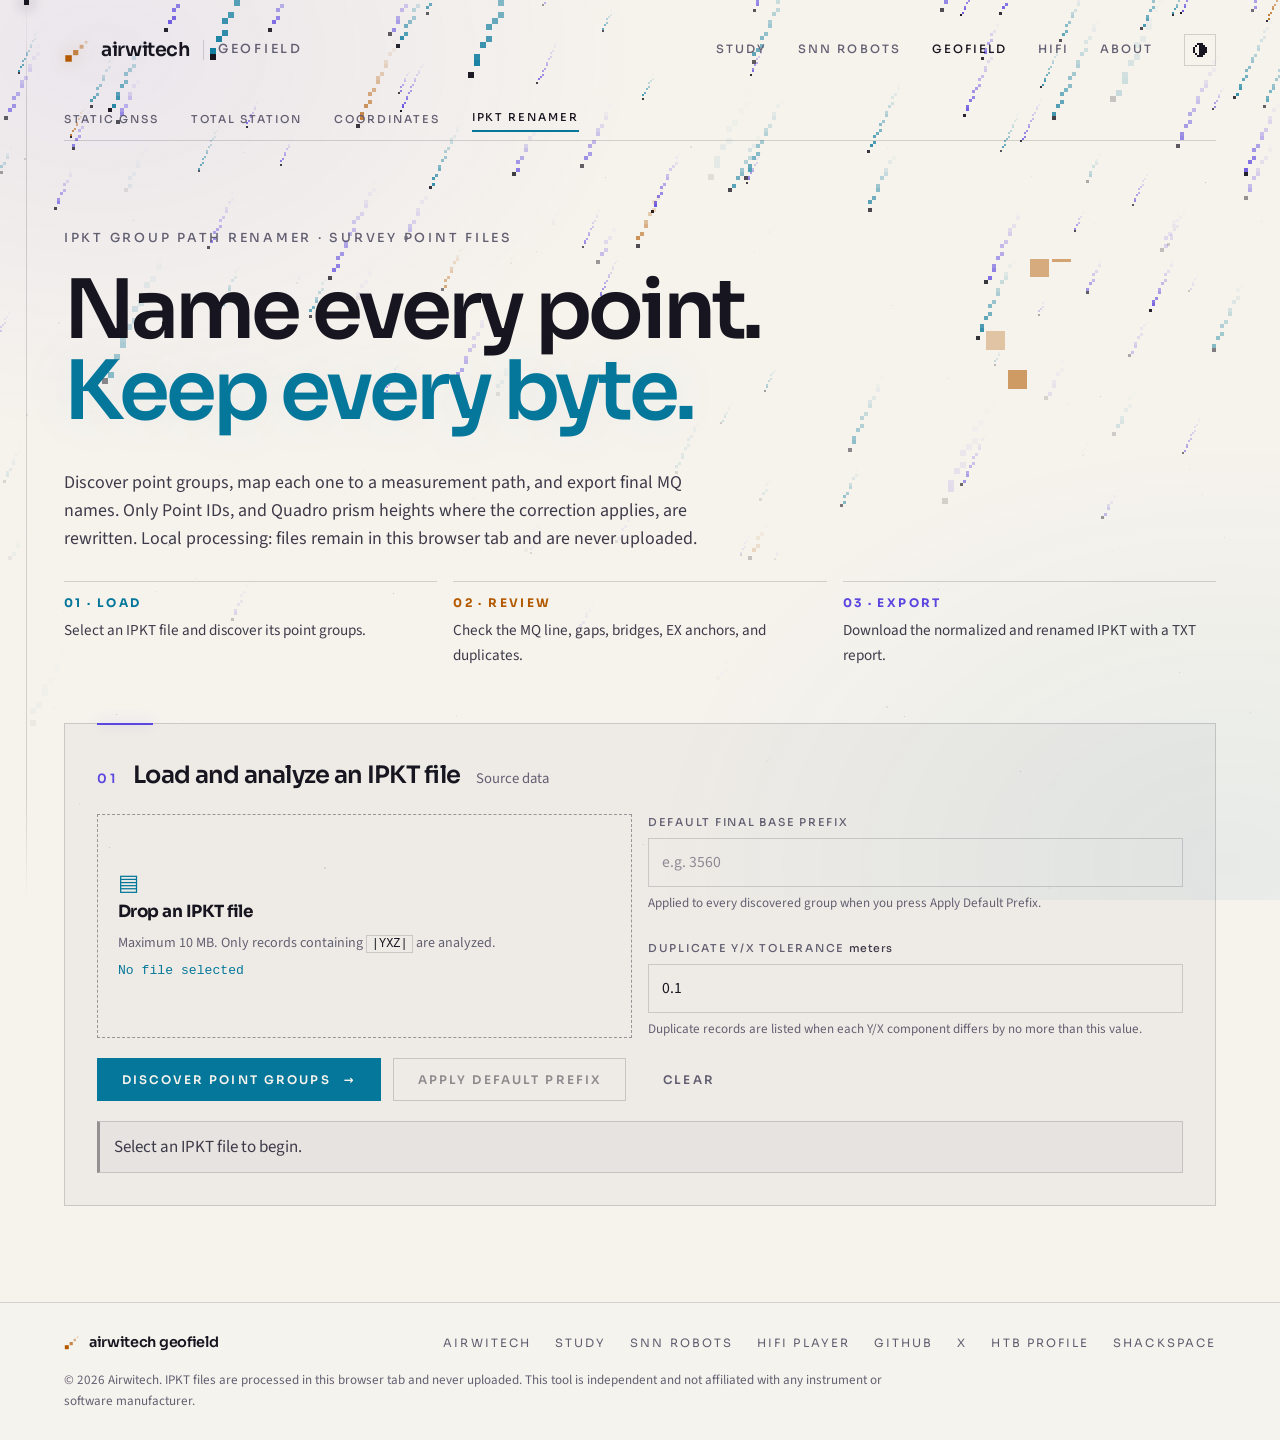
==== commit aa2d7fcb: "Use brand-neutral wording in the page and the documentation Co-Authored-By: Claude Opus 5.5 <noreply" ====
--- a/index.html
+++ b/index.html
@@ -5,7 +5,7 @@
     <meta name="viewport" content="width=device-width, initial-scale=1.0, viewport-fit=cover">
     <meta http-equiv="Content-Security-Policy" content="default-src 'self'; script-src 'self'; style-src 'self'; img-src 'self' data: blob:; connect-src 'none'; object-src 'none'; base-uri 'none'; form-action 'none'">
     <meta name="theme-color" content="#06070c">
-    <meta name="description" content="GeoField IPKT Group Path Renamer: discover Leica point groups, map them to measurement paths, and export final MQ point names locally in the browser.">
+    <meta name="description" content="GeoField IPKT Group Path Renamer: discover point groups in IPKT point files, map them to measurement paths, and export final MQ point names locally in the browser.">
     <title>IPKT renamer · GeoField · airwitech</title>
     <link rel="icon" href="shared/favicon.svg" type="image/svg+xml">
     <link rel="stylesheet" href="shared/site.css">
@@ -45,10 +45,10 @@
     <section class="hero" aria-labelledby="hero-title">
         <canvas class="hero-glyph" data-glyphs="tripod,network,bars" data-tones="1,0,2" aria-hidden="true"></canvas>
         <div class="hero-inner">
-            <p class="eyebrow">IPKT group path renamer · Leica point files</p>
+            <p class="eyebrow">IPKT group path renamer · survey point files</p>
             <h1 id="hero-title"><span>Name every point.</span><span class="line-amplify">Keep every byte.</span></h1>
             <p class="lede">
-                Discover Leica point groups, map each one to a measurement path, and export final MQ names.
+                Discover point groups, map each one to a measurement path, and export final MQ names.
                 Only Point IDs, and Quadro prism heights where the correction applies, are rewritten.
                 Local processing: files remain in this browser tab and are never uploaded.
             </p>
@@ -189,7 +189,7 @@
         <li><a href="https://profile.hackthebox.com/profile/019c5de1-3684-718b-83fe-028319a5a7d0" rel="me noopener noreferrer">HTB profile</a></li>
         <li><a href="https://www.shackspace.de/" rel="noopener noreferrer">shackspace</a></li>
     </ul>
-    <p class="footer-note footer-legal">&copy; 2026 Airwitech. IPKT files are processed in this browser tab and never uploaded. Leica and IPKT belong to their respective owners; this tool is independent and not affiliated with them.</p>
+    <p class="footer-note footer-legal">&copy; 2026 Airwitech. IPKT files are processed in this browser tab and never uploaded. This tool is independent and not affiliated with any instrument or software manufacturer.</p>
 </footer>
 
 <script src="shared/site.js"></script>
